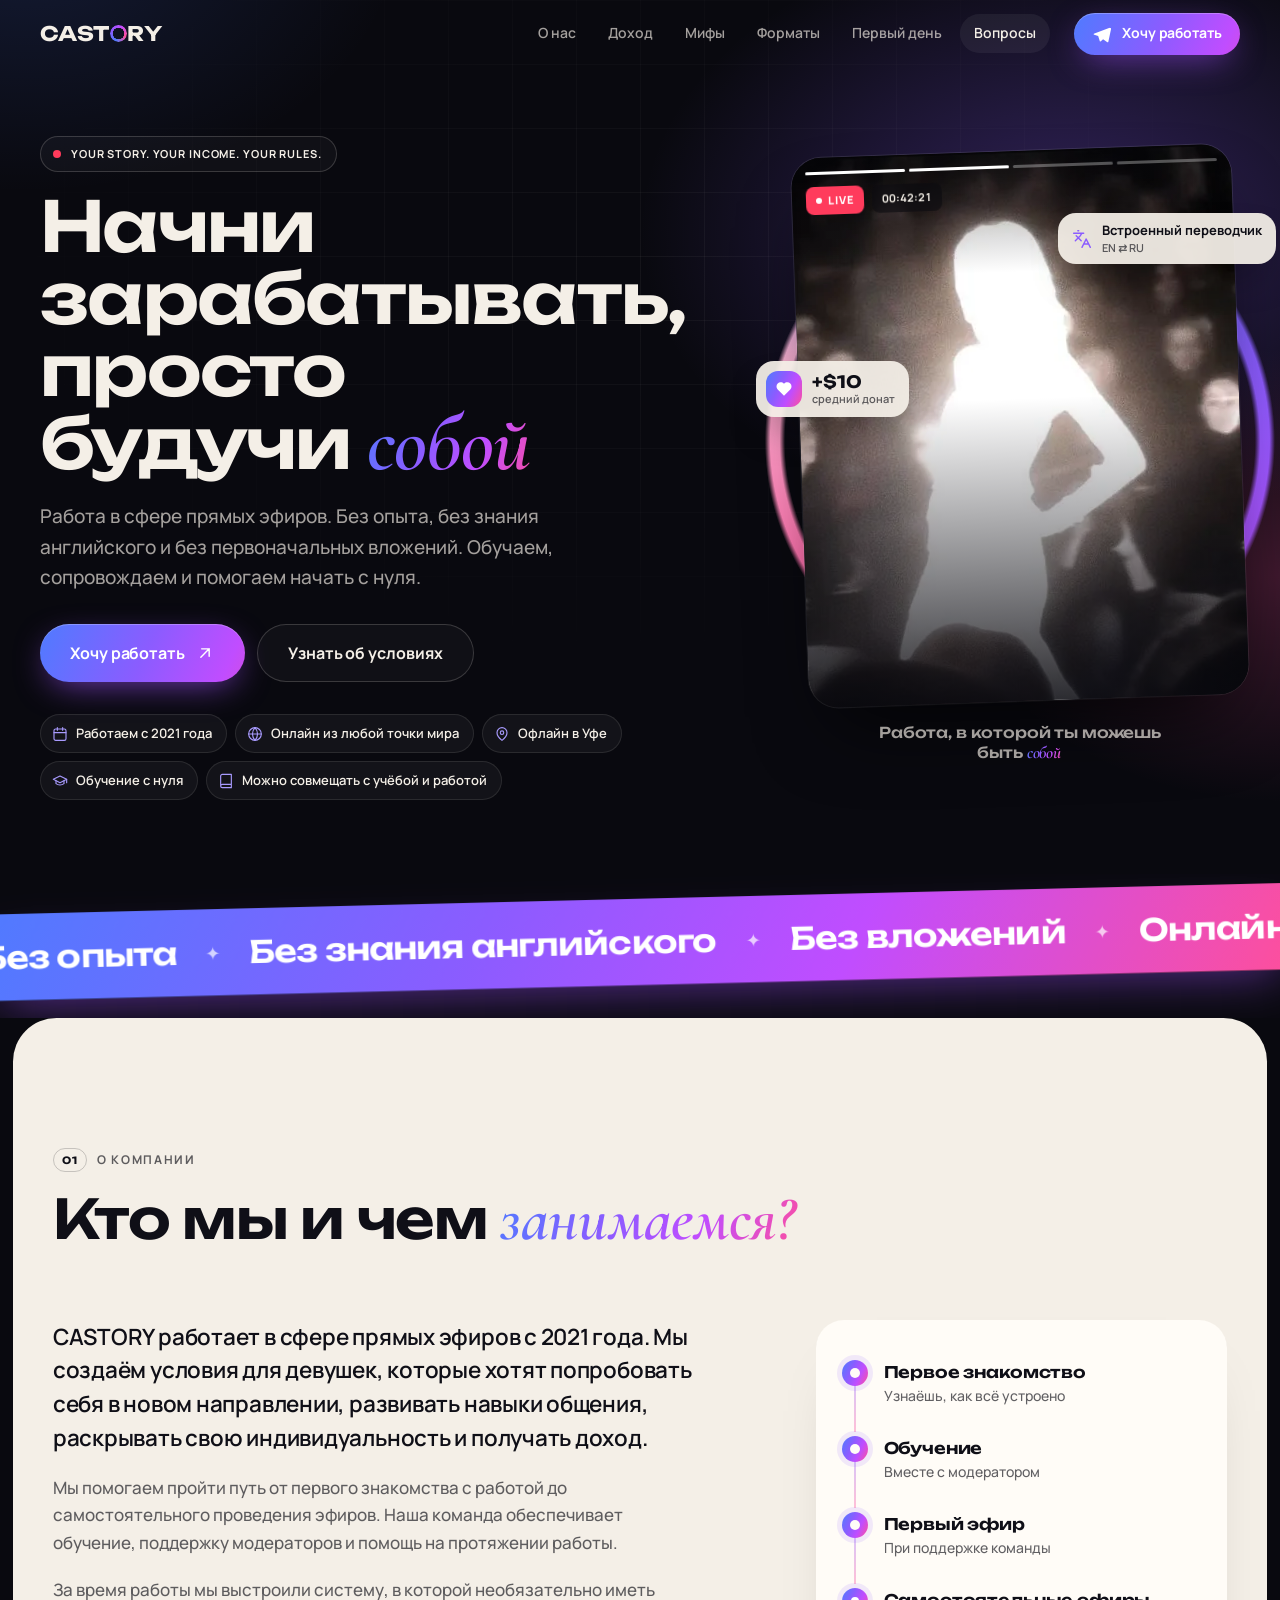
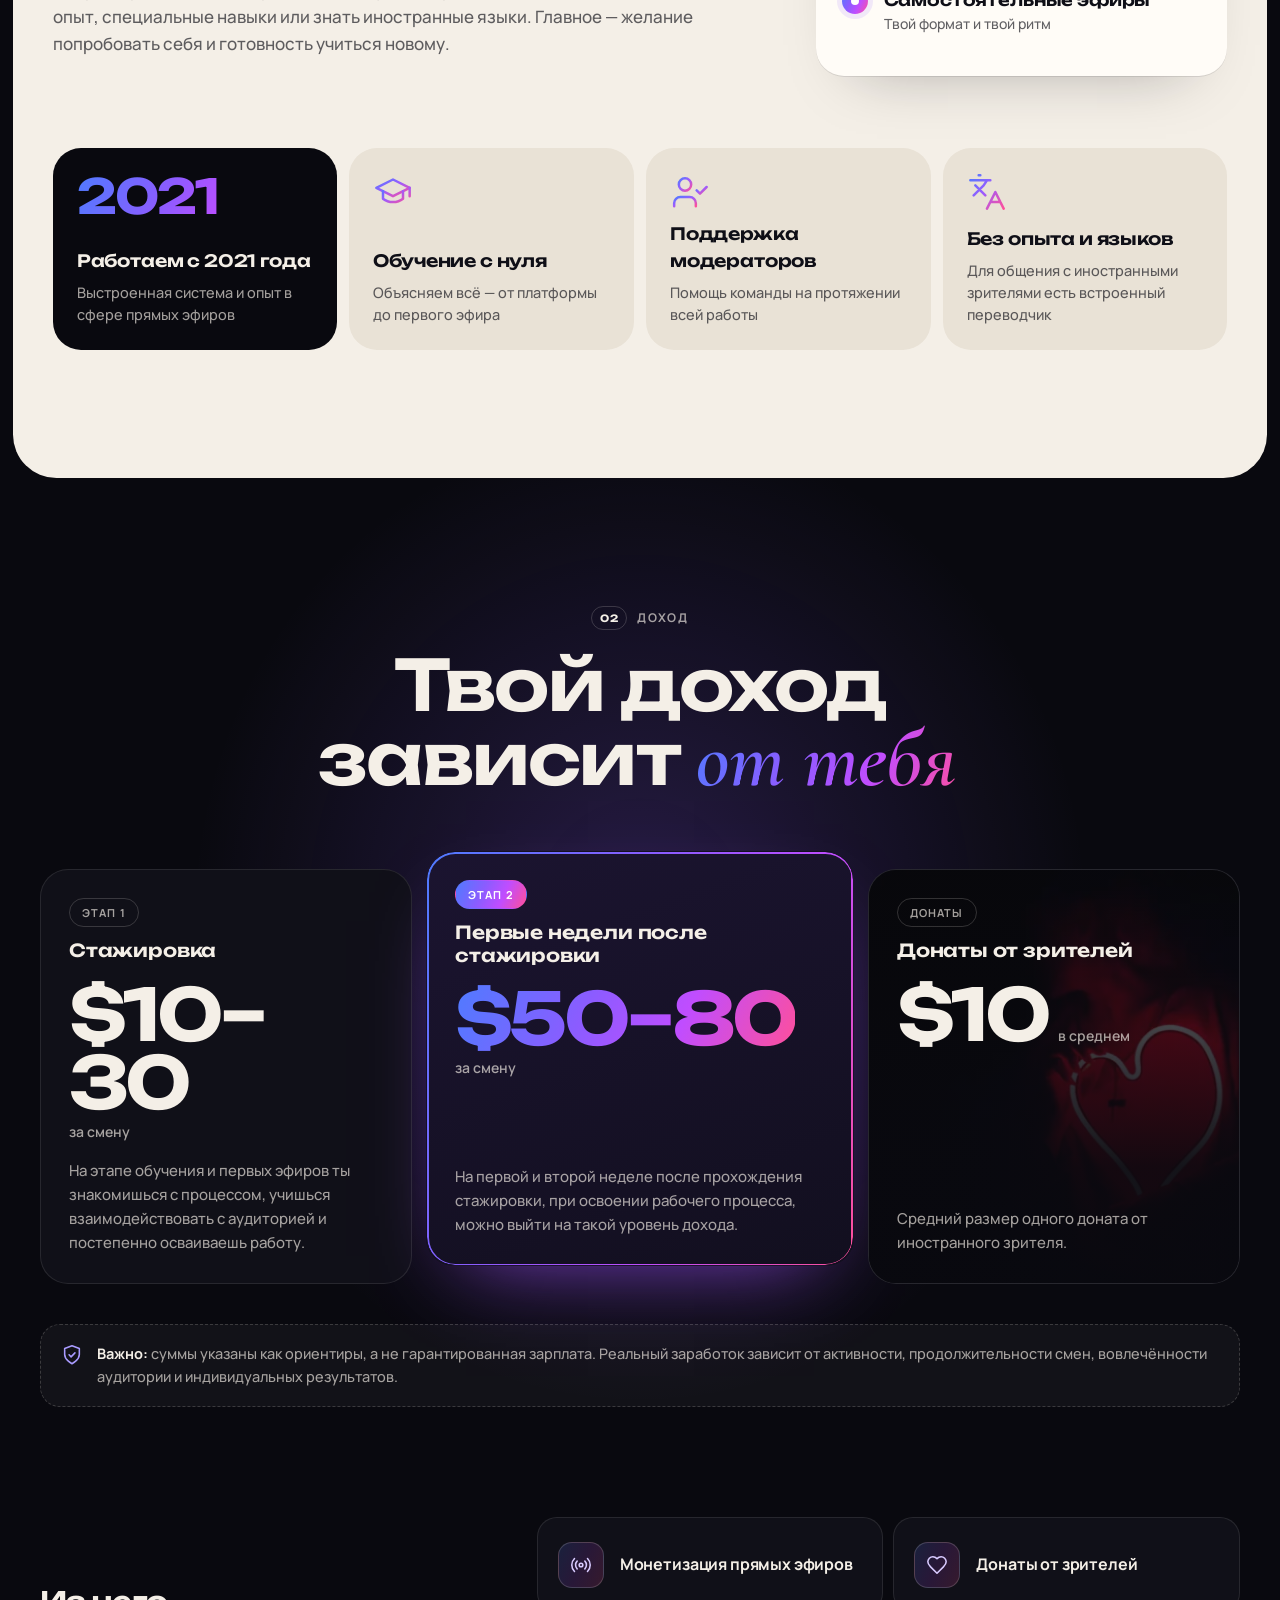
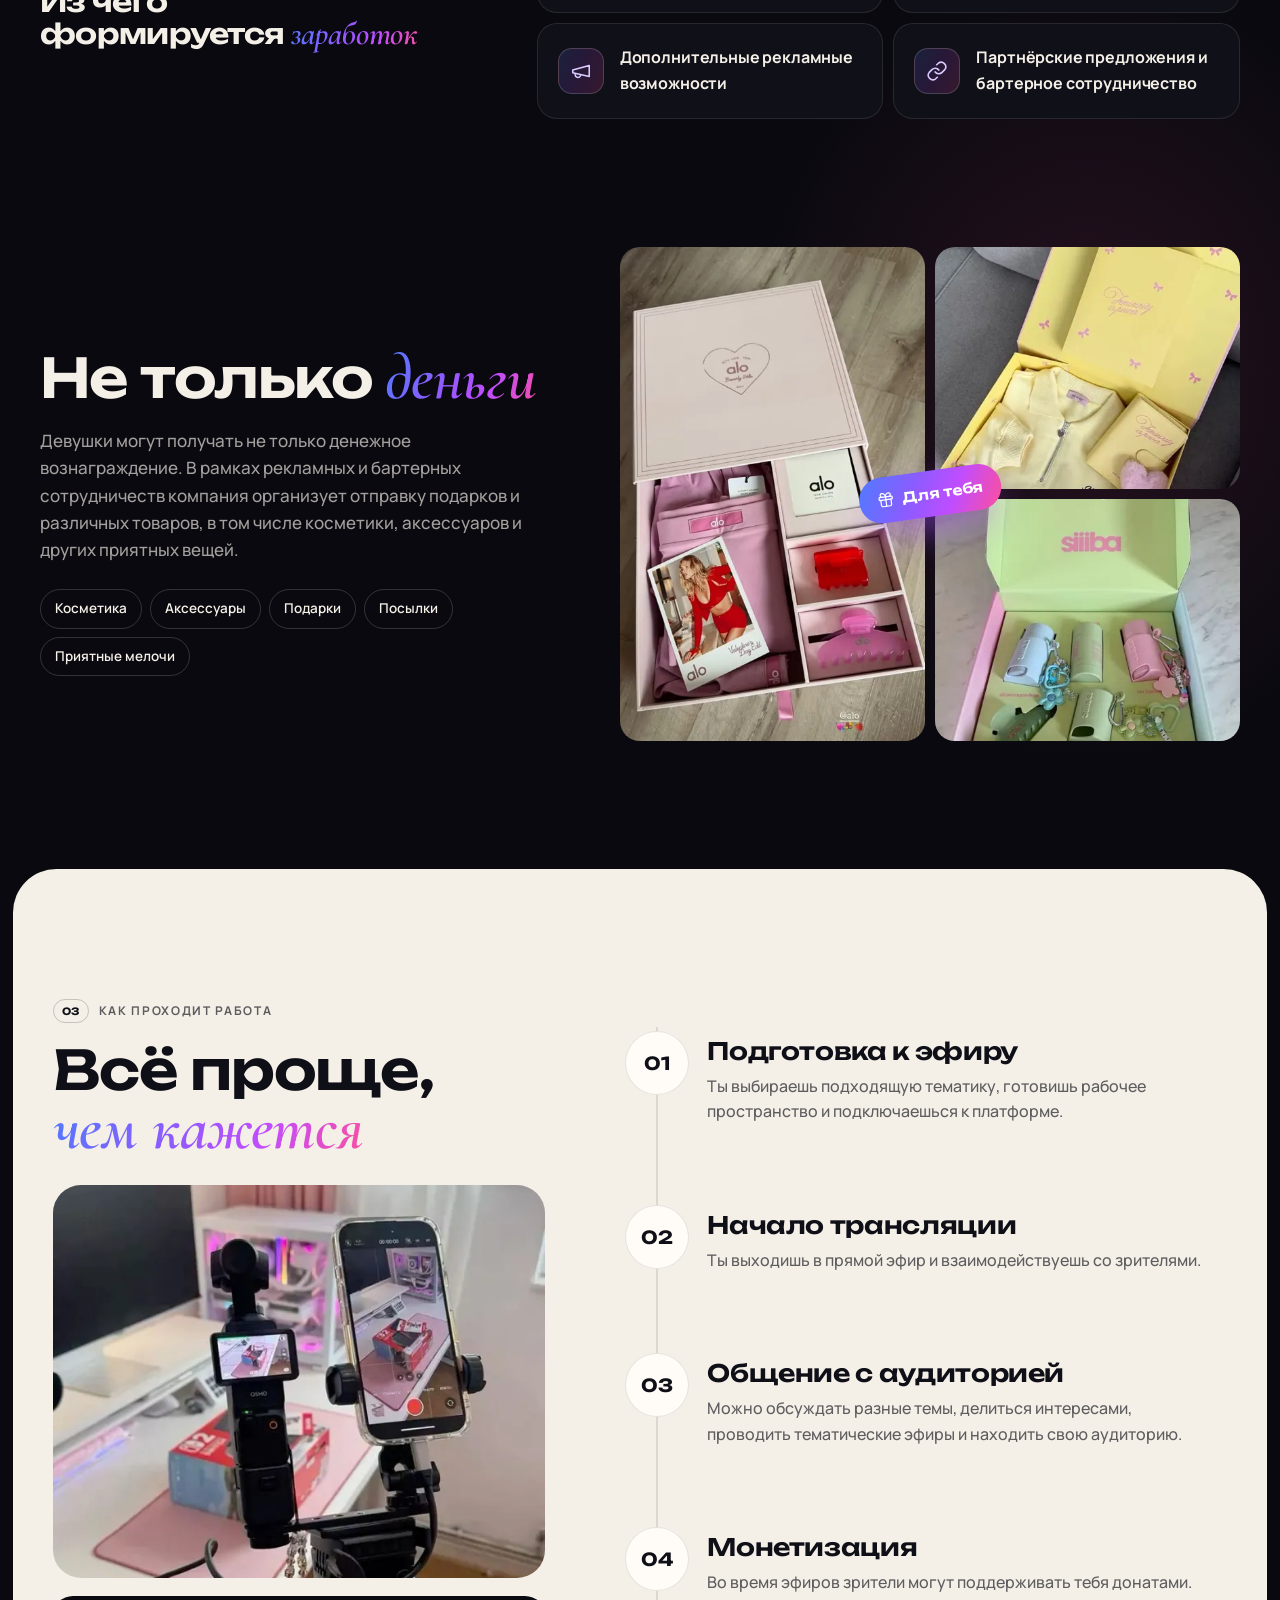
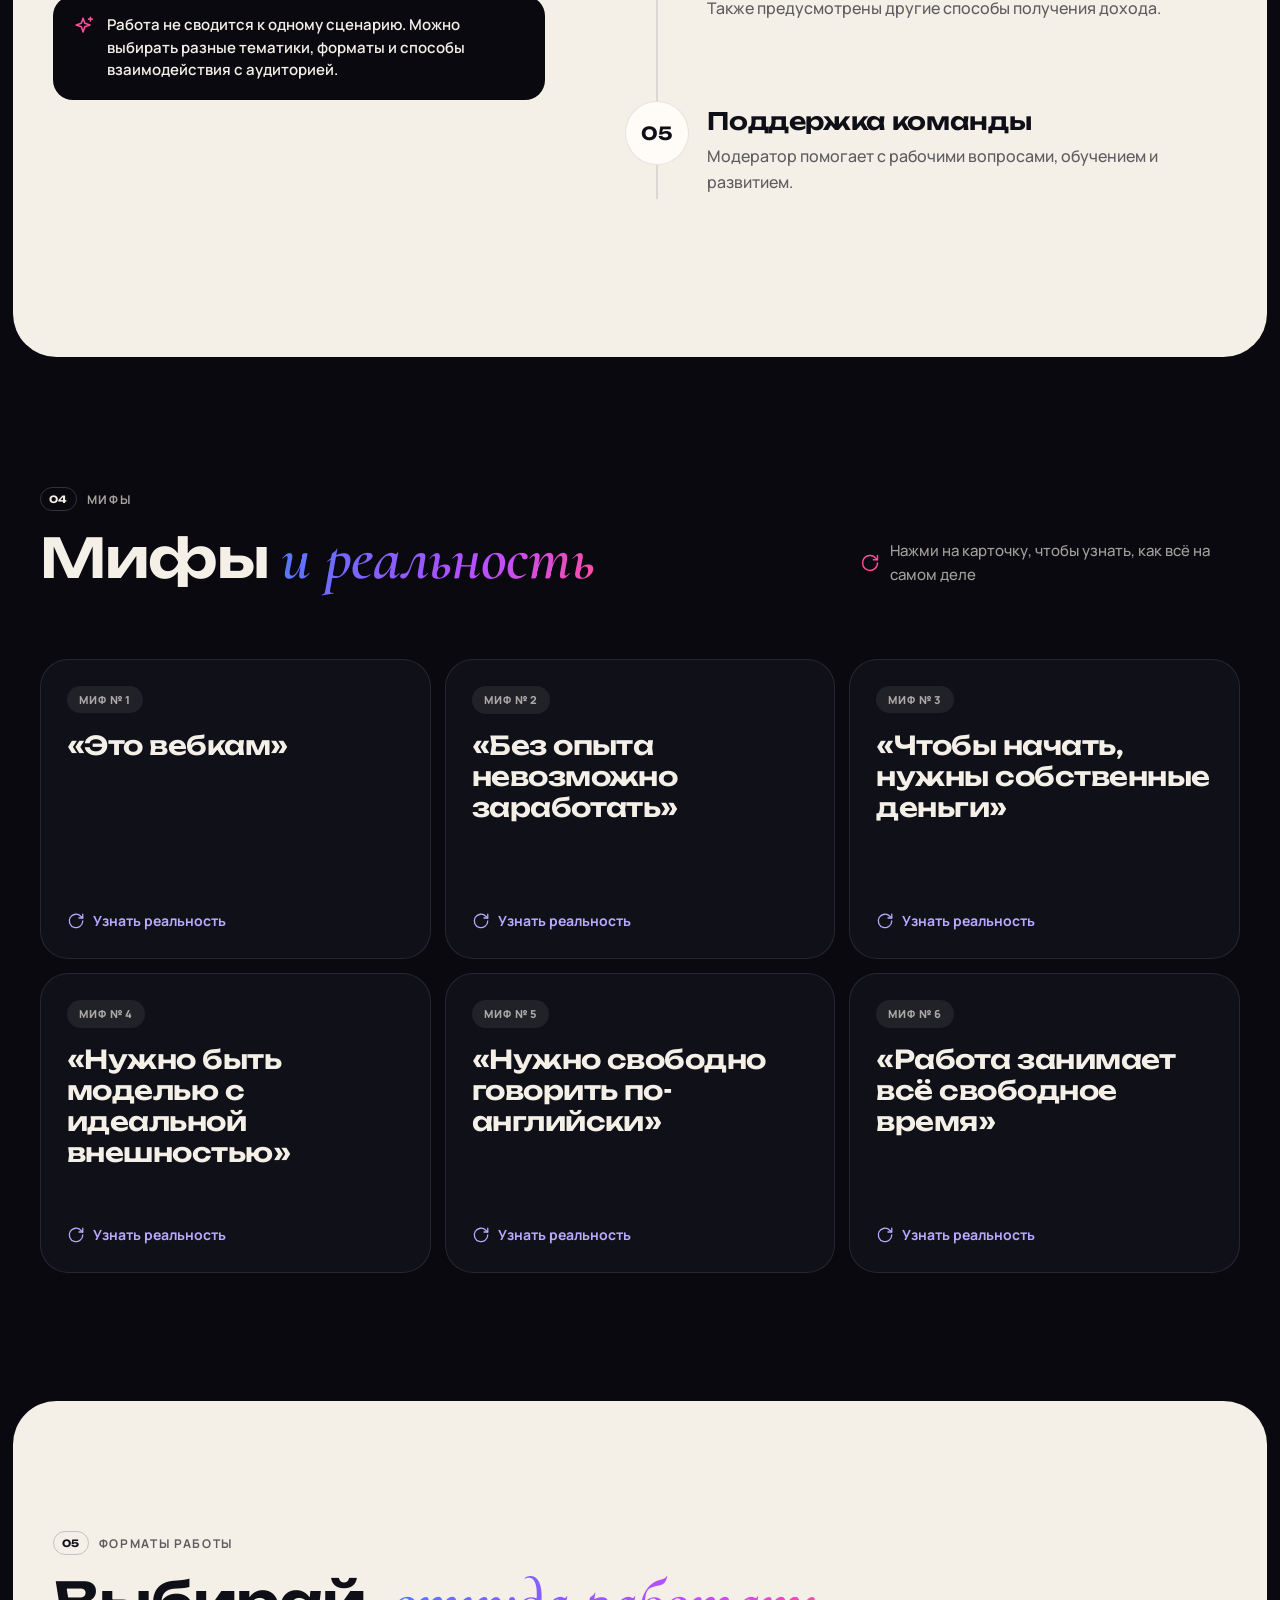
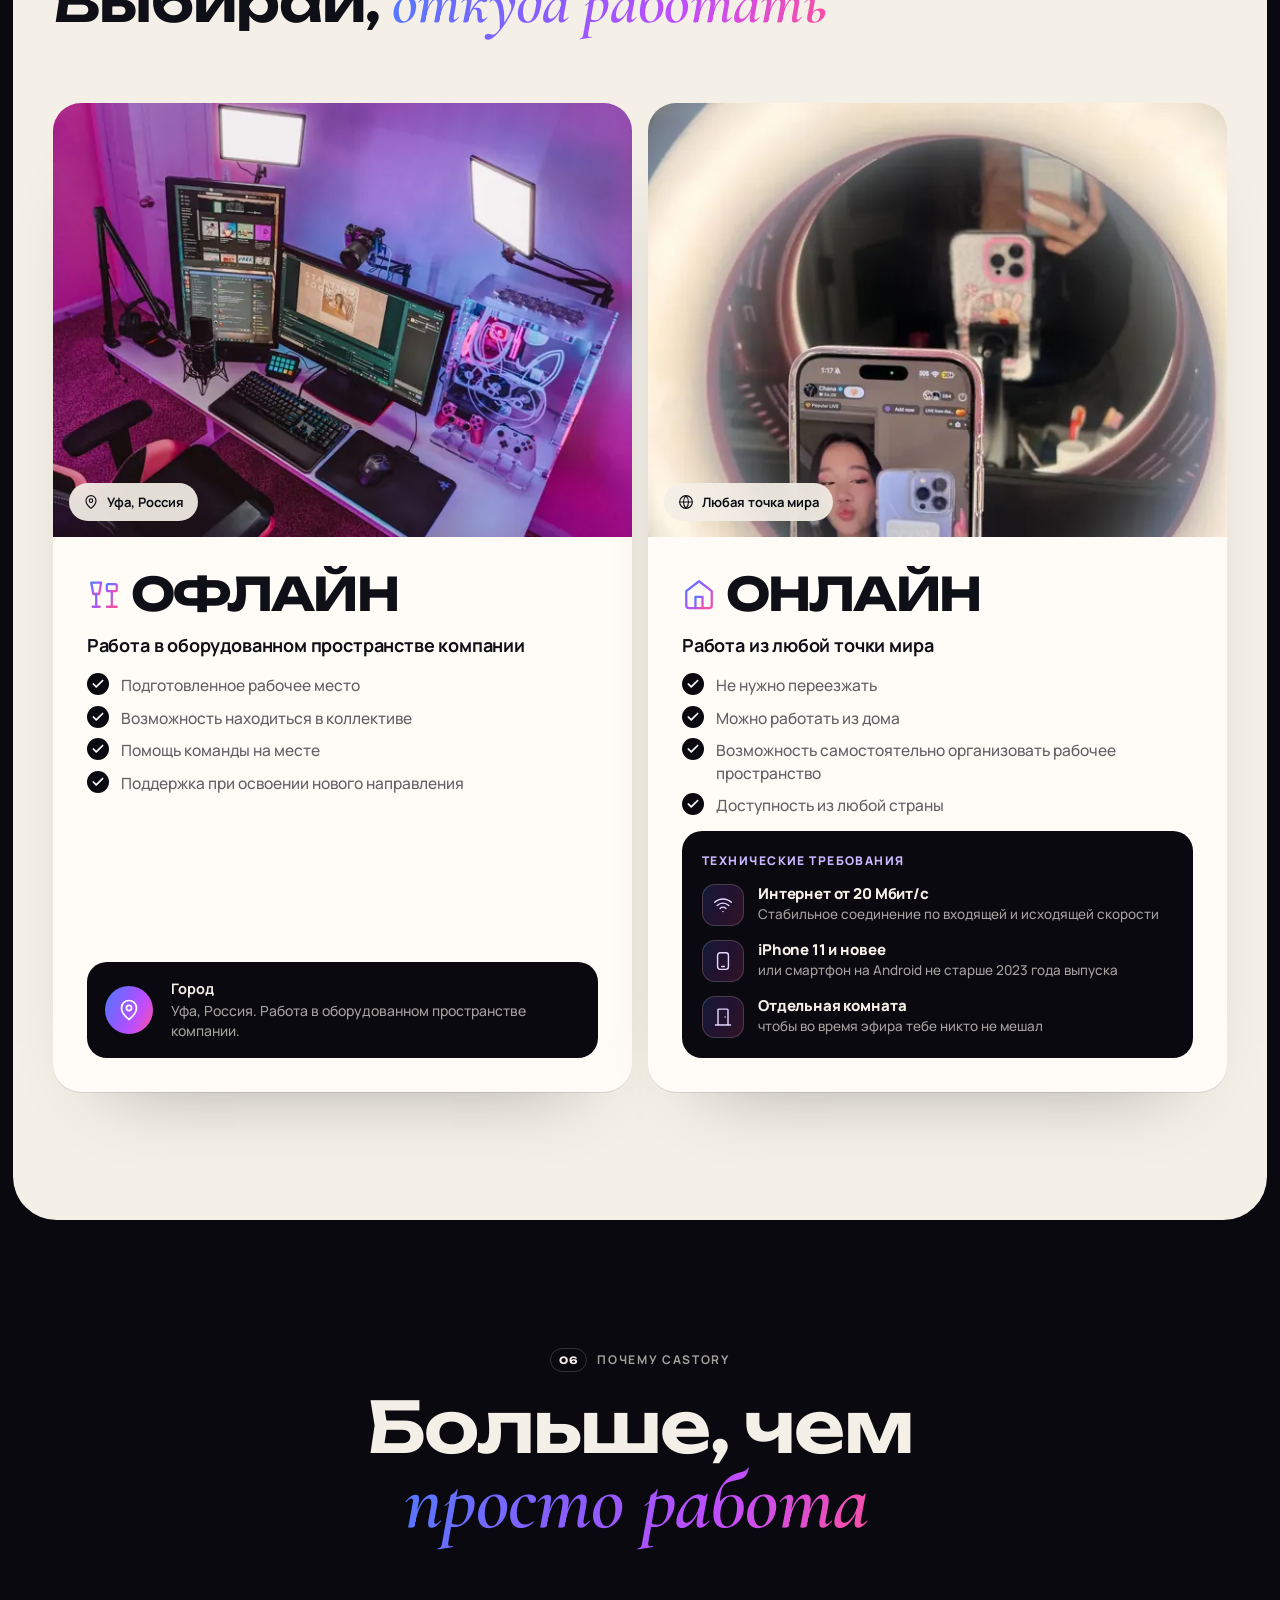
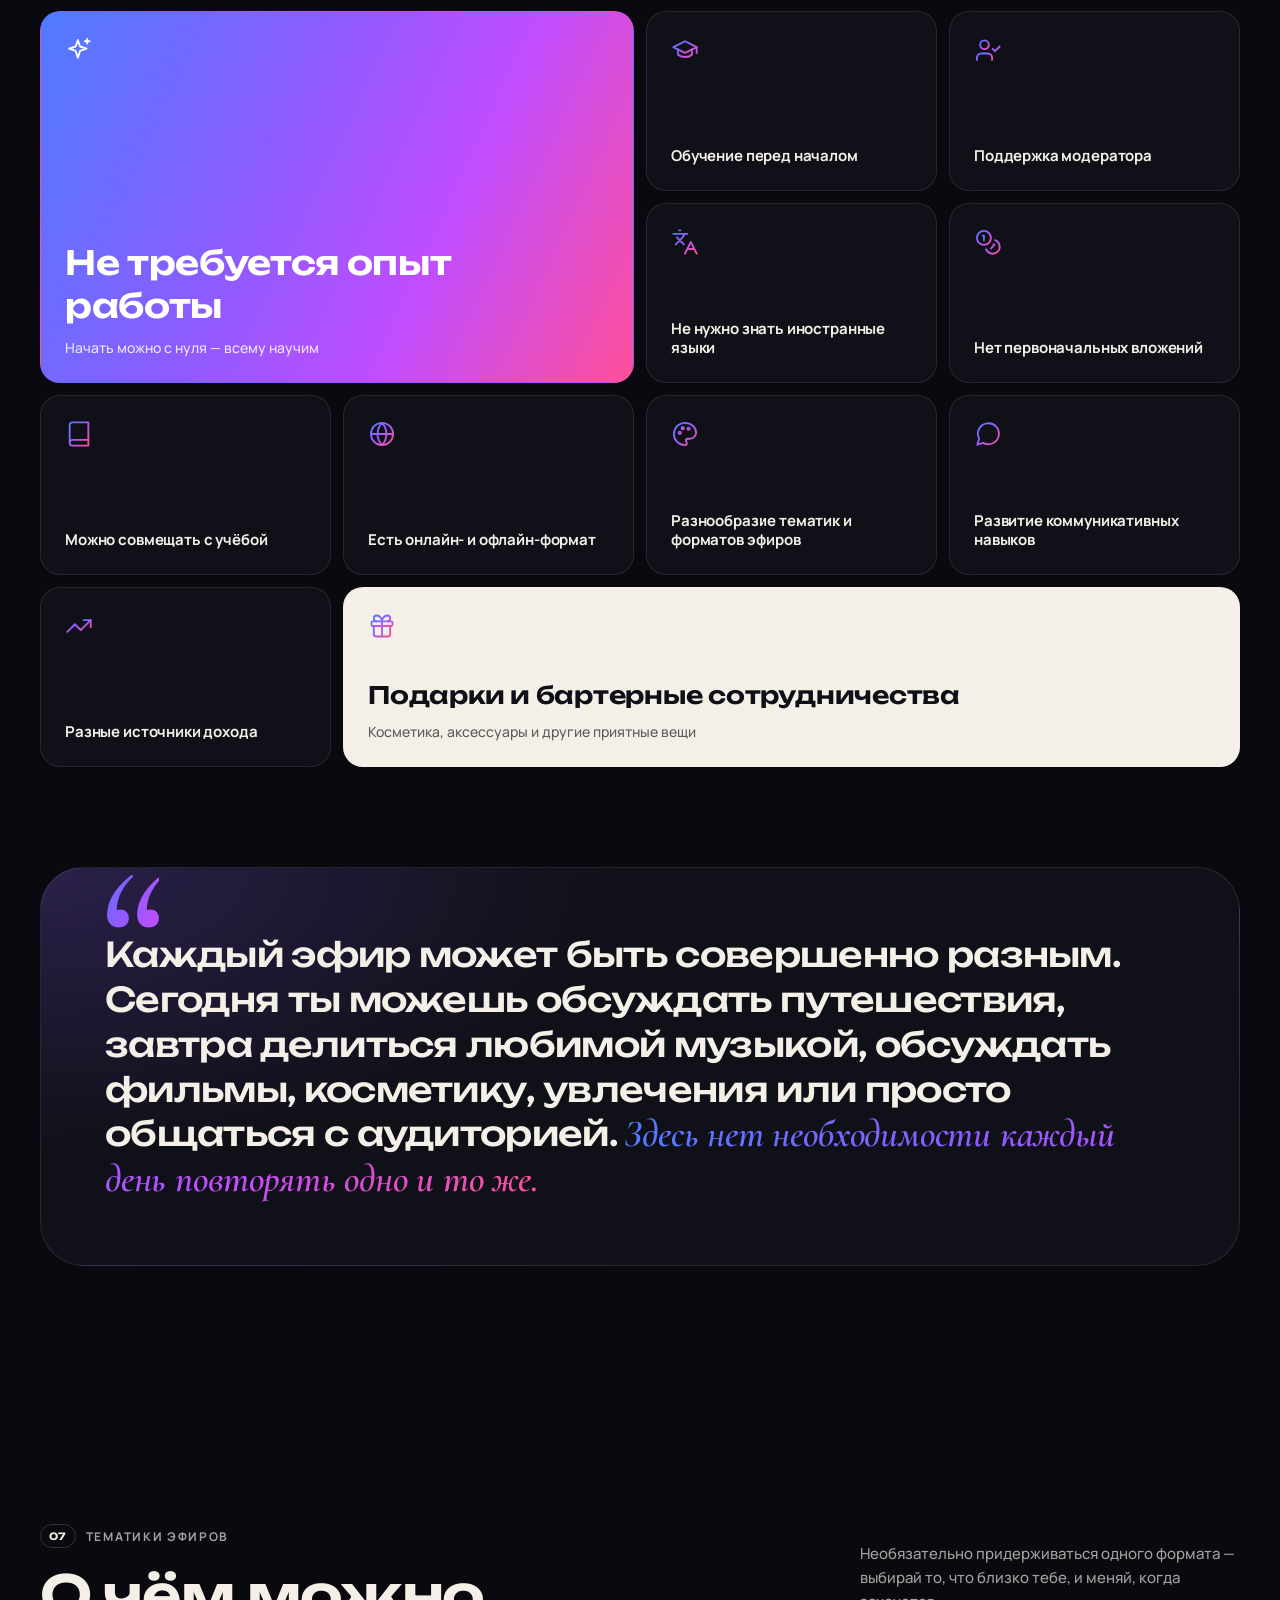
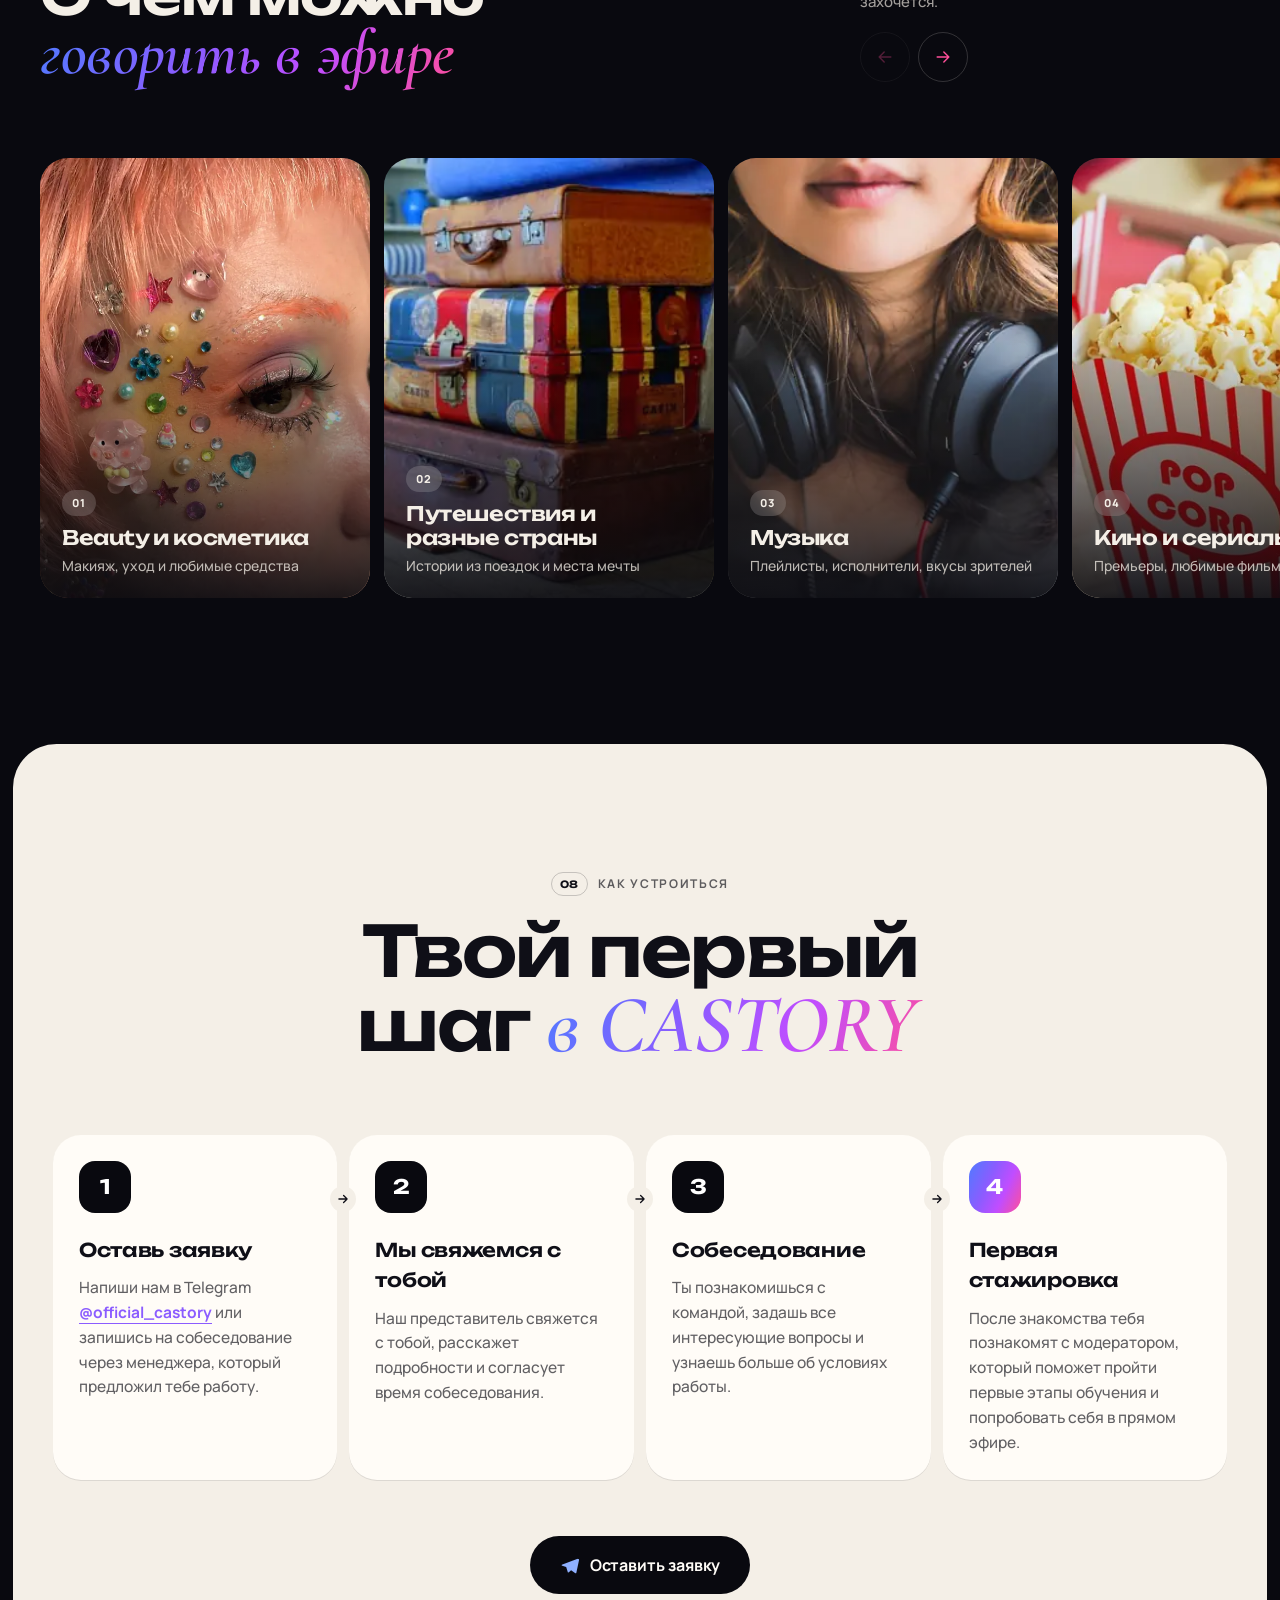
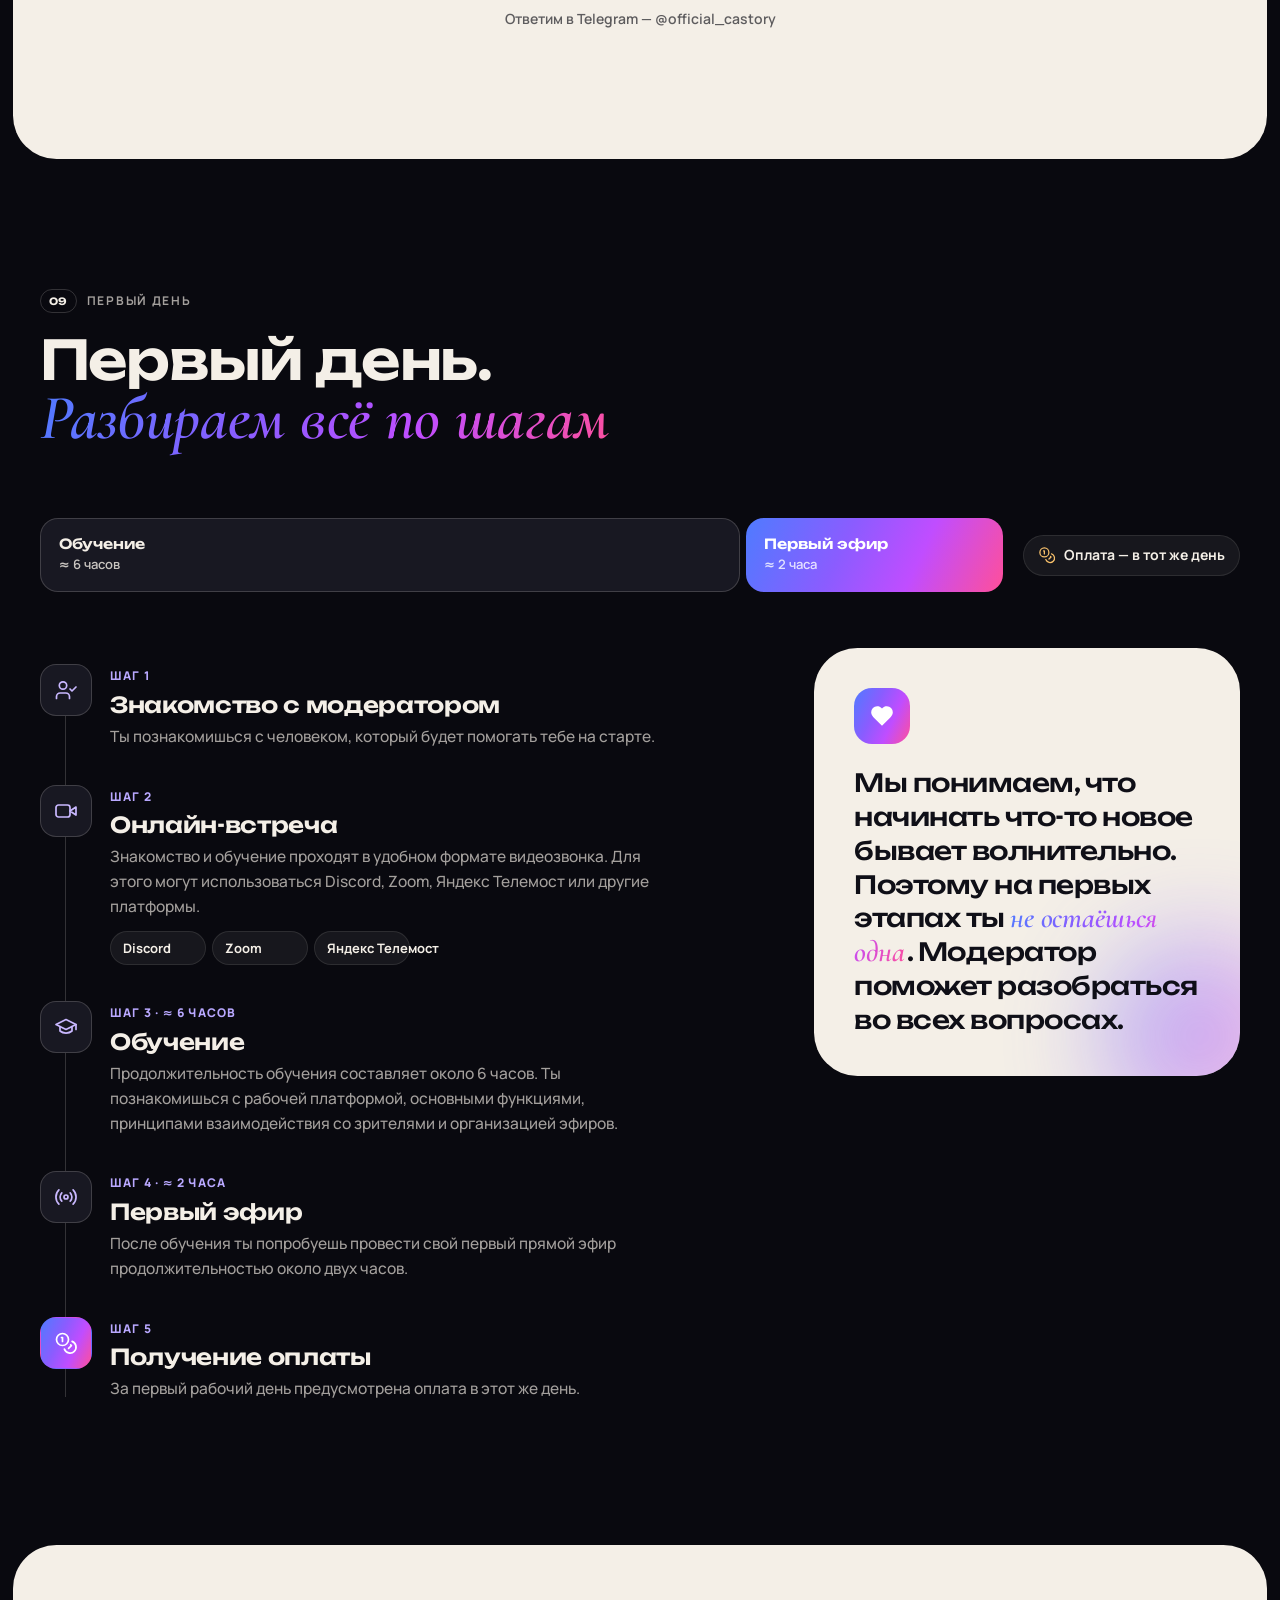
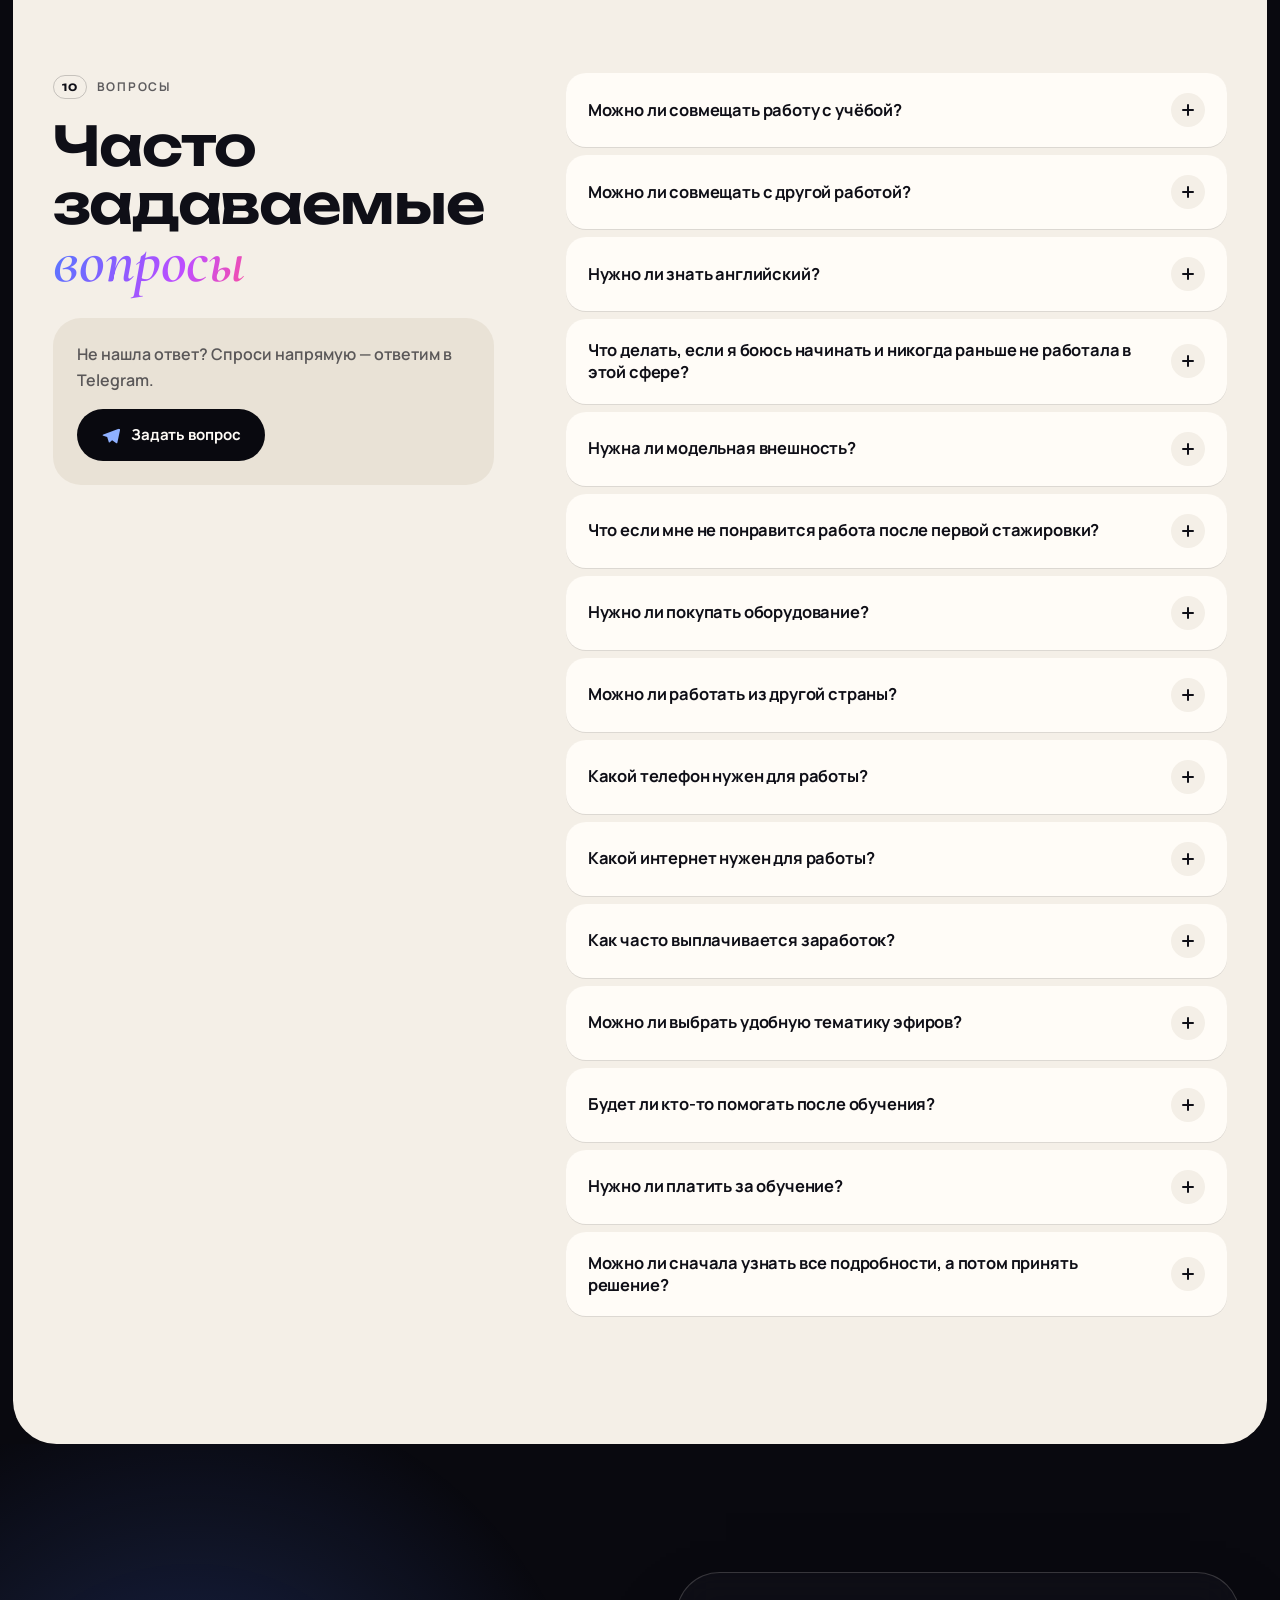
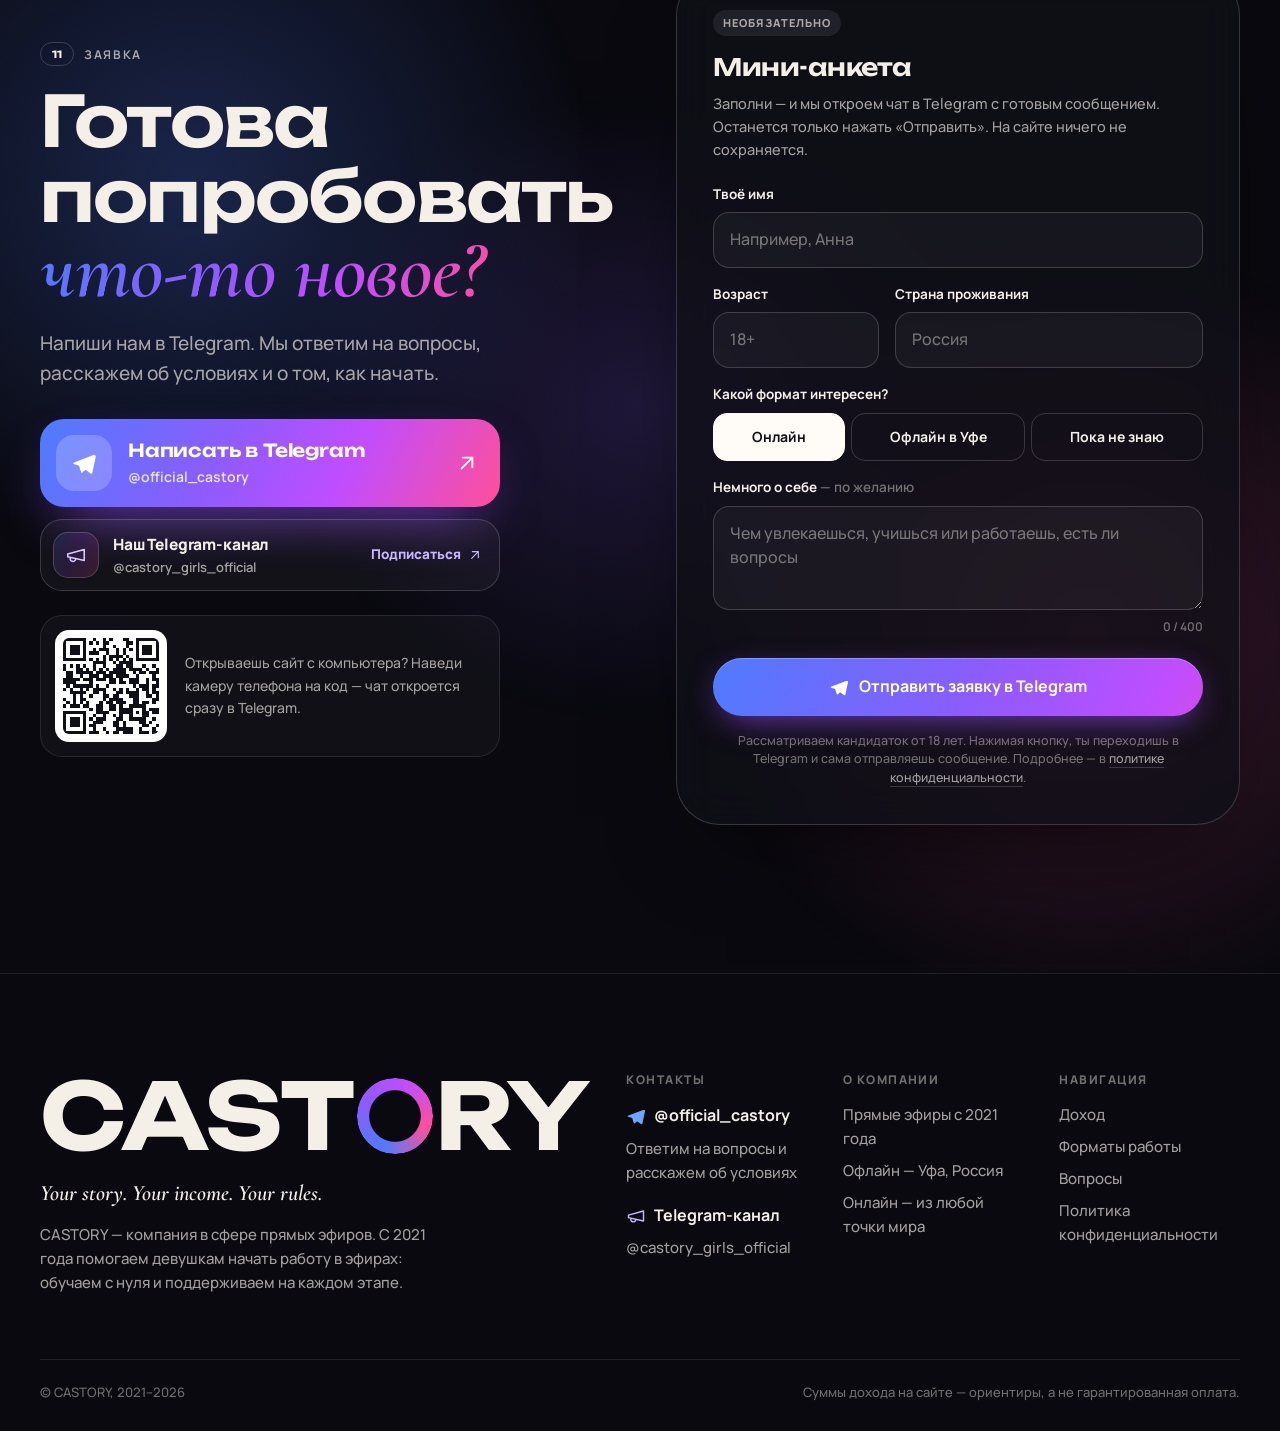
==== index.html @ f445dc5e "CASTORY: сайт для моделей Статический лендинг: главный экран, доход, мифы, форматы работы, тематики " ====
<!doctype html>
<html lang="ru">
<head>
  <meta charset="utf-8">
  <meta name="viewport" content="width=device-width, initial-scale=1, viewport-fit=cover">
  <title>CASTORY — работа в прямых эфирах для девушек | Онлайн и офлайн в Уфе</title>
  <meta name="description" content="CASTORY — работа в сфере прямых эфиров с 2021 года. Без опыта, без знания английского и без вложений. Обучение с модератором, онлайн из любой точки мира или офлайн в Уфе.">
  <meta name="theme-color" content="#09090F">
  <meta name="color-scheme" content="dark">
  <meta name="format-detection" content="telephone=no">

  <meta property="og:type" content="website">
  <meta property="og:locale" content="ru_RU">
  <meta property="og:site_name" content="CASTORY">
  <meta property="og:title" content="CASTORY — работа, в которой ты можешь быть собой">
  <meta property="og:description" content="Прямые эфиры без опыта, без английского и без вложений. Обучение с нуля, онлайн из любой точки мира или офлайн в Уфе.">
  <meta name="twitter:card" content="summary_large_image">

  <link rel="icon" href="assets/img/favicon.svg" type="image/svg+xml">
  <link rel="preload" href="assets/fonts/unbounded-normal-400-800-cyrillic.woff2" as="font" type="font/woff2" crossorigin>
  <link rel="preload" href="assets/fonts/manrope-normal-400-800-cyrillic.woff2" as="font" type="font/woff2" crossorigin>
  <link rel="preload" href="assets/img/hero.webp" as="image" type="image/webp">
  <link rel="stylesheet" href="assets/css/fonts.css">
  <link rel="stylesheet" href="assets/css/style.css">
  <script>document.documentElement.classList.add('js')</script>
  <script src="assets/js/main.js" defer></script>

  <script type="application/ld+json">
  {
    "@context": "https://schema.org",
    "@type": "Organization",
    "name": "CASTORY",
    "slogan": "Your story. Your income. Your rules.",
    "description": "Компания в сфере прямых эфиров. Обучение с нуля, онлайн из любой точки мира и офлайн в Уфе.",
    "foundingDate": "2021",
    "address": {"@type": "PostalAddress", "addressLocality": "Уфа", "addressCountry": "RU"},
    "sameAs": ["https://t.me/official_castory", "https://t.me/castory_girls_official"]
  }
  </script>
</head>
<body>
<svg width="0" height="0" style="position:absolute" aria-hidden="true">
  <defs>
    <linearGradient id="g-brand" x1="0" y1="0" x2="1" y2="1">
      <stop offset="0" stop-color="#4F7BFF"/><stop offset=".45" stop-color="#9B5CFF"/><stop offset="1" stop-color="#FF4F9A"/>
    </linearGradient>
  </defs>
  <symbol id="i-arrow" viewBox="0 0 24 24"><path d="M7 17 17 7M8 7h9v9"/></symbol>
  <symbol id="i-arrow-r" viewBox="0 0 24 24"><path d="M5 12h14M13 6l6 6-6 6"/></symbol>
  <symbol id="i-arrow-l" viewBox="0 0 24 24"><path d="M19 12H5M11 6l-6 6 6 6"/></symbol>
  <symbol id="i-check" viewBox="0 0 24 24"><path d="M20 6 9 17l-5-5"/></symbol>
  <symbol id="i-tg" viewBox="0 0 24 24"><path d="M21.2 4.4 2.9 11.5c-1.2.5-1.2 1.2-.2 1.5l4.7 1.5 1.8 5.5c.2.6.1.9.8.9.5 0 .7-.2 1-.5l2.3-2.2 4.7 3.5c.9.5 1.5.2 1.7-.8l3.1-14.5c.3-1.3-.5-1.9-1.6-1.5Z" fill="currentColor" stroke="none"/></symbol>
  <symbol id="i-globe" viewBox="0 0 24 24"><circle cx="12" cy="12" r="9.5"/><path d="M2.5 12h19M12 2.5c2.6 2.8 3.8 6 3.8 9.5s-1.2 6.7-3.8 9.5c-2.6-2.8-3.8-6-3.8-9.5s1.2-6.7 3.8-9.5Z"/></symbol>
  <symbol id="i-pin" viewBox="0 0 24 24"><path d="M19.5 10c0 5.6-7.5 11.5-7.5 11.5S4.5 15.6 4.5 10a7.5 7.5 0 0 1 15 0Z"/><circle cx="12" cy="10" r="2.6"/></symbol>
  <symbol id="i-cap" viewBox="0 0 24 24"><path d="M22 9.5 12 4.5 2 9.5l10 5 10-5Z"/><path d="M6 11.6V16c3.3 2.7 8.7 2.7 12 0v-4.4M22 9.5v5"/></symbol>
  <symbol id="i-clock" viewBox="0 0 24 24"><circle cx="12" cy="12" r="9.5"/><path d="M12 6.5V12l3.6 2"/></symbol>
  <symbol id="i-users" viewBox="0 0 24 24"><path d="M16 20.5v-1.8a3.7 3.7 0 0 0-3.7-3.7H6.2a3.7 3.7 0 0 0-3.7 3.7v1.8"/><circle cx="9.2" cy="7.5" r="3.7"/><path d="M21.5 20.5v-1.8a3.7 3.7 0 0 0-2.8-3.6M15.7 3.9a3.7 3.7 0 0 1 0 7.2"/></symbol>
  <symbol id="i-user-check" viewBox="0 0 24 24"><path d="M15.5 20.5v-1.8a3.7 3.7 0 0 0-3.7-3.7H6.2a3.7 3.7 0 0 0-3.7 3.7v1.8"/><circle cx="9" cy="7.5" r="3.7"/><path d="m16 11 2 2 4-4"/></symbol>
  <symbol id="i-chat" viewBox="0 0 24 24"><path d="M7.9 19.6A9 9 0 1 0 4.4 16L2.8 21.2Z"/><path d="M8.5 12h.01M12 12h.01M15.5 12h.01"/></symbol>
  <symbol id="i-translate" viewBox="0 0 24 24"><path d="m5 8 6 6M4 14l6-6 2-3M2 5h12M7 2h1M22 22l-5-10-5 10M14 18h6"/></symbol>
  <symbol id="i-coins" viewBox="0 0 24 24"><circle cx="8.5" cy="8.5" r="6"/><path d="M18.1 10.4a6 6 0 1 1-7.7 7.7M7.5 6.5h1v4M16.7 13.9l.7.7-2.8 2.8"/></symbol>
  <symbol id="i-gift" viewBox="0 0 24 24"><rect x="3" y="8" width="18" height="4" rx="1"/><path d="M12 8v13M19 12v7a2 2 0 0 1-2 2H7a2 2 0 0 1-2-2v-7M7.5 8a2.5 2.5 0 0 1 0-5C10 3 12 5.5 12 8c0-2.5 2-5 4.5-5a2.5 2.5 0 0 1 0 5"/></symbol>
  <symbol id="i-heart" viewBox="0 0 24 24"><path d="M19 14c1.5-1.5 3-3.2 3-5.5A5.5 5.5 0 0 0 16.5 3c-1.8 0-3 .5-4.5 2-1.5-1.5-2.7-2-4.5-2A5.5 5.5 0 0 0 2 8.5c0 2.3 1.5 4 3 5.5l7 7Z"/></symbol>
  <symbol id="i-spark" viewBox="0 0 24 24"><path d="M11 3.5 12.9 9l5.6 1.9-5.6 1.9L11 18.5l-1.9-5.7-5.6-1.9L9.1 9Z"/><path d="M19 2.5v4M21 4.5h-4"/></symbol>
  <symbol id="i-shield" viewBox="0 0 24 24"><path d="M12 21.5s8-4 8-10V5l-8-3-8 3v6.5c0 6 8 10 8 10Z"/><path d="m8.8 11.8 2.2 2.2 4.2-4.3"/></symbol>
  <symbol id="i-wifi" viewBox="0 0 24 24"><path d="M5 12.6a10 10 0 0 1 14 0M8.5 16.1a5 5 0 0 1 7 0M2 8.8a14.5 14.5 0 0 1 20 0M12 19.8h.01"/></symbol>
  <symbol id="i-home" viewBox="0 0 24 24"><path d="m3 10 9-7 9 7v10a2 2 0 0 1-2 2H5a2 2 0 0 1-2-2Z"/><path d="M9.5 22v-8h5v8"/></symbol>
  <symbol id="i-studio" viewBox="0 0 24 24"><path d="M3 4h7l-1.5 8h-4Z"/><path d="M6.5 12v9M4 21h5M14 21h7M17.5 21V10"/><rect x="14" y="5" width="7" height="5" rx="1"/></symbol>
  <symbol id="i-video" viewBox="0 0 24 24"><path d="m22 8-6 4 6 4Z"/><rect x="2" y="6" width="14" height="12" rx="2.5"/></symbol>
  <symbol id="i-play" viewBox="0 0 24 24"><path d="M7 4.5v15l12.5-7.5Z"/></symbol>
  <symbol id="i-plus" viewBox="0 0 24 24"><path d="M12 5v14M5 12h14"/></symbol>
  <symbol id="i-rotate" viewBox="0 0 24 24"><path d="M21 12a9 9 0 1 1-2.6-6.4L21 8"/><path d="M21 3v5h-5"/></symbol>
  <symbol id="i-copy" viewBox="0 0 24 24"><rect x="9" y="9" width="12.5" height="12.5" rx="2.5"/><path d="M5 15H4.5A2.5 2.5 0 0 1 2 12.5v-8A2.5 2.5 0 0 1 4.5 2h8A2.5 2.5 0 0 1 15 4.5V5"/></symbol>
  <symbol id="i-menu" viewBox="0 0 24 24"><path d="M3 8h18M3 16h18"/></symbol>
  <symbol id="i-x" viewBox="0 0 24 24"><path d="M18 6 6 18M6 6l12 12"/></symbol>
  <symbol id="i-trend" viewBox="0 0 24 24"><path d="m22 7-8.5 8.5-5-5L2 17"/><path d="M16 7h6v6"/></symbol>
  <symbol id="i-megaphone" viewBox="0 0 24 24"><path d="m3 11 18-5v12L3 14Z"/><path d="M11.6 16.8a3 3 0 1 1-5.8-1.6"/></symbol>
  <symbol id="i-link" viewBox="0 0 24 24"><path d="M10 13a5 5 0 0 0 7.5.5l3-3a5 5 0 0 0-7-7l-1.8 1.7"/><path d="M14 11a5 5 0 0 0-7.5-.5l-3 3a5 5 0 0 0 7 7l1.8-1.7"/></symbol>
  <symbol id="i-radio" viewBox="0 0 24 24"><path d="M4.9 19.1a10 10 0 0 1 0-14.2M7.8 16.2a6 6 0 0 1 0-8.4M16.2 7.8a6 6 0 0 1 0 8.4M19.1 4.9a10 10 0 0 1 0 14.2"/><circle cx="12" cy="12" r="2"/></symbol>
  <symbol id="i-calendar" viewBox="0 0 24 24"><rect x="3" y="4.5" width="18" height="17" rx="2.5"/><path d="M16 2.5v4M8 2.5v4M3 10h18"/></symbol>
  <symbol id="i-book" viewBox="0 0 24 24"><path d="M4 19.5v-15A2.5 2.5 0 0 1 6.5 2H20v20H6.5a2.5 2.5 0 0 1 0-5H20"/></symbol>
  <symbol id="i-smile" viewBox="0 0 24 24"><circle cx="12" cy="12" r="9.5"/><path d="M8 14s1.5 2 4 2 4-2 4-2M9 9.5h.01M15 9.5h.01"/></symbol>
  <symbol id="i-palette" viewBox="0 0 24 24"><path d="M12 2.5a9.5 9.5 0 0 0 0 19c.9 0 1.6-.7 1.6-1.6 0-.4-.2-.8-.4-1.1-.3-.3-.4-.7-.4-1.1 0-.9.7-1.6 1.6-1.6h1.9a5.3 5.3 0 0 0 5.2-5.3c0-4.6-4.3-8.3-9.5-8.3Z"/><circle cx="7.5" cy="11" r="1"/><circle cx="10" cy="7" r="1"/><circle cx="15" cy="7.5" r="1"/></symbol>
  <symbol id="i-dollar" viewBox="0 0 24 24"><path d="M12 2v20M17 5.5H9.5a3.3 3.3 0 0 0 0 6.5h5a3.3 3.3 0 0 1 0 6.5H6"/></symbol>
  <symbol id="i-phone" viewBox="0 0 24 24"><rect x="5.5" y="2" width="13" height="20" rx="3"/><path d="M10.5 18.5h3"/></symbol>
  <symbol id="i-door" viewBox="0 0 24 24"><path d="M3 21.5h18M6 21.5V3.5a1 1 0 0 1 1-1h10a1 1 0 0 1 1 1v18"/><path d="M14.5 12h.01"/></symbol>
  <symbol id="i-eye" viewBox="0 0 24 24"><path d="M2 12s3.6-7 10-7 10 7 10 7-3.6 7-10 7S2 12 2 12Z"/><circle cx="12" cy="12" r="3"/></symbol>
</svg>

<a class="skip" href="#main">Перейти к содержимому</a>

<header class="header" id="header">
  <div class="container header__row">
    <a class="logo" href="#top" aria-label="CASTORY — на главную">CAST<i class="logo__o" aria-hidden="true"></i>RY</a>
    <nav class="nav" aria-label="Основная навигация">
      <a href="#about">О нас</a>
      <a href="#income">Доход</a>
      <a href="#myths">Мифы</a>
      <a href="#formats">Форматы</a>
      <a href="#first-day">Первый день</a>
      <a href="#faq">Вопросы</a>
    </nav>
    <a class="btn btn--primary btn--sm header__cta" href="https://t.me/official_castory" target="_blank" rel="noopener" data-tg>
      <svg class="ic"><use href="#i-tg"/></svg><span>Хочу работать</span>
    </a>
    <button class="burger" type="button" aria-label="Открыть меню" aria-expanded="false" aria-controls="mnav">
      <svg class="ic"><use href="#i-menu"/></svg>
    </button>
  </div>
</header>

<div class="mnav" id="mnav" hidden>
  <nav class="mnav__links" aria-label="Мобильная навигация">
    <a href="#about"><span>01</span>О нас</a>
    <a href="#income"><span>02</span>Доход</a>
    <a href="#process"><span>03</span>Как проходит работа</a>
    <a href="#myths"><span>04</span>Мифы и реальность</a>
    <a href="#formats"><span>05</span>Онлайн и офлайн</a>
    <a href="#first-day"><span>06</span>Первый день</a>
    <a href="#faq"><span>07</span>Вопросы</a>
  </nav>
  <a class="btn btn--primary btn--block" href="https://t.me/official_castory" target="_blank" rel="noopener" data-tg>
    <svg class="ic"><use href="#i-tg"/></svg><span>Написать в Telegram</span>
  </a>
  <a class="btn btn--ghost btn--block" href="https://t.me/castory_girls_official" target="_blank" rel="noopener">
    <svg class="ic"><use href="#i-megaphone"/></svg><span>Наш Telegram-канал</span>
  </a>
  <p class="mnav__note">@official_castory — ответим на все вопросы</p>
</div>

<main id="main">

  <!-- ============ HERO ============ -->
  <section class="hero" id="top">
    <div class="hero__glow" aria-hidden="true"></div>
    <div class="container hero__grid">
      <div class="hero__copy">
        <p class="eyebrow eyebrow--live" data-reveal><span class="dot"></span>Your story. Your income. Your rules.</p>
        <h1 class="h1" data-reveal style="--d:.08s">Начни зарабатывать, просто будучи <em>собой</em></h1>
        <p class="hero__lead" data-reveal style="--d:.16s">Работа в сфере прямых эфиров. Без опыта, без знания английского и без первоначальных вложений. Обучаем, сопровождаем и помогаем начать с нуля.</p>
        <div class="hero__actions" data-reveal style="--d:.24s">
          <a class="btn btn--primary btn--lg" href="https://t.me/official_castory" target="_blank" rel="noopener" data-tg>
            <span>Хочу работать</span><svg class="ic"><use href="#i-arrow"/></svg>
          </a>
          <a class="btn btn--ghost btn--lg" href="#income"><span>Узнать об условиях</span></a>
        </div>
        <ul class="hero__facts" data-reveal style="--d:.32s">
          <li><svg class="ic"><use href="#i-calendar"/></svg>Работаем с 2021 года</li>
          <li><svg class="ic"><use href="#i-globe"/></svg>Онлайн из любой точки мира</li>
          <li><svg class="ic"><use href="#i-pin"/></svg>Офлайн в Уфе</li>
          <li><svg class="ic"><use href="#i-cap"/></svg>Обучение с нуля</li>
          <li><svg class="ic"><use href="#i-book"/></svg>Можно совмещать с учёбой и работой</li>
        </ul>
      </div>

      <div class="hero__visual" data-reveal style="--d:.2s">
        <div class="ringlight" aria-hidden="true"></div>
        <figure class="stream">
          <img src="assets/img/hero.webp" width="432" height="540" alt="Силуэт девушки в свете софитов" fetchpriority="high">
          <div class="stream__top" aria-hidden="true">
            <div class="stories"><i class="is-done"></i><i class="is-active"></i><i></i><i></i></div>
            <div class="stream__meta">
              <span class="live-badge"><span class="dot"></span>LIVE</span>
              <span class="stream__timer" data-timer>00:42:17</span>
            </div>
          </div>
          <div class="chat" aria-hidden="true">
            <div class="chat__msg" style="--i:0">
              <span class="ava" style="--h:210">L</span>
              <div><b>Lucas</b><p>Hi! Where are you from?</p><small><svg class="ic"><use href="#i-translate"/></svg>Привет! Откуда ты?</small></div>
            </div>
            <div class="chat__msg" style="--i:1">
              <span class="ava" style="--h:320">M</span>
              <div><b>Mia</b><p>Love your playlist today</p><small><svg class="ic"><use href="#i-translate"/></svg>Обожаю твой плейлист сегодня</small></div>
            </div>
            <div class="chat__msg chat__msg--me" style="--i:2">
              <div><b>Ты</b><p>Спасибо! А какую музыку слушаешь ты?</p><small><svg class="ic"><use href="#i-translate"/></svg>Thanks! What music do you like?</small></div>
            </div>
          </div>
        </figure>
        <div class="float float--donate" aria-hidden="true">
          <span class="float__ic"><svg class="ic"><use href="#i-heart"/></svg></span>
          <span><b>+$10</b><small>средний донат</small></span>
        </div>
        <div class="float float--tr" aria-hidden="true">
          <svg class="ic"><use href="#i-translate"/></svg><span>Встроенный переводчик<small>EN ⇄ RU</small></span>
        </div>
        <p class="float float--caption">Работа, в которой ты можешь быть <em>собой</em></p>
      </div>
    </div>
  </section>

  <!-- ============ TICKER ============ -->
  <div class="ticker-wrap" aria-hidden="true"><div class="ticker">
    <div class="ticker__track">
      <span>Без опыта</span><i>✦</i><span>Без знания английского</span><i>✦</i><span>Без вложений</span><i>✦</i><span>Онлайн и офлайн</span><i>✦</i><span>Обучение с модератором</span><i>✦</i><span>С 2021 года</span><i>✦</i>
      <span>Без опыта</span><i>✦</i><span>Без знания английского</span><i>✦</i><span>Без вложений</span><i>✦</i><span>Онлайн и офлайн</span><i>✦</i><span>Обучение с модератором</span><i>✦</i><span>С 2021 года</span><i>✦</i>
    </div>
  </div></div>

  <!-- ============ ABOUT ============ -->
  <section class="section sheet" id="about">
    <div class="container">
      <div class="section-head">
        <p class="eyebrow" data-reveal><span class="num">01</span>О компании</p>
        <h2 class="h2" data-reveal style="--d:.06s">Кто мы и чем <em>занимаемся?</em></h2>
      </div>
      <div class="about">
        <div class="about__text">
          <p class="lead" data-reveal>CASTORY работает в сфере прямых эфиров с 2021 года. Мы создаём условия для девушек, которые хотят попробовать себя в новом направлении, развивать навыки общения, раскрывать свою индивидуальность и получать доход.</p>
          <p data-reveal>Мы помогаем пройти путь от первого знакомства с работой до самостоятельного проведения эфиров. Наша команда обеспечивает обучение, поддержку модераторов и помощь на протяжении работы.</p>
          <p data-reveal>За время работы мы выстроили систему, в которой необязательно иметь опыт, специальные навыки или знать иностранные языки. Главное — желание попробовать себя и готовность учиться новому.</p>
        </div>
        <ol class="path" data-reveal style="--d:.1s" aria-label="Путь в CASTORY">
          <li><span class="path__dot"></span><b>Первое знакомство</b><small>Узнаёшь, как всё устроено</small></li>
          <li><span class="path__dot"></span><b>Обучение</b><small>Вместе с модератором</small></li>
          <li><span class="path__dot"></span><b>Первый эфир</b><small>При поддержке команды</small></li>
          <li><span class="path__dot"></span><b>Самостоятельные эфиры</b><small>Твой формат и твой ритм</small></li>
        </ol>
      </div>
      <ul class="tiles">
        <li class="tile" data-reveal>
          <span class="tile__big">2021</span>
          <b>Работаем с 2021 года</b>
          <p>Выстроенная система и опыт в сфере прямых эфиров</p>
        </li>
        <li class="tile" data-reveal style="--d:.06s">
          <svg class="tile__ic"><use href="#i-cap"/></svg>
          <b>Обучение с нуля</b>
          <p>Объясняем всё — от платформы до первого эфира</p>
        </li>
        <li class="tile" data-reveal style="--d:.12s">
          <svg class="tile__ic"><use href="#i-user-check"/></svg>
          <b>Поддержка модераторов</b>
          <p>Помощь команды на протяжении всей работы</p>
        </li>
        <li class="tile" data-reveal style="--d:.18s">
          <svg class="tile__ic"><use href="#i-translate"/></svg>
          <b>Без опыта и языков</b>
          <p>Для общения с иностранными зрителями есть встроенный переводчик</p>
        </li>
      </ul>
    </div>
  </section>

  <!-- ============ INCOME ============ -->
  <section class="section income" id="income">
    <div class="income__glow" aria-hidden="true"></div>
    <div class="container">
      <div class="section-head section-head--center">
        <p class="eyebrow" data-reveal><span class="num">02</span>Доход</p>
        <h2 class="h2 h2--xl" data-reveal style="--d:.06s">Твой доход зависит <em>от тебя</em></h2>
      </div>

      <div class="money">
        <article class="money__card" data-reveal>
          <span class="money__step">Этап 1</span>
          <h3>Стажировка</h3>
          <p class="money__sum"><span>$10–30</span><small>за смену</small></p>
          <p>На этапе обучения и первых эфиров ты знакомишься с процессом, учишься взаимодействовать с аудиторией и постепенно осваиваешь работу.</p>
        </article>
        <article class="money__card money__card--hot" data-reveal style="--d:.08s">
          <span class="money__step">Этап 2</span>
          <h3>Первые недели после стажировки</h3>
          <p class="money__sum"><span>$50–80</span><small>за смену</small></p>
          <p>На первой и второй неделе после прохождения стажировки, при освоении рабочего процесса, можно выйти на такой уровень дохода.</p>
        </article>
        <article class="money__card money__card--photo" data-reveal style="--d:.16s">
          <img src="assets/img/heart-600.webp" srcset="assets/img/heart-600.webp 600w, assets/img/heart.webp 960w" sizes="(min-width: 960px) 380px, 92vw" width="600" height="400" loading="lazy" decoding="async" alt="">
          <span class="money__step">Донаты</span>
          <h3>Донаты от зрителей</h3>
          <p class="money__sum"><span>$10</span><small>в среднем</small></p>
          <p>Средний размер одного доната от иностранного зрителя.</p>
        </article>
      </div>

      <p class="disclaimer" data-reveal>
        <svg class="ic"><use href="#i-shield"/></svg>
        <span><b>Важно:</b> суммы указаны как ориентиры, а не гарантированная зарплата. Реальный заработок зависит от активности, продолжительности смен, вовлечённости аудитории и индивидуальных результатов.</span>
      </p>

      <div class="sources">
        <h3 class="h3" data-reveal>Из чего формируется <em>заработок</em></h3>
        <ul class="sources__list">
          <li data-reveal><span class="sources__ic"><svg class="ic"><use href="#i-radio"/></svg></span>Монетизация прямых эфиров</li>
          <li data-reveal style="--d:.06s"><span class="sources__ic"><svg class="ic"><use href="#i-heart"/></svg></span>Донаты от зрителей</li>
          <li data-reveal style="--d:.12s"><span class="sources__ic"><svg class="ic"><use href="#i-megaphone"/></svg></span>Дополнительные рекламные возможности</li>
          <li data-reveal style="--d:.18s"><span class="sources__ic"><svg class="ic"><use href="#i-link"/></svg></span>Партнёрские предложения и бартерное сотрудничество</li>
        </ul>
      </div>

      <div class="gifts">
        <div class="gifts__copy">
          <p class="eyebrow" data-reveal><svg class="ic"><use href="#i-gift"/></svg>Дополнительные возможности</p>
          <h3 class="h2" data-reveal>Не только <em>деньги</em></h3>
          <p data-reveal>Девушки могут получать не только денежное вознаграждение. В рамках рекламных и бартерных сотрудничеств компания организует отправку подарков и различных товаров, в том числе косметики, аксессуаров и других приятных вещей.</p>
          <ul class="chips" data-reveal>
            <li>Косметика</li><li>Аксессуары</li><li>Подарки</li><li>Посылки</li><li>Приятные мелочи</li>
          </ul>
        </div>
        <div class="gifts__collage" data-reveal style="--d:.1s">
          <figure class="gifts__a"><img src="assets/img/gift-1-600.webp" srcset="assets/img/gift-1-600.webp 450w, assets/img/gift-1.webp 731w" sizes="(min-width: 960px) 340px, 50vw" width="450" height="800" loading="lazy" decoding="async" alt="Подарочный набор в розовой коробке"></figure>
          <figure class="gifts__b"><img src="assets/img/gift-2-600.webp" srcset="assets/img/gift-2-600.webp 450w, assets/img/gift-2.webp 731w" sizes="(min-width: 960px) 340px, 50vw" width="450" height="800" loading="lazy" decoding="async" alt="Подарочная коробка с одеждой"></figure>
          <figure class="gifts__c"><img src="assets/img/gift-3-600.webp" srcset="assets/img/gift-3-600.webp 450w, assets/img/gift-3.webp 731w" sizes="(min-width: 960px) 340px, 50vw" width="450" height="800" loading="lazy" decoding="async" alt="Набор аксессуаров в подарочной коробке"></figure>
          <span class="gifts__sticker" aria-hidden="true"><svg class="ic"><use href="#i-gift"/></svg>Для тебя</span>
        </div>
      </div>
    </div>
  </section>

  <!-- ============ PROCESS ============ -->
  <section class="section sheet" id="process">
    <div class="container process">
      <div class="process__aside">
        <p class="eyebrow" data-reveal><span class="num">03</span>Как проходит работа</p>
        <h2 class="h2" data-reveal style="--d:.06s">Всё проще, <em>чем кажется</em></h2>
        <figure class="process__photo" data-reveal style="--d:.1s">
          <img src="assets/img/process-600.webp" srcset="assets/img/process-600.webp 600w, assets/img/process.webp 675w" sizes="(min-width: 960px) 480px, 92vw" width="600" height="480" loading="lazy" decoding="async" alt="Рабочее место: камера и смартфон на штативе">
        </figure>
        <p class="note" data-reveal><svg class="ic"><use href="#i-spark"/></svg><span>Работа не сводится к одному сценарию. Можно выбирать разные тематики, форматы и способы взаимодействия с аудиторией.</span></p>
      </div>
      <ol class="steps" data-progress>
        <li class="step" data-reveal>
          <span class="step__n">01</span>
          <div><h3>Подготовка к эфиру</h3><p>Ты выбираешь подходящую тематику, готовишь рабочее пространство и подключаешься к платформе.</p></div>
        </li>
        <li class="step" data-reveal>
          <span class="step__n">02</span>
          <div><h3>Начало трансляции</h3><p>Ты выходишь в прямой эфир и взаимодействуешь со зрителями.</p></div>
        </li>
        <li class="step" data-reveal>
          <span class="step__n">03</span>
          <div><h3>Общение с аудиторией</h3><p>Можно обсуждать разные темы, делиться интересами, проводить тематические эфиры и находить свою аудиторию.</p></div>
        </li>
        <li class="step" data-reveal>
          <span class="step__n">04</span>
          <div><h3>Монетизация</h3><p>Во время эфиров зрители могут поддерживать тебя донатами. Также предусмотрены другие способы получения дохода.</p></div>
        </li>
        <li class="step" data-reveal>
          <span class="step__n">05</span>
          <div><h3>Поддержка команды</h3><p>Модератор помогает с рабочими вопросами, обучением и развитием.</p></div>
        </li>
      </ol>
    </div>
  </section>

  <!-- ============ MYTHS ============ -->
  <section class="section myths" id="myths">
    <div class="container">
      <div class="section-head section-head--split">
        <div>
          <p class="eyebrow" data-reveal><span class="num">04</span>Мифы</p>
          <h2 class="h2" data-reveal style="--d:.06s">Мифы <em>и реальность</em></h2>
        </div>
        <p class="section-head__aside" data-reveal style="--d:.1s"><svg class="ic"><use href="#i-rotate"/></svg>Нажми на карточку, чтобы узнать, как всё на самом деле</p>
      </div>
      <div class="myths__grid">
        <button class="myth" type="button" aria-pressed="false" data-reveal>
          <span class="myth__inner">
            <span class="myth__face myth__front"><span class="myth__tag">Миф №1</span><span class="myth__q">«Это вебкам»</span><span class="myth__hint"><svg class="ic"><use href="#i-rotate"/></svg>Узнать реальность</span></span>
            <span class="myth__face myth__back"><span class="myth__tag"><svg class="ic"><use href="#i-check"/></svg>Реальность</span><span class="myth__a">CASTORY занимается прямыми эфирами и работой с аудиторией. Это направление не является вебкам-индустрией. В основе работы лежат общение, развлекательный контент, тематические трансляции и взаимодействие со зрителями.</span></span>
          </span>
        </button>
        <button class="myth" type="button" aria-pressed="false" data-reveal style="--d:.05s">
          <span class="myth__inner">
            <span class="myth__face myth__front"><span class="myth__tag">Миф №2</span><span class="myth__q">«Без опыта невозможно заработать»</span><span class="myth__hint"><svg class="ic"><use href="#i-rotate"/></svg>Узнать реальность</span></span>
            <span class="myth__face myth__back"><span class="myth__tag"><svg class="ic"><use href="#i-check"/></svg>Реальность</span><span class="myth__a">Опыт не требуется. Перед началом самостоятельной работы предусмотрено обучение с модератором. Ты постепенно знакомишься с процессом и осваиваешь необходимые навыки.</span></span>
          </span>
        </button>
        <button class="myth" type="button" aria-pressed="false" data-reveal style="--d:.1s">
          <span class="myth__inner">
            <span class="myth__face myth__front"><span class="myth__tag">Миф №3</span><span class="myth__q">«Чтобы начать, нужны собственные деньги»</span><span class="myth__hint"><svg class="ic"><use href="#i-rotate"/></svg>Узнать реальность</span></span>
            <span class="myth__face myth__back"><span class="myth__tag"><svg class="ic"><use href="#i-check"/></svg>Реальность</span><span class="myth__a">Никаких первоначальных вложений для устройства на работу не требуется. Обучение и знакомство с рабочим процессом организует компания.</span></span>
          </span>
        </button>
        <button class="myth" type="button" aria-pressed="false" data-reveal>
          <span class="myth__inner">
            <span class="myth__face myth__front"><span class="myth__tag">Миф №4</span><span class="myth__q">«Нужно быть моделью с идеальной внешностью»</span><span class="myth__hint"><svg class="ic"><use href="#i-rotate"/></svg>Узнать реальность</span></span>
            <span class="myth__face myth__back"><span class="myth__tag"><svg class="ic"><use href="#i-check"/></svg>Реальность</span><span class="myth__a">У каждого человека своя индивидуальность. Зрительская аудитория разнообразна, и у разных людей разные интересы и предпочтения. Важнее найти подходящий формат общения и свою аудиторию.</span></span>
          </span>
        </button>
        <button class="myth" type="button" aria-pressed="false" data-reveal style="--d:.05s">
          <span class="myth__inner">
            <span class="myth__face myth__front"><span class="myth__tag">Миф №5</span><span class="myth__q">«Нужно свободно говорить по-английски»</span><span class="myth__hint"><svg class="ic"><use href="#i-rotate"/></svg>Узнать реальность</span></span>
            <span class="myth__face myth__back"><span class="myth__tag"><svg class="ic"><use href="#i-check"/></svg>Реальность</span><span class="myth__a">Знание английского не обязательно. Для общения с иностранными зрителями используется встроенный переводчик.</span></span>
          </span>
        </button>
        <button class="myth" type="button" aria-pressed="false" data-reveal style="--d:.1s">
          <span class="myth__inner">
            <span class="myth__face myth__front"><span class="myth__tag">Миф №6</span><span class="myth__q">«Работа занимает всё свободное время»</span><span class="myth__hint"><svg class="ic"><use href="#i-rotate"/></svg>Узнать реальность</span></span>
            <span class="myth__face myth__back"><span class="myth__tag"><svg class="ic"><use href="#i-check"/></svg>Реальность</span><span class="myth__a">Можно совмещать работу с учёбой, основной занятостью и личными делами. График обсуждается с учётом возможностей сотрудницы.</span></span>
          </span>
        </button>
      </div>
    </div>
  </section>

  <!-- ============ FORMATS ============ -->
  <section class="section sheet" id="formats">
    <div class="container">
      <div class="section-head">
        <p class="eyebrow" data-reveal><span class="num">05</span>Форматы работы</p>
        <h2 class="h2" data-reveal style="--d:.06s">Выбирай, <em>откуда работать</em></h2>
      </div>
      <div class="formats">
        <article class="format" data-reveal>
          <figure class="format__media">
            <img src="assets/img/offline-600.webp" srcset="assets/img/offline-600.webp 600w, assets/img/offline.webp 1100w" sizes="(min-width: 960px) 590px, 92vw" width="600" height="450" loading="lazy" decoding="async" alt="Рабочее место с мониторами, светом и подсветкой">
            <span class="format__badge"><svg class="ic"><use href="#i-pin"/></svg>Уфа, Россия</span>
          </figure>
          <div class="format__body">
            <p class="format__kicker"><svg class="ic"><use href="#i-studio"/></svg>Офлайн</p>
            <h3>Работа в оборудованном пространстве компании</h3>
            <ul class="checks">
              <li><svg class="ic"><use href="#i-check"/></svg>Подготовленное рабочее место</li>
              <li><svg class="ic"><use href="#i-check"/></svg>Возможность находиться в коллективе</li>
              <li><svg class="ic"><use href="#i-check"/></svg>Помощь команды на месте</li>
              <li><svg class="ic"><use href="#i-check"/></svg>Поддержка при освоении нового направления</li>
            </ul>
            <div class="speed speed--city">
              <span class="speed__pin" aria-hidden="true"><svg class="ic"><use href="#i-pin"/></svg></span>
              <p><b>Город</b>Уфа, Россия. Работа в оборудованном пространстве компании.</p>
            </div>
          </div>
        </article>
        <article class="format" data-reveal style="--d:.08s">
          <figure class="format__media">
            <img src="assets/img/online-600.webp" srcset="assets/img/online-600.webp 600w, assets/img/online.webp 960w" sizes="(min-width: 960px) 590px, 92vw" width="600" height="450" loading="lazy" decoding="async" alt="Кольцевая лампа и смартфон на штативе">
            <span class="format__badge"><svg class="ic"><use href="#i-globe"/></svg>Любая точка мира</span>
          </figure>
          <div class="format__body">
            <p class="format__kicker"><svg class="ic"><use href="#i-home"/></svg>Онлайн</p>
            <h3>Работа из любой точки мира</h3>
            <ul class="checks">
              <li><svg class="ic"><use href="#i-check"/></svg>Не нужно переезжать</li>
              <li><svg class="ic"><use href="#i-check"/></svg>Можно работать из дома</li>
              <li><svg class="ic"><use href="#i-check"/></svg>Возможность самостоятельно организовать рабочее пространство</li>
              <li><svg class="ic"><use href="#i-check"/></svg>Доступность из любой страны</li>
            </ul>
            <div class="reqs">
              <p class="reqs__title">Технические требования</p>
              <ul>
                <li><span class="reqs__ic"><svg class="ic"><use href="#i-wifi"/></svg></span><div><b>Интернет от 20 Мбит/с</b><small>Стабильное соединение по входящей и исходящей скорости</small></div></li>
                <li><span class="reqs__ic"><svg class="ic"><use href="#i-phone"/></svg></span><div><b>iPhone 11 и новее</b><small>или смартфон на Android не старше 2023 года выпуска</small></div></li>
                <li><span class="reqs__ic"><svg class="ic"><use href="#i-door"/></svg></span><div><b>Отдельная комната</b><small>чтобы во время эфира тебе никто не мешал</small></div></li>
              </ul>
            </div>
          </div>
        </article>
      </div>
    </div>
  </section>

  <!-- ============ WHY ============ -->
  <section class="section why" id="why">
    <div class="container">
      <div class="section-head section-head--center">
        <p class="eyebrow" data-reveal><span class="num">06</span>Почему CASTORY</p>
        <h2 class="h2 h2--xl" data-reveal style="--d:.06s">Больше, чем <em>просто работа</em></h2>
      </div>
      <ul class="bento">
        <li class="bento__item bento__item--wide bento__item--grad" data-reveal><svg class="ic"><use href="#i-spark"/></svg><b>Не требуется опыт работы</b><p>Начать можно с нуля — всему научим</p></li>
        <li class="bento__item" data-reveal style="--d:.04s"><svg class="ic"><use href="#i-cap"/></svg><b>Обучение перед началом</b></li>
        <li class="bento__item" data-reveal style="--d:.08s"><svg class="ic"><use href="#i-user-check"/></svg><b>Поддержка модератора</b></li>
        <li class="bento__item" data-reveal><svg class="ic"><use href="#i-translate"/></svg><b>Не нужно знать иностранные языки</b></li>
        <li class="bento__item" data-reveal style="--d:.04s"><svg class="ic"><use href="#i-coins"/></svg><b>Нет первоначальных вложений</b></li>
        <li class="bento__item" data-reveal style="--d:.08s"><svg class="ic"><use href="#i-book"/></svg><b>Можно совмещать с учёбой</b></li>
        <li class="bento__item" data-reveal style="--d:.12s"><svg class="ic"><use href="#i-globe"/></svg><b>Есть онлайн- и офлайн-формат</b></li>
        <li class="bento__item" data-reveal><svg class="ic"><use href="#i-palette"/></svg><b>Разнообразие тематик и форматов эфиров</b></li>
        <li class="bento__item" data-reveal style="--d:.04s"><svg class="ic"><use href="#i-chat"/></svg><b>Развитие коммуникативных навыков</b></li>
        <li class="bento__item" data-reveal style="--d:.08s"><svg class="ic"><use href="#i-trend"/></svg><b>Разные источники дохода</b></li>
        <li class="bento__item bento__item--wide bento__item--milk" data-reveal style="--d:.12s"><svg class="ic"><use href="#i-gift"/></svg><b>Подарки и бартерные сотрудничества</b><p>Косметика, аксессуары и другие приятные вещи</p></li>
      </ul>
      <blockquote class="quote" data-reveal>
        <p>Каждый эфир может быть совершенно разным. Сегодня ты можешь обсуждать путешествия, завтра делиться любимой музыкой, обсуждать фильмы, косметику, увлечения или просто общаться с аудиторией. <em>Здесь нет необходимости каждый день повторять одно и то же.</em></p>
      </blockquote>
    </div>
  </section>

  <!-- ============ THEMES ============ -->
  <section class="section themes" id="themes">
    <div class="container">
      <div class="section-head section-head--split">
        <div>
          <p class="eyebrow" data-reveal><span class="num">07</span>Тематики эфиров</p>
          <h2 class="h2" data-reveal style="--d:.06s">О чём можно <em>говорить в эфире</em></h2>
        </div>
        <div class="section-head__aside themes__aside" data-reveal style="--d:.1s">
          <p>Необязательно придерживаться одного формата — выбирай то, что близко тебе, и меняй, когда захочется.</p>
          <div class="arrows">
            <button class="arrow" type="button" data-scroll="-1" aria-label="Назад"><svg class="ic"><use href="#i-arrow-l"/></svg></button>
            <button class="arrow" type="button" data-scroll="1" aria-label="Вперёд"><svg class="ic"><use href="#i-arrow-r"/></svg></button>
          </div>
        </div>
      </div>
    </div>
    <ul class="rail" data-rail tabindex="0" aria-label="Тематики прямых эфиров">
      <li class="theme"><img src="assets/img/t-beauty-600.webp" width="600" height="800" loading="lazy" decoding="async" alt=""><div class="theme__body"><span class="theme__n">01</span><h3>Beauty и косметика</h3><p>Макияж, уход и любимые средства</p></div></li>
      <li class="theme"><img src="assets/img/t-travel-600.webp" width="600" height="338" loading="lazy" decoding="async" alt=""><div class="theme__body"><span class="theme__n">02</span><h3>Путешествия и разные страны</h3><p>Истории из поездок и места мечты</p></div></li>
      <li class="theme"><img src="assets/img/t-music-600.webp" width="600" height="400" loading="lazy" decoding="async" alt=""><div class="theme__body"><span class="theme__n">03</span><h3>Музыка</h3><p>Плейлисты, исполнители, вкусы зрителей</p></div></li>
      <li class="theme"><img src="assets/img/t-cinema-600.webp" width="600" height="450" loading="lazy" decoding="async" alt=""><div class="theme__body"><span class="theme__n">04</span><h3>Кино и сериалы</h3><p>Премьеры, любимые фильмы и сериалы</p></div></li>
      <li class="theme"><img src="assets/img/t-games-600.webp" width="600" height="800" loading="lazy" decoding="async" alt=""><div class="theme__body"><span class="theme__n">05</span><h3>Игры</h3><p>Любимые игры и разговоры о них</p></div></li>
      <li class="theme"><img src="assets/img/t-hobby-600.webp" width="600" height="600" loading="lazy" decoding="async" alt=""><div class="theme__body"><span class="theme__n">06</span><h3>Хобби и увлечения</h3><p>Всё, что тебя вдохновляет</p></div></li>
      <li class="theme"><img src="assets/img/t-lifestyle-600.webp" width="450" height="800" loading="lazy" decoding="async" alt=""><div class="theme__body"><span class="theme__n">07</span><h3>Lifestyle</h3><p>Повседневная жизнь и уютные разговоры</p></div></li>
      <li class="theme"><img src="assets/img/t-chat-600.webp" width="600" height="800" loading="lazy" decoding="async" alt=""><div class="theme__body"><span class="theme__n">08</span><h3>Общение и знакомства</h3><p>Живой разговор со зрителями из разных стран</p></div></li>
      <li class="theme"><img src="assets/img/t-fashion-600.webp" width="533" height="800" loading="lazy" decoding="async" alt=""><div class="theme__body"><span class="theme__n">09</span><h3>Мода и стиль</h3><p>Образы, тренды и личный стиль</p></div></li>
      <li class="theme"><img src="assets/img/t-cooking-600.webp" width="600" height="800" loading="lazy" decoding="async" alt=""><div class="theme__body"><span class="theme__n">10</span><h3>Кулинария</h3><p>Рецепты и кухни мира</p></div></li>
      <li class="theme"><img src="assets/img/t-culture-600.webp" width="600" height="400" loading="lazy" decoding="async" alt=""><div class="theme__body"><span class="theme__n">11</span><h3>Культура и иностранные языки</h3><p>Традиции разных стран и языки</p></div></li>
    </ul>
  </section>

  <!-- ============ JOIN ============ -->
  <section class="section sheet" id="join">
    <div class="container">
      <div class="section-head section-head--center">
        <p class="eyebrow" data-reveal><span class="num">08</span>Как устроиться</p>
        <h2 class="h2 h2--xl" data-reveal style="--d:.06s">Твой первый шаг <em>в CASTORY</em></h2>
      </div>
      <ol class="join">
        <li class="join__step" data-reveal>
          <span class="join__n">1</span>
          <h3>Оставь заявку</h3>
          <p>Напиши нам в Telegram <a href="https://t.me/official_castory" target="_blank" rel="noopener" data-tg>@official_castory</a> или запишись на собеседование через менеджера, который предложил тебе работу.</p>
        </li>
        <li class="join__step" data-reveal style="--d:.06s">
          <span class="join__n">2</span>
          <h3>Мы свяжемся с тобой</h3>
          <p>Наш представитель свяжется с тобой, расскажет подробности и согласует время собеседования.</p>
        </li>
        <li class="join__step" data-reveal style="--d:.12s">
          <span class="join__n">3</span>
          <h3>Собеседование</h3>
          <p>Ты познакомишься с командой, задашь все интересующие вопросы и узнаешь больше об условиях работы.</p>
        </li>
        <li class="join__step" data-reveal style="--d:.18s">
          <span class="join__n">4</span>
          <h3>Первая стажировка</h3>
          <p>После знакомства тебя познакомят с модератором, который поможет пройти первые этапы обучения и попробовать себя в прямом эфире.</p>
        </li>
      </ol>
      <div class="join__cta" data-reveal>
        <a class="btn btn--dark btn--lg" href="https://t.me/official_castory" target="_blank" rel="noopener" data-tg>
          <svg class="ic"><use href="#i-tg"/></svg><span>Оставить заявку</span>
        </a>
        <span>Ответим в Telegram — @official_castory</span>
      </div>
    </div>
  </section>

  <!-- ============ FIRST DAY ============ -->
  <section class="section day" id="first-day">
    <div class="container">
      <div class="section-head">
        <p class="eyebrow" data-reveal><span class="num">09</span>Первый день</p>
        <h2 class="h2" data-reveal style="--d:.06s">Первый день. <em>Разбираем всё по шагам</em></h2>
      </div>

      <div class="dayline" data-reveal aria-label="Примерная длительность первого дня">
        <div class="dayline__bar">
          <span class="dayline__seg dayline__seg--learn" style="--w:6"><b>Обучение</b><small>≈ 6 часов</small></span>
          <span class="dayline__seg dayline__seg--live" style="--w:2"><b>Первый эфир</b><small>≈ 2 часа</small></span>
        </div>
        <span class="dayline__pay"><svg class="ic"><use href="#i-coins"/></svg>Оплата — в тот же день</span>
      </div>

      <div class="day__grid">
        <ol class="timeline">
          <li data-reveal>
            <span class="timeline__ic"><svg class="ic"><use href="#i-user-check"/></svg></span>
            <div><span class="timeline__k">Шаг 1</span><h3>Знакомство с модератором</h3><p>Ты познакомишься с человеком, который будет помогать тебе на старте.</p></div>
          </li>
          <li data-reveal>
            <span class="timeline__ic"><svg class="ic"><use href="#i-video"/></svg></span>
            <div><span class="timeline__k">Шаг 2</span><h3>Онлайн-встреча</h3><p>Знакомство и обучение проходят в удобном формате видеозвонка. Для этого могут использоваться Discord, Zoom, Яндекс Телемост или другие платформы.</p>
              <ul class="tags"><li>Discord</li><li>Zoom</li><li>Яндекс Телемост</li></ul></div>
          </li>
          <li data-reveal>
            <span class="timeline__ic"><svg class="ic"><use href="#i-cap"/></svg></span>
            <div><span class="timeline__k">Шаг 3 · ≈ 6 часов</span><h3>Обучение</h3><p>Продолжительность обучения составляет около 6 часов. Ты познакомишься с рабочей платформой, основными функциями, принципами взаимодействия со зрителями и организацией эфиров.</p></div>
          </li>
          <li data-reveal>
            <span class="timeline__ic"><svg class="ic"><use href="#i-radio"/></svg></span>
            <div><span class="timeline__k">Шаг 4 · ≈ 2 часа</span><h3>Первый эфир</h3><p>После обучения ты попробуешь провести свой первый прямой эфир продолжительностью около двух часов.</p></div>
          </li>
          <li data-reveal>
            <span class="timeline__ic timeline__ic--grad"><svg class="ic"><use href="#i-coins"/></svg></span>
            <div><span class="timeline__k">Шаг 5</span><h3>Получение оплаты</h3><p>За первый рабочий день предусмотрена оплата в этот же день.</p></div>
          </li>
        </ol>
        <aside class="calm" data-reveal style="--d:.1s">
          <span class="calm__ic"><svg class="ic"><use href="#i-heart"/></svg></span>
          <p>Мы понимаем, что начинать что-то новое бывает волнительно. Поэтому на первых этапах ты <em>не остаёшься одна</em>. Модератор поможет разобраться во всех вопросах.</p>
        </aside>
      </div>
    </div>
  </section>

  <!-- ============ FAQ ============ -->
  <section class="section sheet" id="faq">
    <div class="container faq">
      <div class="faq__aside">
        <p class="eyebrow" data-reveal><span class="num">10</span>Вопросы</p>
        <h2 class="h2" data-reveal style="--d:.06s">Часто задаваемые <em>вопросы</em></h2>
        <div class="faq__ask" data-reveal style="--d:.1s">
          <p>Не нашла ответ? Спроси напрямую — ответим в Telegram.</p>
          <a class="btn btn--dark" href="https://t.me/official_castory" target="_blank" rel="noopener" data-tg><svg class="ic"><use href="#i-tg"/></svg><span>Задать вопрос</span></a>
        </div>
      </div>
      <div class="faq__list" data-faq>
        <details data-reveal><summary>Можно ли совмещать работу с учёбой?<i aria-hidden="true"></i></summary><div class="faq__a"><p>Да! Работа позволяет совмещать эфиры с учёбой, университетом и другими занятиями. Ты можешь заранее планировать своё время и согласовывать график с командой. Это особенно удобно для студенток, которым важно иметь дополнительный источник дохода, не отказываясь от образования.</p></div></details>
        <details data-reveal><summary>Можно ли совмещать с другой работой?<i aria-hidden="true"></i></summary><div class="faq__a"><p>Да, можно. Многие рассматривают прямые эфиры как дополнительную занятость. Главное, чтобы ты могла выделять достаточно времени для проведения смен и соблюдать согласованный график.</p></div></details>
        <details data-reveal><summary>Нужно ли знать английский?<i aria-hidden="true"></i></summary><div class="faq__a"><p>Нет, знание английского языка не является обязательным условием. Для общения с иностранными зрителями предусмотрен встроенный переводчик, который помогает понимать сообщения и отвечать на них.</p></div></details>
        <details data-reveal><summary>Что делать, если я боюсь начинать и никогда раньше не работала в этой сфере?<i aria-hidden="true"></i></summary><div class="faq__a"><p>Это абсолютно нормально. Практически любой новый опыт сначала вызывает волнение. Именно поэтому предусмотрено обучение с модератором. Ты познакомишься с рабочей платформой, узнаешь основные принципы работы и попробуешь провести первый эфир. Никто не ожидает, что ты сразу будешь всё уметь.</p></div></details>
        <details data-reveal><summary>Нужна ли модельная внешность?<i aria-hidden="true"></i></summary><div class="faq__a"><p>Нет. Для этой работы не существует единого стандарта внешности. У каждого человека своя индивидуальность, характер и особенности общения. Аудитория тоже очень разнообразна. Важно найти свой формат и научиться взаимодействовать со зрителями.</p></div></details>
        <details data-reveal><summary>Что если мне не понравится работа после первой стажировки?<i aria-hidden="true"></i></summary><div class="faq__a"><p>Ты сможешь оценить направление на практике, познакомиться с процессом и понять, подходит ли оно тебе. Мы не хотим, чтобы человек принимал решение вслепую. Сначала ты узнаёшь условия, пробуешь себя и только потом решаешь, хочешь ли продолжать.</p></div></details>
        <details data-reveal><summary>Нужно ли покупать оборудование?<i aria-hidden="true"></i></summary><div class="faq__a"><p>Перед началом работы мы расскажем о технических требованиях и необходимых устройствах. Необходимость дополнительных покупок зависит от выбранного формата работы. Первоначальные вложения компании не требуются.</p></div></details>
        <details data-reveal><summary>Можно ли работать из другой страны?<i aria-hidden="true"></i></summary><div class="faq__a"><p>Да! Онлайн-формат доступен из любой точки мира при условии стабильного интернет-соединения и возможности пользоваться необходимыми рабочими сервисами.</p></div></details>
        <details data-reveal><summary>Какой телефон нужен для работы?<i aria-hidden="true"></i></summary><div class="faq__a"><p>Для онлайн-формата подойдёт iPhone 11 и новее или смартфон на Android не старше 2023 года выпуска. Также нужна отдельная комната, чтобы во время эфира тебе никто не мешал. В офлайн-формате в Уфе работа проходит в оборудованном пространстве компании.</p></div></details>
        <details data-reveal><summary>Какой интернет нужен для работы?<i aria-hidden="true"></i></summary><div class="faq__a"><p>Для стабильной работы рекомендуется скорость от 20 Мбит/с на загрузку и отдачу. Важно, чтобы соединение было стабильным, без постоянных перебоев.</p></div></details>
        <details data-reveal><summary>Как часто выплачивается заработок?<i aria-hidden="true"></i></summary><div class="faq__a"><p>Условия и порядок выплат подробно объясняются до начала работы. Оплата за первый рабочий день производится в этот же день. Дальнейший график выплат согласовывается с компанией.</p></div></details>
        <details data-reveal><summary>Можно ли выбрать удобную тематику эфиров?<i aria-hidden="true"></i></summary><div class="faq__a"><p>Да. В работе предусмотрены разные тематики и форматы. Можно ориентироваться на собственные интересы, увлечения и то, в каком направлении тебе комфортнее общаться.</p></div></details>
        <details data-reveal><summary>Будет ли кто-то помогать после обучения?<i aria-hidden="true"></i></summary><div class="faq__a"><p>Да. Модератор остаётся твоим помощником по рабочим вопросам. Ты можешь обращаться за консультацией, если возникают сложности или вопросы по проведению эфиров.</p></div></details>
        <details data-reveal><summary>Нужно ли платить за обучение?<i aria-hidden="true"></i></summary><div class="faq__a"><p>Нет, первоначальных вложений для начала работы не требуется. Условия обучения объясняются до начала стажировки.</p></div></details>
        <details data-reveal><summary>Можно ли сначала узнать все подробности, а потом принять решение?<i aria-hidden="true"></i></summary><div class="faq__a"><p>Конечно! Для этого и проводится собеседование. Ты сможешь задать любые вопросы, узнать об условиях и спокойно принять решение.</p></div></details>
      </div>
    </div>
  </section>

  <!-- ============ APPLY ============ -->
  <section class="section apply" id="apply">
    <div class="apply__glow" aria-hidden="true"></div>
    <div class="container apply__grid">
      <div class="apply__copy">
        <p class="eyebrow" data-reveal><span class="num">11</span>Заявка</p>
        <h2 class="h2 h2--xl" data-reveal style="--d:.06s">Готова попробовать <em>что-то новое?</em></h2>
        <p class="apply__lead" data-reveal style="--d:.1s">Напиши нам в Telegram. Мы ответим на вопросы, расскажем об условиях и о том, как начать.</p>
        <a class="tgcard" href="https://t.me/official_castory" target="_blank" rel="noopener" data-tg data-reveal style="--d:.14s">
          <span class="tgcard__ic"><svg class="ic"><use href="#i-tg"/></svg></span>
          <span class="tgcard__txt"><b>Написать в Telegram</b><small>@official_castory</small></span>
          <svg class="ic tgcard__arrow"><use href="#i-arrow"/></svg>
        </a>
        <a class="chan" href="https://t.me/castory_girls_official" target="_blank" rel="noopener" data-reveal style="--d:.16s">
          <span class="chan__ic"><svg class="ic"><use href="#i-megaphone"/></svg></span>
          <span class="chan__txt"><b>Наш Telegram-канал</b><small>@castory_girls_official</small></span>
          <span class="chan__go">Подписаться<svg class="ic"><use href="#i-arrow"/></svg></span>
        </a>
        <div class="qr" data-reveal style="--d:.18s">
          <img src="assets/img/qr-telegram.svg" width="112" height="112" alt="QR-код для перехода в Telegram @official_castory" loading="lazy">
          <p>Открываешь сайт с компьютера? Наведи камеру телефона на код — чат откроется сразу в Telegram.</p>
        </div>
      </div>

      <div class="apply__form" data-reveal style="--d:.1s">
        <form class="form" id="leadForm" novalidate>
          <div class="form__head">
            <span class="form__badge">Необязательно</span>
            <h3>Мини-анкета</h3>
            <p>Заполни — и мы откроем чат в Telegram с готовым сообщением. Останется только нажать «Отправить». На сайте ничего не сохраняется.</p>
          </div>
          <div class="field">
            <label for="f-name">Твоё имя</label>
            <input id="f-name" name="name" type="text" autocomplete="given-name" maxlength="40" required placeholder="Например, Анна">
            <span class="field__err" aria-live="polite"></span>
          </div>
          <div class="form__row">
            <div class="field">
              <label for="f-age">Возраст</label>
              <input id="f-age" name="age" type="number" inputmode="numeric" min="18" max="65" required placeholder="18+">
              <span class="field__err" aria-live="polite"></span>
            </div>
            <div class="field">
              <label for="f-country">Страна проживания</label>
              <input id="f-country" name="country" type="text" list="countries" autocomplete="country-name" maxlength="40" required placeholder="Россия">
              <datalist id="countries">
                <option value="Россия"><option value="Беларусь"><option value="Казахстан"><option value="Узбекистан"><option value="Кыргызстан"><option value="Армения"><option value="Грузия"><option value="Азербайджан"><option value="Таджикистан"><option value="Молдова"><option value="Украина"><option value="Турция"><option value="ОАЭ"><option value="Сербия"><option value="Германия">
              </datalist>
              <span class="field__err" aria-live="polite"></span>
            </div>
          </div>
          <fieldset class="field">
            <legend>Какой формат интересен?</legend>
            <div class="seg">
              <label><input type="radio" name="format" value="Онлайн" checked><span>Онлайн</span></label>
              <label><input type="radio" name="format" value="Офлайн в Уфе"><span>Офлайн в Уфе</span></label>
              <label><input type="radio" name="format" value="Пока не знаю"><span>Пока не знаю</span></label>
            </div>
          </fieldset>
          <div class="field">
            <label for="f-about">Немного о себе <span class="opt">— по желанию</span></label>
            <textarea id="f-about" name="about" rows="3" maxlength="400" placeholder="Чем увлекаешься, учишься или работаешь, есть ли вопросы"></textarea>
            <span class="field__count" data-count>0 / 400</span>
          </div>
          <button class="btn btn--primary btn--block btn--lg" type="submit"><svg class="ic"><use href="#i-tg"/></svg><span>Отправить заявку в Telegram</span></button>
          <p class="form__fine">Рассматриваем кандидаток от 18 лет. Нажимая кнопку, ты переходишь в Telegram и сама отправляешь сообщение. Подробнее — в <a href="privacy.html">политике конфиденциальности</a>.</p>
        </form>

        <div class="sent" id="leadSent" hidden tabindex="-1">
          <span class="sent__ic"><svg class="ic"><use href="#i-check"/></svg></span>
          <h3>Почти готово!</h3>
          <p>Мы открыли чат с <b>@official_castory</b> и подставили текст заявки. Нажми «Отправить» в Telegram — и мы скоро ответим.</p>
          <p class="sent__small">Текст не появился? Он уже скопирован — просто вставь его в сообщение.</p>
          <div class="sent__actions">
            <a class="btn btn--primary" href="https://t.me/official_castory" target="_blank" rel="noopener" data-sent-open><svg class="ic"><use href="#i-tg"/></svg><span>Открыть Telegram</span></a>
            <button class="btn btn--ghost" type="button" data-sent-copy><svg class="ic"><use href="#i-copy"/></svg><span>Скопировать текст</span></button>
          </div>
          <button class="sent__back" type="button" data-sent-back>Изменить анкету</button>
        </div>
      </div>
    </div>
  </section>
</main>

<footer class="footer">
  <div class="container">
    <div class="footer__top">
      <div class="footer__brand">
        <a class="logo logo--xl" href="#top" aria-label="CASTORY — наверх">CAST<i class="logo__o" aria-hidden="true"></i>RY</a>
        <p class="footer__slogan">Your story. Your income. Your rules.</p>
        <p>CASTORY — компания в сфере прямых эфиров. С 2021 года помогаем девушкам начать работу в эфирах: обучаем с нуля и поддерживаем на каждом этапе.</p>
      </div>
      <div class="footer__col">
        <h4>Контакты</h4>
        <a class="footer__tg" href="https://t.me/official_castory" target="_blank" rel="noopener" data-tg><svg class="ic"><use href="#i-tg"/></svg>@official_castory</a>
        <p>Ответим на вопросы и расскажем об условиях</p>
        <a class="footer__tg footer__tg--chan" href="https://t.me/castory_girls_official" target="_blank" rel="noopener"><svg class="ic"><use href="#i-megaphone"/></svg>Telegram-канал</a>
        <p>@castory_girls_official</p>
      </div>
      <div class="footer__col">
        <h4>О компании</h4>
        <p>Прямые эфиры с 2021 года</p>
        <p>Офлайн — Уфа, Россия</p>
        <p>Онлайн — из любой точки мира</p>
      </div>
      <div class="footer__col">
        <h4>Навигация</h4>
        <a href="#income">Доход</a>
        <a href="#formats">Форматы работы</a>
        <a href="#faq">Вопросы</a>
        <a href="privacy.html">Политика конфиденциальности</a>
      </div>
    </div>
    <div class="footer__bottom">
      <p>© CASTORY, 2021–2026</p>
      <p>Суммы дохода на сайте — ориентиры, а не гарантированная оплата.</p>
    </div>
  </div>
</footer>

<a class="mcta" href="https://t.me/official_castory" target="_blank" rel="noopener" data-tg aria-hidden="true" tabindex="-1">
  <svg class="ic"><use href="#i-tg"/></svg><span>Хочу работать</span>
</a>

</body>
</html>
---- assets/css/fonts.css ----
/* Cormorant Garamond cyrillic */
@font-face {
  font-family: 'Cormorant Garamond';
  font-style: italic;
  font-weight: 500;
  font-display: swap;
  src: url(../fonts/cormorant-garamond-italic-500-cyrillic.woff2) format('woff2');
  unicode-range: U+0301, U+0400-045F, U+0490-0491, U+04B0-04B1, U+2116;
}
/* Cormorant Garamond latin */
@font-face {
  font-family: 'Cormorant Garamond';
  font-style: italic;
  font-weight: 500;
  font-display: swap;
  src: url(../fonts/cormorant-garamond-italic-500-latin.woff2) format('woff2');
  unicode-range: U+0000-00FF, U+0131, U+0152-0153, U+02BB-02BC, U+02C6, U+02DA, U+02DC, U+0304, U+0308, U+0329, U+2000-206F, U+20AC, U+2122, U+2191, U+2193, U+2212, U+2215, U+FEFF, U+FFFD;
}
/* Cormorant Garamond cyrillic */
@font-face {
  font-family: 'Cormorant Garamond';
  font-style: italic;
  font-weight: 600;
  font-display: swap;
  src: url(../fonts/cormorant-garamond-italic-600-cyrillic.woff2) format('woff2');
  unicode-range: U+0301, U+0400-045F, U+0490-0491, U+04B0-04B1, U+2116;
}
/* Cormorant Garamond latin */
@font-face {
  font-family: 'Cormorant Garamond';
  font-style: italic;
  font-weight: 600;
  font-display: swap;
  src: url(../fonts/cormorant-garamond-italic-600-latin.woff2) format('woff2');
  unicode-range: U+0000-00FF, U+0131, U+0152-0153, U+02BB-02BC, U+02C6, U+02DA, U+02DC, U+0304, U+0308, U+0329, U+2000-206F, U+20AC, U+2122, U+2191, U+2193, U+2212, U+2215, U+FEFF, U+FFFD;
}
/* Manrope cyrillic */
@font-face {
  font-family: 'Manrope';
  font-style: normal;
  font-weight: 400 800;
  font-display: swap;
  src: url(../fonts/manrope-normal-400-800-cyrillic.woff2) format('woff2');
  unicode-range: U+0301, U+0400-045F, U+0490-0491, U+04B0-04B1, U+2116;
}
/* Manrope latin */
@font-face {
  font-family: 'Manrope';
  font-style: normal;
  font-weight: 400 800;
  font-display: swap;
  src: url(../fonts/manrope-normal-400-800-latin.woff2) format('woff2');
  unicode-range: U+0000-00FF, U+0131, U+0152-0153, U+02BB-02BC, U+02C6, U+02DA, U+02DC, U+0304, U+0308, U+0329, U+2000-206F, U+20AC, U+2122, U+2191, U+2193, U+2212, U+2215, U+FEFF, U+FFFD;
}
/* Unbounded cyrillic */
@font-face {
  font-family: 'Unbounded';
  font-style: normal;
  font-weight: 400 800;
  font-display: swap;
  src: url(../fonts/unbounded-normal-400-800-cyrillic.woff2) format('woff2');
  unicode-range: U+0301, U+0400-045F, U+0490-0491, U+04B0-04B1, U+2116;
}
/* Unbounded latin */
@font-face {
  font-family: 'Unbounded';
  font-style: normal;
  font-weight: 400 800;
  font-display: swap;
  src: url(../fonts/unbounded-normal-400-800-latin.woff2) format('woff2');
  unicode-range: U+0000-00FF, U+0131, U+0152-0153, U+02BB-02BC, U+02C6, U+02DA, U+02DC, U+0304, U+0308, U+0329, U+2000-206F, U+20AC, U+2122, U+2191, U+2193, U+2212, U+2215, U+FEFF, U+FFFD;
}
---- assets/css/style.css ----
/* =========================================================
   CASTORY — styles
   Mobile-first. Breakpoints: 640 / 960 / 1200
   ========================================================= */

:root {
  --ink: #09090f;
  --ink-2: #101018;
  --ink-3: #181822;
  --ink-4: #23232f;
  --milk: #f4efe7;
  --milk-2: #e9e2d6;
  --paper: #fffcf7;

  --text: #f4efe7;
  --muted: rgba(244, 239, 231, .66);
  --dim: rgba(244, 239, 231, .44);
  --line: rgba(244, 239, 231, .1);
  --line-2: rgba(244, 239, 231, .18);

  --text-d: #0f0f17;
  --muted-d: rgba(15, 15, 23, .66);
  --line-d: rgba(15, 15, 23, .1);

  --blue: #4f7bff;
  --violet: #8b5cff;
  --purple: #c04dff;
  --pink: #ff4f9a;
  --live: #ff3b5c;
  --grad: linear-gradient(115deg, #4f7bff 0%, #8b5cff 38%, #c04dff 66%, #ff4f9a 100%);
  --grad-soft: linear-gradient(115deg, rgba(79, 123, 255, .16), rgba(192, 77, 255, .14), rgba(255, 79, 154, .16));

  --font-display: "Unbounded", "Arial Black", system-ui, sans-serif;
  --font-body: "Manrope", system-ui, -apple-system, "Segoe UI", Roboto, sans-serif;
  --font-serif: "Cormorant Garamond", Georgia, "Times New Roman", serif;

  --r-xl: clamp(26px, 3.4vw, 44px);
  --r-l: 28px;
  --r: 20px;
  --r-s: 14px;

  --container: 1240px;
  --gutter: clamp(16px, 4.5vw, 40px);
  --section-y: clamp(76px, 10vw, 140px);
  --header-h: 68px;
  --ease: cubic-bezier(.2, .75, .2, 1);
}

/* ---------- reset ---------- */
*, *::before, *::after { box-sizing: border-box; }
html { -webkit-text-size-adjust: 100%; text-size-adjust: 100%; scroll-behavior: smooth; scroll-padding-top: calc(var(--header-h) + 12px); }
body {
  margin: 0;
  background: var(--ink);
  color: var(--text);
  font-family: var(--font-body);
  font-size: 16px;
  line-height: 1.6;
  font-weight: 500;
  -webkit-font-smoothing: antialiased;
  -moz-osx-font-smoothing: grayscale;
  overflow-x: hidden;
  text-rendering: optimizeLegibility;
}
img { display: block; max-width: 100%; height: auto; }
a { color: inherit; text-decoration: none; }
button, input, textarea, select { font: inherit; color: inherit; }
button { cursor: pointer; background: none; border: 0; padding: 0; }
h1, h2, h3, h4, p, ul, ol, figure, blockquote { margin: 0; }
ul, ol { padding: 0; list-style: none; }
[hidden] { display: none !important; }
::selection { background: var(--violet); color: #fff; }
:focus-visible { outline: 2px solid var(--violet); outline-offset: 3px; border-radius: 8px; }

.ic { width: 1.25em; height: 1.25em; flex: none; fill: none; stroke: currentColor; stroke-width: 1.7; stroke-linecap: round; stroke-linejoin: round; }

.skip { position: absolute; left: 12px; top: -60px; z-index: 100; padding: 10px 16px; border-radius: 12px; background: var(--paper); color: var(--text-d); font-weight: 700; transition: top .2s; }
.skip:focus { top: 12px; }

.container { width: 100%; max-width: calc(var(--container) + var(--gutter) * 2); margin-inline: auto; padding-inline: var(--gutter); }

/* ---------- typography ---------- */
.eyebrow {
  display: inline-flex; align-items: center; gap: 10px;
  font-size: 12px; font-weight: 700; letter-spacing: .14em; text-transform: uppercase;
  color: var(--muted);
  margin-bottom: 18px;
}
.eyebrow .num {
  display: inline-grid; place-items: center;
  min-width: 34px; height: 24px; padding: 0 8px;
  border: 1px solid var(--line-2); border-radius: 99px;
  font-family: var(--font-display); font-size: 10px; letter-spacing: .04em; color: var(--text);
}
.eyebrow .ic { width: 16px; height: 16px; }
.sheet .eyebrow { color: var(--muted-d); }
.sheet .eyebrow .num { border-color: rgba(15, 15, 23, .2); color: var(--text-d); }

.h1, .h2, .h3 { font-family: var(--font-display); font-weight: 600; letter-spacing: -.025em; text-wrap: balance; }
.h1 { font-size: clamp(2.05rem, 6.6vw, 4.35rem); line-height: 1.04; }
.h2 { font-size: clamp(1.8rem, 4.8vw, 3.4rem); line-height: 1.06; }
.h2--xl { font-size: clamp(2rem, 6vw, 4.4rem); }
.h3 { font-size: clamp(1.25rem, 2.6vw, 1.75rem); line-height: 1.15; }
.h1 em, .h2 em, .h3 em, .float--caption em, .calm em, .quote em {
  font-family: var(--font-serif); font-style: italic; font-weight: 600;
  font-size: 1.16em; line-height: .9; letter-spacing: -.005em;
  background: var(--grad); -webkit-background-clip: text; background-clip: text; color: transparent;
  padding-right: .08em;
}
.lead { font-size: clamp(1.12rem, 2vw, 1.4rem); line-height: 1.5; font-weight: 600; letter-spacing: -.01em; }

/* ---------- buttons ---------- */
.btn {
  --h: 52px;
  position: relative; isolation: isolate;
  display: inline-flex; align-items: center; justify-content: center; gap: 10px;
  min-height: var(--h); padding: 0 24px; border-radius: 99px;
  font-weight: 700; font-size: 15px; letter-spacing: -.005em; white-space: nowrap;
  transition: transform .35s var(--ease), box-shadow .35s var(--ease), background-color .25s, border-color .25s, color .25s;
  -webkit-tap-highlight-color: transparent;
}
.btn .ic { width: 20px; height: 20px; }
.btn:active { transform: scale(.97); }
.btn--sm { --h: 42px; padding: 0 18px; font-size: 14px; }
.btn--lg { --h: 58px; padding: 0 30px; font-size: 16px; }
.btn--block { width: 100%; }
.btn--primary { color: #fff; background: var(--grad); background-size: 140% 100%; box-shadow: 0 10px 34px -10px rgba(160, 80, 255, .75), inset 0 1px 0 rgba(255, 255, 255, .25); }
.btn--primary::after { content: ""; position: absolute; inset: 0; z-index: -1; border-radius: inherit; background: linear-gradient(105deg, transparent 30%, rgba(255, 255, 255, .35) 50%, transparent 70%); background-size: 250% 100%; background-position: 120% 0; transition: background-position .8s var(--ease); }
.btn--ghost { color: var(--text); border: 1px solid var(--line-2); background: rgba(255, 255, 255, .03); }
.btn--dark { color: var(--paper); background: var(--ink); }
.btn--dark .ic { color: #8fb0ff; }
@media (hover: hover) {
  .btn--primary:hover { transform: translateY(-2px); box-shadow: 0 16px 44px -12px rgba(160, 80, 255, .9), inset 0 1px 0 rgba(255, 255, 255, .25); }
  .btn--primary:hover::after { background-position: -40% 0; }
  .btn--ghost:hover { border-color: var(--text); background: rgba(255, 255, 255, .07); }
  .btn--dark:hover { transform: translateY(-2px); box-shadow: 0 14px 30px -14px rgba(15, 15, 23, .7); }
  .btn--lg:hover .ic { transform: translate(2px, -2px); }
}
.btn .ic { transition: transform .35s var(--ease); }

/* ---------- logo ---------- */
.logo { display: inline-flex; align-items: center; font-family: var(--font-display); font-weight: 700; font-size: 20px; letter-spacing: .02em; line-height: 1; }
.logo__o {
  position: relative; display: inline-block; width: .82em; height: .82em; margin: 0 .03em; border-radius: 50%;
  background: conic-gradient(from 200deg, #4f7bff, #8b5cff, #c04dff, #ff4f9a, #4f7bff);
  -webkit-mask: radial-gradient(circle, transparent 47%, #000 49%); mask: radial-gradient(circle, transparent 47%, #000 49%);
}
.logo__o::after { content: ""; }
.logo { position: relative; }
.logo--xl { font-size: clamp(40px, 9vw, 92px); letter-spacing: -.01em; }

/* ---------- header ---------- */
.header { position: fixed; inset: 0 0 auto; z-index: 50; height: var(--header-h); transition: background-color .35s, border-color .35s, backdrop-filter .35s; border-bottom: 1px solid transparent; }
.header.is-scrolled { background: rgba(9, 9, 15, .72); border-bottom-color: var(--line); -webkit-backdrop-filter: blur(18px) saturate(1.4); backdrop-filter: blur(18px) saturate(1.4); }
.header__row { height: 100%; display: flex; align-items: center; gap: 16px; }
.header .logo { margin-right: auto; }
.nav { display: none; }
.header__cta { display: none; }
.burger { display: grid; place-items: center; width: 44px; height: 44px; border-radius: 50%; border: 1px solid var(--line-2); }
.burger .ic { width: 22px; height: 22px; }
.burger[aria-expanded="true"] { background: var(--paper); color: var(--text-d); }

@media (min-width: 640px) { .header__cta { display: inline-flex; } }
@media (min-width: 1040px) {
  .nav { display: flex; gap: 4px; margin-right: 8px; }
  .nav a { padding: 8px 14px; border-radius: 99px; font-size: 14px; font-weight: 600; color: var(--muted); transition: color .2s, background-color .2s; }
  .nav a:hover, .nav a.is-active { color: var(--text); background: rgba(255, 255, 255, .06); }
  .burger { display: none; }
}

.mnav {
  position: fixed; inset: 0; z-index: 45; padding: calc(var(--header-h) + 20px) var(--gutter) 28px;
  display: flex; flex-direction: column; gap: 20px;
  background: rgba(9, 9, 15, .96); -webkit-backdrop-filter: blur(20px); backdrop-filter: blur(20px);
  overflow-y: auto;
}
.mnav[hidden] { display: none; }
.mnav.is-open .mnav__links a { animation: mnavIn .5s var(--ease) both; }
.mnav__links { display: flex; flex-direction: column; margin-bottom: auto; }
.mnav__links a { display: flex; align-items: baseline; gap: 14px; padding: 14px 0; border-bottom: 1px solid var(--line); font-family: var(--font-display); font-size: clamp(20px, 6vw, 28px); font-weight: 600; letter-spacing: -.02em; }
.mnav__links a span { font-size: 11px; color: var(--dim); letter-spacing: .06em; }
.mnav__links a:nth-child(2) { animation-delay: .04s; } .mnav__links a:nth-child(3) { animation-delay: .08s; } .mnav__links a:nth-child(4) { animation-delay: .12s; }
.mnav__links a:nth-child(5) { animation-delay: .16s; } .mnav__links a:nth-child(6) { animation-delay: .2s; } .mnav__links a:nth-child(7) { animation-delay: .24s; }
.mnav__note { text-align: center; font-size: 13px; color: var(--dim); }
@keyframes mnavIn { from { opacity: 0; transform: translateY(14px); } }
body.menu-open { overflow: hidden; }

/* ---------- sections ---------- */
.section { position: relative; padding-block: var(--section-y); }
.sheet { background: var(--milk); color: var(--text-d); border-radius: var(--r-xl); margin-inline: clamp(6px, 1vw, 14px); }
.section-head { margin-bottom: clamp(36px, 6vw, 72px); max-width: 860px; }
.section-head--center { text-align: center; margin-inline: auto; display: flex; flex-direction: column; align-items: center; }
.section-head--split { max-width: none; display: flex; flex-direction: column; gap: 20px; }
.section-head__aside { display: flex; align-items: center; gap: 10px; color: var(--muted); font-size: 15px; max-width: 380px; }
.section-head__aside .ic { width: 20px; height: 20px; color: var(--pink); }
@media (min-width: 960px) {
  .section-head--split { flex-direction: row; justify-content: space-between; align-items: flex-end; }
}

/* ---------- reveal ---------- */
.js [data-reveal] { opacity: 0; transform: translate3d(0, 26px, 0); transition: opacity .9s var(--ease), transform .9s var(--ease); transition-delay: var(--d, 0s); }
.js [data-reveal].is-in { opacity: 1; transform: none; }

/* =========================================================
   HERO
   ========================================================= */
.hero { position: relative; padding: calc(var(--header-h) + clamp(28px, 6vw, 64px)) 0 clamp(56px, 8vw, 96px); overflow: hidden; }
.hero__glow { position: absolute; inset: -20% -10% auto; height: 120%; pointer-events: none;
  background:
    radial-gradient(40% 40% at 78% 38%, rgba(139, 92, 255, .32), transparent 70%),
    radial-gradient(30% 30% at 92% 70%, rgba(255, 79, 154, .22), transparent 70%),
    radial-gradient(35% 35% at 10% 10%, rgba(79, 123, 255, .16), transparent 70%);
}
.hero::after { content: ""; position: absolute; inset: 0; pointer-events: none; opacity: .5;
  background-image: linear-gradient(var(--line) 1px, transparent 1px), linear-gradient(90deg, var(--line) 1px, transparent 1px);
  background-size: 64px 64px; -webkit-mask: radial-gradient(70% 60% at 50% 30%, #000 0%, transparent 75%); mask: radial-gradient(70% 60% at 50% 30%, #000 0%, transparent 75%); }
.hero__grid { position: relative; z-index: 1; display: grid; gap: clamp(44px, 7vw, 64px); align-items: center; }
.eyebrow--live { padding: 8px 14px 8px 12px; border: 1px solid var(--line-2); border-radius: 99px; background: rgba(255, 255, 255, .03); color: var(--text); letter-spacing: .08em; font-size: 11px; }
.dot { width: 8px; height: 8px; border-radius: 50%; background: var(--live); box-shadow: 0 0 0 0 rgba(255, 59, 92, .6); animation: pulse 1.8s infinite; flex: none; }
@keyframes pulse { 0% { box-shadow: 0 0 0 0 rgba(255, 59, 92, .6); } 70% { box-shadow: 0 0 0 9px rgba(255, 59, 92, 0); } 100% { box-shadow: 0 0 0 0 rgba(255, 59, 92, 0); } }
.hero__lead { margin-top: 22px; max-width: 560px; font-size: clamp(16px, 1.9vw, 19px); line-height: 1.6; color: var(--muted); }
.hero__actions { display: flex; flex-wrap: wrap; gap: 12px; margin-top: 32px; }
.hero__actions .btn { flex: 1 1 220px; }
.hero__facts { display: flex; flex-wrap: wrap; gap: 8px; margin-top: 32px; }
.hero__facts li { display: inline-flex; align-items: center; gap: 8px; padding: 8px 14px 8px 11px; border-radius: 99px; background: rgba(255, 255, 255, .045); border: 1px solid var(--line); font-size: 13px; font-weight: 600; color: var(--text); }
.hero__facts .ic { width: 16px; height: 16px; color: #a99bff; }

.hero__visual { position: relative; width: min(100%, 420px); margin-inline: auto; padding: 18px 0 40px; }
.ringlight { position: absolute; left: 50%; top: 46%; width: 118%; aspect-ratio: 1; transform: translate(-50%, -50%); border-radius: 50%; pointer-events: none; }
.ringlight::before { content: ""; position: absolute; inset: 0; border-radius: 50%;
  background: conic-gradient(from 0deg, #4f7bff, #8b5cff, #c04dff, #ff4f9a, #ffb4d4, #4f7bff);
  -webkit-mask: radial-gradient(circle, transparent 64%, #000 65.5%, #000 68%, transparent 69.5%); mask: radial-gradient(circle, transparent 64%, #000 65.5%, #000 68%, transparent 69.5%);
  animation: spin 18s linear infinite; }
.ringlight::after { content: ""; position: absolute; inset: 8%; border-radius: 50%; background: radial-gradient(circle, rgba(139, 92, 255, .35), transparent 65%); filter: blur(30px); }
@keyframes spin { to { transform: rotate(1turn); } }

.stream { position: relative; z-index: 1; aspect-ratio: 4 / 5; border-radius: 30px; overflow: hidden; background: var(--ink-3);
  box-shadow: 0 40px 80px -30px rgba(0, 0, 0, .8), 0 0 0 1px rgba(255, 255, 255, .1); transform: rotate(-2deg); }
.stream img { width: 100%; height: 100%; object-fit: cover; object-position: 50% 30%; }
.stream::after { content: ""; position: absolute; inset: 0; background: linear-gradient(180deg, rgba(9, 9, 15, .45) 0%, transparent 22%, transparent 45%, rgba(9, 9, 15, .85) 100%); pointer-events: none; }
.stream__top { position: absolute; z-index: 2; inset: 14px 14px auto; }
.stories { display: flex; gap: 4px; }
.stories i { flex: 1; height: 3px; border-radius: 3px; background: rgba(255, 255, 255, .3); overflow: hidden; position: relative; }
.stories i.is-done { background: #fff; }
.stories i.is-active::after { content: ""; position: absolute; inset: 0; background: #fff; transform-origin: left; animation: story 6s linear infinite; }
@keyframes story { from { transform: scaleX(0); } to { transform: scaleX(1); } }
.stream__meta { display: flex; align-items: center; gap: 8px; margin-top: 12px; }
.live-badge { display: inline-flex; align-items: center; gap: 6px; padding: 5px 10px; border-radius: 8px; background: var(--live); color: #fff; font-size: 11px; font-weight: 800; letter-spacing: .08em; }
.live-badge .dot { width: 6px; height: 6px; background: #fff; animation: none; }
.stream__timer { padding: 5px 10px; border-radius: 8px; background: rgba(9, 9, 15, .5); -webkit-backdrop-filter: blur(8px); backdrop-filter: blur(8px); font-size: 11px; font-weight: 700; font-variant-numeric: tabular-nums; }

.chat { position: absolute; z-index: 2; inset: auto 12px 14px; display: flex; flex-direction: column; gap: 8px; }
.chat__msg { display: flex; gap: 8px; align-items: flex-start; max-width: 92%; padding: 9px 12px 9px 9px; border-radius: 16px 16px 16px 6px;
  background: rgba(20, 20, 30, .58); -webkit-backdrop-filter: blur(14px); backdrop-filter: blur(14px); border: 1px solid rgba(255, 255, 255, .12);
  font-size: 12.5px; line-height: 1.35; animation: chatIn 10s var(--ease) infinite; animation-delay: calc(var(--i) * 1.3s); opacity: 0; }
.chat__msg b { display: block; font-size: 11px; color: rgba(255, 255, 255, .7); font-weight: 700; }
.chat__msg p { font-weight: 600; }
.chat__msg small { display: flex; align-items: center; gap: 5px; margin-top: 4px; font-size: 11px; color: #c9b8ff; font-weight: 600; }
.chat__msg small .ic { width: 12px; height: 12px; }
.chat__msg--me { align-self: flex-end; border-radius: 16px 16px 6px 16px; background: linear-gradient(115deg, rgba(110, 90, 255, .85), rgba(220, 70, 160, .85)); border-color: rgba(255, 255, 255, .2); padding-left: 12px; }
.chat__msg--me small { color: rgba(255, 255, 255, .85); }
.ava { flex: none; display: grid; place-items: center; width: 26px; height: 26px; border-radius: 50%; font-size: 11px; font-weight: 800; color: #fff; background: hsl(var(--h) 80% 58%); }
@keyframes chatIn { 0% { opacity: 0; transform: translateY(12px) scale(.96); } 7%, 82% { opacity: 1; transform: none; } 92%, 100% { opacity: 0; transform: translateY(-6px); } }

.float { position: absolute; z-index: 3; display: flex; align-items: center; gap: 10px; padding: 10px 14px 10px 10px; border-radius: 18px;
  background: rgba(244, 239, 231, .94); color: var(--text-d); box-shadow: 0 20px 40px -18px rgba(0, 0, 0, .7); font-size: 13px; line-height: 1.2; animation: bob 6s ease-in-out infinite; }
.float b { display: block; font-family: var(--font-display); font-size: 17px; font-weight: 700; }
.float small { display: block; font-size: 11px; color: var(--muted-d); font-weight: 600; }
.float--donate { left: -6px; top: 34%; animation-delay: -2s; }
.float__ic { display: grid; place-items: center; width: 36px; height: 36px; border-radius: 12px; background: var(--grad); color: #fff; }
.float__ic .ic { width: 18px; height: 18px; fill: currentColor; stroke: none; }
.float--tr { right: -8px; top: 12%; padding: 10px 14px; font-weight: 700; animation-delay: -4s; }
.float--tr .ic { width: 20px; height: 20px; color: var(--violet); }
.float--tr small { margin-top: 2px; }
.float--caption { position: relative; z-index: 3; display: block; margin: 22px auto 0; padding: 0; max-width: 300px; background: none; box-shadow: none; animation: none; text-align: center;
  font-family: var(--font-display); font-size: 15px; font-weight: 500; line-height: 1.35; color: var(--muted); letter-spacing: -.01em; }
@keyframes bob { 0%, 100% { transform: translateY(0); } 50% { transform: translateY(-8px); } }

@media (min-width: 960px) {
  .hero { min-height: 100svh; display: flex; align-items: center; }
  .hero > .container { width: 100%; }
  .hero__grid { grid-template-columns: minmax(0, 1.15fr) minmax(0, .85fr); }
  .hero__actions .btn { flex: 0 0 auto; }
  .hero__visual { width: 100%; max-width: 440px; margin-right: 0; }
  .float--donate { left: -44px; }
  .float--tr { right: -36px; }
}

/* =========================================================
   TICKER
   ========================================================= */
.ticker-wrap { overflow: hidden; padding: 26px 0 clamp(24px, 3vw, 34px); margin: -26px 0 0; }
.ticker { position: relative; z-index: 2; overflow: hidden; padding: 18px 0; background: var(--grad); transform: rotate(-1.4deg) scale(1.03); box-shadow: 0 20px 50px -20px rgba(160, 80, 255, .6); }
.ticker__track { display: flex; align-items: center; gap: 28px; width: max-content; animation: ticker 38s linear infinite; }
.ticker span { font-family: var(--font-display); font-size: clamp(18px, 3vw, 30px); font-weight: 600; letter-spacing: -.02em; white-space: nowrap; color: #fff; }
.ticker i { font-style: normal; font-size: 18px; color: rgba(255, 255, 255, .7); }
@keyframes ticker { to { transform: translateX(-50%); } }

/* =========================================================
   ABOUT
   ========================================================= */
.about { display: grid; gap: clamp(36px, 6vw, 80px); }
.about__text { display: grid; gap: 20px; color: var(--muted-d); font-size: 17px; max-width: 640px; }
.about__text .lead { color: var(--text-d); }
.path { position: relative; display: grid; gap: 0; padding: 26px; border-radius: var(--r-l); background: var(--paper); box-shadow: 0 1px 0 var(--line-d), 0 30px 60px -40px rgba(15, 15, 23, .35); align-self: start; }
.path li { position: relative; display: grid; grid-template-columns: 26px 1fr; column-gap: 16px; padding: 14px 0; }
.path li:not(:last-child)::before { content: ""; position: absolute; left: 12px; top: 36px; bottom: -10px; width: 2px; background: linear-gradient(var(--violet), var(--pink)); opacity: .35; }
.path__dot { grid-row: span 2; width: 26px; height: 26px; border-radius: 50%; background: var(--grad); box-shadow: 0 0 0 5px rgba(139, 92, 255, .12); position: relative; }
.path__dot::after { content: ""; position: absolute; inset: 8px; border-radius: 50%; background: var(--paper); }
.path li:last-child .path__dot::after { background: #fff; inset: 9px; }
.path b { font-family: var(--font-display); font-weight: 600; font-size: 16px; letter-spacing: -.01em; }
.path small { color: var(--muted-d); font-size: 14px; }

.tiles { display: grid; grid-template-columns: repeat(auto-fit, minmax(min(100%, 240px), 1fr)); gap: 12px; margin-top: clamp(44px, 6vw, 72px); }
.tile { padding: 24px; border-radius: var(--r-l); background: var(--milk-2); display: flex; flex-direction: column; gap: 8px; min-height: 150px; transition: transform .45s var(--ease), background-color .3s; }
.tile b { font-family: var(--font-display); font-weight: 600; font-size: 17px; letter-spacing: -.01em; margin-top: auto; }
.tile p { color: var(--muted-d); font-size: 14.5px; line-height: 1.5; }
.tile__ic { width: 40px; height: 40px; fill: none; stroke: url(#g-brand); stroke-width: 1.5; stroke-linecap: round; stroke-linejoin: round; }
.tile__big { font-family: var(--font-display); font-size: 48px; font-weight: 700; line-height: 1; letter-spacing: -.04em; background: var(--grad); -webkit-background-clip: text; background-clip: text; color: transparent; }
.tile:first-child { background: var(--ink); color: var(--text); }
.tile:first-child p { color: var(--muted); }
@media (hover: hover) { .tile:hover { transform: translateY(-4px); } }
@media (min-width: 960px) {
  .about { grid-template-columns: minmax(0, 1.25fr) minmax(0, .75fr); align-items: start; }
}

/* =========================================================
   INCOME
   ========================================================= */
.income { overflow: hidden; }
.income__glow { position: absolute; inset: 0; pointer-events: none; background: radial-gradient(50% 35% at 50% 22%, rgba(139, 92, 255, .22), transparent 70%), radial-gradient(40% 30% at 85% 75%, rgba(255, 79, 154, .12), transparent 70%); }
.income .container { position: relative; }
.money { display: grid; gap: 14px; }
.money__card { position: relative; isolation: isolate; overflow: hidden; display: flex; flex-direction: column; gap: 12px; padding: 28px; border-radius: var(--r-l); background: var(--ink-2); border: 1px solid var(--line); min-height: 340px; }
.money__card h3 { font-family: var(--font-display); font-size: 18px; font-weight: 600; letter-spacing: -.01em; line-height: 1.25; }
.money__card > p:last-child { color: var(--muted); font-size: 15px; margin-top: auto; }
.money__step { align-self: flex-start; padding: 5px 12px; border-radius: 99px; border: 1px solid var(--line-2); font-size: 11px; font-weight: 700; letter-spacing: .1em; text-transform: uppercase; color: var(--muted); }
.money__sum { display: flex; align-items: baseline; flex-wrap: wrap; gap: 4px 10px; margin: 6px 0 4px; }
.money__sum span { font-family: var(--font-display); font-size: clamp(48px, 8vw, 72px); font-weight: 700; letter-spacing: -.05em; line-height: .95; }
.money__sum small { font-size: 14px; color: var(--muted); font-weight: 600; }
.money__card--hot { background: linear-gradient(160deg, #1b1430, #120f1f); border-color: transparent; box-shadow: 0 30px 80px -40px rgba(160, 80, 255, .8); }
.money__card--hot::before { content: ""; position: absolute; inset: 0; z-index: -1; border-radius: inherit; padding: 1.5px; background: var(--grad); -webkit-mask: linear-gradient(#000 0 0) content-box, linear-gradient(#000 0 0); -webkit-mask-composite: xor; mask: linear-gradient(#000 0 0) content-box exclude, linear-gradient(#000 0 0); }
.money__card--hot .money__sum span { background: var(--grad); -webkit-background-clip: text; background-clip: text; color: transparent; }
.money__card--hot .money__step { border-color: transparent; background: var(--grad); color: #fff; }
.money__card--photo img { position: absolute; inset: 0; z-index: -2; width: 100%; height: 100%; object-fit: cover; opacity: .55; transition: transform 1.2s var(--ease); }
.money__card--photo::after { content: ""; position: absolute; inset: 0; z-index: -1; background: linear-gradient(180deg, rgba(9, 9, 15, .2), rgba(9, 9, 15, .92) 72%); }
@media (hover: hover) { .money__card--photo:hover img { transform: scale(1.06); } }
@media (min-width: 960px) {
  .money { grid-template-columns: 1fr 1.15fr 1fr; align-items: stretch; }
  .money__card--hot { transform: translateY(-18px); }
  .js .money__card--hot[data-reveal].is-in { transform: translateY(-18px); }
}

.disclaimer { display: flex; gap: 14px; align-items: flex-start; margin-top: clamp(28px, 4vw, 40px); padding: 18px 20px; border-radius: var(--r); background: rgba(255, 255, 255, .04); border: 1px dashed var(--line-2); color: var(--muted); font-size: 14.5px; line-height: 1.55; }
.disclaimer b { color: var(--text); }
.disclaimer .ic { width: 22px; height: 22px; color: #a99bff; margin-top: 1px; }

.sources { margin-top: clamp(64px, 9vw, 110px); display: grid; gap: 28px; }
.sources__list { display: grid; gap: 10px; }
.sources__list li { display: flex; align-items: center; gap: 16px; padding: 18px 20px; border-radius: var(--r); background: var(--ink-2); border: 1px solid var(--line); font-weight: 700; font-size: 16px; letter-spacing: -.01em; }
.sources__ic { display: grid; place-items: center; width: 46px; height: 46px; flex: none; border-radius: 14px; background: var(--grad-soft); border: 1px solid var(--line-2); }
.sources__ic .ic { width: 22px; height: 22px; color: #d9cbff; }
@media (min-width: 960px) {
  .sources { grid-template-columns: .8fr 1.2fr; align-items: center; }
  .sources__list { grid-template-columns: 1fr 1fr; }
  .sources__list li { min-height: 96px; }
}

.gifts { margin-top: clamp(72px, 10vw, 130px); display: grid; gap: 40px; align-items: center; }
.gifts__copy > p:not(.eyebrow) { color: var(--muted); font-size: 17px; margin-top: 20px; max-width: 520px; }
.chips { display: flex; flex-wrap: wrap; gap: 8px; margin-top: 26px; }
.chips li { padding: 8px 14px; border-radius: 99px; border: 1px solid var(--line-2); font-size: 13.5px; font-weight: 600; }
.gifts__collage { position: relative; display: grid; grid-template-columns: repeat(6, 1fr); grid-template-rows: repeat(6, clamp(44px, 9vw, 74px)); gap: 10px; }
.gifts__collage figure { overflow: hidden; border-radius: var(--r); background: var(--ink-3); }
.gifts__collage img { width: 100%; height: 100%; object-fit: cover; transition: transform 1.2s var(--ease); }
@media (hover: hover) { .gifts__collage figure:hover img { transform: scale(1.07); } }
.gifts__a { grid-column: 1 / 4; grid-row: 1 / 7; }
.gifts__b { grid-column: 4 / 7; grid-row: 1 / 4; }
.gifts__c { grid-column: 4 / 7; grid-row: 4 / 7; }
.gifts__sticker { position: absolute; left: 50%; top: 50%; transform: translate(-50%, -50%) rotate(-8deg); display: inline-flex; align-items: center; gap: 8px; padding: 12px 18px; border-radius: 99px; background: var(--grad); color: #fff; font-family: var(--font-display); font-size: 14px; font-weight: 600; box-shadow: 0 16px 40px -12px rgba(160, 80, 255, .9); animation: bob 5s ease-in-out infinite; }
@media (min-width: 960px) { .gifts { grid-template-columns: .9fr 1.1fr; gap: 72px; } }

/* =========================================================
   PROCESS
   ========================================================= */
.process { display: grid; gap: 40px; }
.process__photo { margin-top: 28px; border-radius: var(--r-l); overflow: hidden; aspect-ratio: 5 / 4; }
.process__photo img { width: 100%; height: 100%; object-fit: cover; }
.note { display: flex; gap: 12px; align-items: flex-start; margin-top: 18px; padding: 18px 20px; border-radius: var(--r); background: var(--ink); color: var(--text); font-weight: 600; font-size: 15px; line-height: 1.5; }
.note .ic { width: 22px; height: 22px; color: var(--pink); margin-top: 1px; }
.steps { position: relative; display: grid; gap: 12px; --p: 0; }
.steps::before { content: ""; position: absolute; left: 31px; top: 30px; bottom: 30px; width: 2px; background: var(--line-d); }
.steps::after { content: ""; position: absolute; left: 31px; top: 30px; width: 2px; height: calc((100% - 60px) * var(--p)); background: linear-gradient(var(--blue), var(--violet), var(--pink)); transition: height .2s linear; }
.step { position: relative; z-index: 1; display: grid; grid-template-columns: 64px 1fr; gap: 18px; padding: 22px 22px 22px 0; }
.step__n { display: grid; place-items: center; width: 64px; height: 64px; border-radius: 50%; background: var(--paper); border: 1px solid var(--line-d); font-family: var(--font-display); font-size: 18px; font-weight: 700; transition: background .4s, color .4s, border-color .4s; }
.step.is-lit .step__n { background: var(--ink); color: #fff; border-color: var(--ink); }
.step h3 { font-family: var(--font-display); font-size: clamp(18px, 2.3vw, 24px); font-weight: 600; letter-spacing: -.015em; line-height: 1.2; margin: 6px 0 8px; }
.step p { color: var(--muted-d); font-size: 16px; max-width: 520px; }
@media (min-width: 960px) {
  .process { grid-template-columns: minmax(0, .9fr) minmax(0, 1.1fr); gap: 80px; align-items: start; }
  .process__aside { position: sticky; top: calc(var(--header-h) + 32px); }
  .step { padding-block: 34px; }
}

/* =========================================================
   MYTHS
   ========================================================= */
.myths__grid { display: grid; gap: 14px; }
.myth { display: block; width: 100%; text-align: left; perspective: 1400px; border-radius: var(--r-l); -webkit-tap-highlight-color: transparent; }
.myth__inner { display: grid; min-height: 196px; transition: transform .8s var(--ease); transform-style: preserve-3d; }
.myth__face { grid-area: 1 / 1; display: flex; flex-direction: column; gap: 16px; padding: 26px; border-radius: var(--r-l); -webkit-backface-visibility: hidden; backface-visibility: hidden; }
.myth__front { background: var(--ink-2); border: 1px solid var(--line); transition: border-color .3s, background-color .3s; }
.myth__back { transform: rotateY(180deg); background: var(--grad); color: #fff; box-shadow: 0 30px 60px -30px rgba(160, 80, 255, .7); }
.myth[aria-pressed="true"] .myth__inner { transform: rotateY(180deg); }
.myth__tag { display: inline-flex; align-items: center; gap: 6px; align-self: flex-start; padding: 5px 12px; border-radius: 99px; background: rgba(255, 255, 255, .07); font-size: 11px; font-weight: 800; letter-spacing: .1em; text-transform: uppercase; color: var(--muted); }
.myth__back .myth__tag { background: rgba(255, 255, 255, .2); color: #fff; }
.myth__tag .ic { width: 14px; height: 14px; stroke-width: 2.4; }
.myth__q { font-family: var(--font-display); font-size: clamp(21px, 2.6vw, 26px); font-weight: 600; letter-spacing: -.02em; line-height: 1.2; text-decoration: line-through; text-decoration-color: rgba(255, 79, 154, .0); text-decoration-thickness: 3px; transition: text-decoration-color .4s; }
.myth__hint { margin-top: auto; display: inline-flex; align-items: center; gap: 8px; font-size: 14px; font-weight: 700; color: #b9a8ff; }
.myth__hint .ic { width: 18px; height: 18px; transition: transform .5s var(--ease); }
.myth__a { font-size: 16px; line-height: 1.55; font-weight: 600; }
@media (hover: hover) {
  .myth:hover .myth__front { border-color: rgba(139, 92, 255, .6); background: #14131f; }
  .myth:hover .myth__q { text-decoration-color: rgba(255, 79, 154, .9); }
  .myth:hover .myth__hint .ic { transform: rotate(180deg); }
}
@media (min-width: 640px) { .myths__grid { grid-template-columns: 1fr 1fr; } .myth__inner { min-height: 280px; } }
@media (min-width: 1040px) { .myths__grid { grid-template-columns: repeat(3, 1fr); } .myth__inner { min-height: 300px; } }

/* =========================================================
   FORMATS
   ========================================================= */
.formats { display: grid; gap: 16px; }
.format { display: flex; flex-direction: column; border-radius: var(--r-l); background: var(--paper); overflow: hidden; box-shadow: 0 1px 0 var(--line-d), 0 40px 80px -60px rgba(15, 15, 23, .45); }
.format__media { position: relative; aspect-ratio: 4 / 3; overflow: hidden; }
.format__media img { width: 100%; height: 100%; object-fit: cover; transition: transform 1.4s var(--ease); }
@media (hover: hover) { .format:hover .format__media img { transform: scale(1.05); } }
.format__badge { position: absolute; left: 16px; bottom: 16px; display: inline-flex; align-items: center; gap: 8px; padding: 9px 14px; border-radius: 99px; background: rgba(244, 239, 231, .92); color: var(--text-d); font-size: 13px; font-weight: 700; -webkit-backdrop-filter: blur(8px); backdrop-filter: blur(8px); }
.format__badge .ic { width: 16px; height: 16px; }
.format__body { display: flex; flex-direction: column; gap: 14px; padding: clamp(22px, 3vw, 34px); flex: 1; }
.format__kicker { display: inline-flex; align-items: center; gap: 10px; font-family: var(--font-display); font-size: clamp(30px, 4.4vw, 46px); font-weight: 700; letter-spacing: -.04em; line-height: 1; text-transform: uppercase; }
.format__kicker .ic { width: 34px; height: 34px; stroke: url(#g-brand); stroke-width: 1.6; }
.format h3 { font-size: 18px; font-weight: 700; letter-spacing: -.01em; }
.checks { display: grid; gap: 10px; }
.checks li { display: flex; gap: 12px; align-items: flex-start; color: var(--muted-d); font-size: 15.5px; line-height: 1.45; }
.checks .ic { flex: none; width: 22px; height: 22px; padding: 4px; border-radius: 50%; background: var(--ink); color: #fff; stroke-width: 3; margin-top: -1px; }
.speed { display: flex; align-items: center; gap: 18px; margin-top: auto; padding: 16px 18px; border-radius: var(--r); background: var(--ink); color: var(--text); }
.speed p { font-size: 14px; color: var(--muted); line-height: 1.45; }
.speed b { display: block; color: var(--text); font-size: 14.5px; margin-bottom: 2px; }
.reqs { margin-top: auto; padding: 20px; border-radius: var(--r); background: var(--ink); color: var(--text); }
.reqs__title { margin-bottom: 14px; font-size: 12px; font-weight: 800; letter-spacing: .12em; text-transform: uppercase; color: #c9b8ff; }
.reqs ul { display: grid; gap: 14px; }
.reqs li { display: flex; align-items: flex-start; gap: 14px; }
.reqs__ic { display: grid; place-items: center; flex: none; width: 42px; height: 42px; border-radius: 13px; background: var(--grad-soft); border: 1px solid var(--line-2); }
.reqs__ic .ic { width: 20px; height: 20px; color: #e3d8ff; }
.reqs b { display: block; font-size: 15px; font-weight: 800; letter-spacing: -.01em; line-height: 1.3; }
.reqs small { display: block; margin-top: 2px; font-size: 13.5px; color: var(--muted); line-height: 1.4; }
.speed__pin { display: grid; place-items: center; flex: none; width: 48px; height: 48px; border-radius: 50%; background: var(--grad); }
.speed__pin .ic { width: 24px; height: 24px; color: #fff; }
@media (min-width: 960px) { .formats { grid-template-columns: 1fr 1fr; } }

/* =========================================================
   WHY
   ========================================================= */
.bento { display: grid; grid-template-columns: 1fr 1fr; gap: 10px; }
.bento__item { position: relative; display: flex; flex-direction: column; gap: 10px; padding: 20px; min-height: 150px; border-radius: var(--r); background: var(--ink-2); border: 1px solid var(--line); transition: transform .45s var(--ease), border-color .3s; }
.bento__item .ic { width: 28px; height: 28px; stroke: url(#g-brand); stroke-width: 1.6; }
.bento__item b { margin-top: auto; font-size: 15px; line-height: 1.3; letter-spacing: -.01em; font-weight: 700; }
.bento__item p { font-size: 14px; color: var(--muted); line-height: 1.45; }
.bento__item--wide { grid-column: span 2; }
.bento__item--grad { background: var(--grad); border-color: transparent; color: #fff; }
.bento__item--grad .ic { stroke: #fff; }
.bento__item--grad p { color: rgba(255, 255, 255, .85); }
.bento__item--grad b, .bento__item--milk b { font-family: var(--font-display); font-weight: 600; font-size: clamp(18px, 2.4vw, 24px); }
.bento__item--milk { background: var(--milk); color: var(--text-d); border-color: transparent; }
.bento__item--milk p { color: var(--muted-d); }
.bento__item:nth-child(10) { grid-column: span 2; min-height: 120px; }
@media (hover: hover) { .bento__item:hover { transform: translateY(-4px); border-color: var(--line-2); } }
@media (min-width: 960px) {
  .bento { grid-template-columns: repeat(4, 1fr); gap: 12px; }
  .bento__item { min-height: 180px; padding: 24px; }
  .bento__item--grad { grid-row: span 2; }
  .bento__item--grad b { font-size: clamp(24px, 2.6vw, 34px); }
  .bento__item:nth-child(10) { grid-column: span 1; min-height: 180px; }
  .bento__item--milk { grid-column: span 3; }
}
.quote { position: relative; margin-top: clamp(56px, 8vw, 100px); padding: clamp(28px, 5vw, 64px); border-radius: var(--r-xl); background: radial-gradient(80% 120% at 0% 0%, rgba(139, 92, 255, .22), transparent 60%), var(--ink-2); border: 1px solid var(--line); }
.quote::before { content: "“"; position: absolute; top: clamp(-30px, -3vw, -20px); left: clamp(20px, 4vw, 52px); font-family: var(--font-serif); font-size: clamp(120px, 16vw, 200px); line-height: 1; background: var(--grad); -webkit-background-clip: text; background-clip: text; color: transparent; }
.quote p { font-family: var(--font-display); font-weight: 500; font-size: clamp(19px, 2.8vw, 34px); line-height: 1.32; letter-spacing: -.02em; }
.quote em { font-size: 1.12em; line-height: 1.1; }

/* =========================================================
   THEMES
   ========================================================= */
.themes { overflow: hidden; }
.themes__aside { flex-direction: column; align-items: flex-start; gap: 18px; }
.arrows { display: flex; gap: 8px; }
.arrow { display: grid; place-items: center; width: 50px; height: 50px; border-radius: 50%; border: 1px solid var(--line-2); transition: background-color .25s, color .25s, border-color .25s, opacity .25s; }
.arrow .ic { width: 20px; height: 20px; }
.arrow:hover { background: var(--paper); color: var(--text-d); border-color: var(--paper); }
.arrow:disabled { opacity: .3; pointer-events: none; }
.rail { --pad: max(var(--gutter), calc((100vw - var(--container)) / 2)); display: flex; gap: 14px; overflow-x: auto; overscroll-behavior-x: contain; scroll-snap-type: x mandatory; scroll-padding-inline: var(--pad); padding: 4px var(--pad) 18px; scrollbar-width: none; cursor: grab; }
.rail::-webkit-scrollbar { display: none; }
.rail.is-dragging { cursor: grabbing; scroll-snap-type: none; }
.rail.is-dragging .theme { pointer-events: none; }
.theme { position: relative; flex: none; width: clamp(250px, 72vw, 330px); aspect-ratio: 3 / 4; border-radius: var(--r-l); overflow: hidden; scroll-snap-align: start; background: var(--ink-3); isolation: isolate; }
.theme img { position: absolute; inset: 0; z-index: -2; width: 100%; height: 100%; object-fit: cover; transition: transform 1.2s var(--ease), filter .6s; -webkit-user-drag: none; user-select: none; }
.theme::after { content: ""; position: absolute; inset: 0; z-index: -1; background: linear-gradient(180deg, rgba(9, 9, 15, 0) 35%, rgba(9, 9, 15, .9) 100%); }
.theme__body { position: absolute; inset: auto 0 0; padding: 22px; }
.theme__n { display: inline-block; margin-bottom: 10px; padding: 4px 10px; border-radius: 99px; background: rgba(255, 255, 255, .16); -webkit-backdrop-filter: blur(8px); backdrop-filter: blur(8px); font-size: 11px; font-weight: 800; letter-spacing: .08em; }
.theme h3 { font-family: var(--font-display); font-weight: 600; font-size: 20px; line-height: 1.2; letter-spacing: -.02em; }
.theme p { margin-top: 6px; font-size: 14px; color: rgba(244, 239, 231, .75); line-height: 1.4; }
@media (hover: hover) { .theme:hover img { transform: scale(1.07); } }

/* =========================================================
   JOIN
   ========================================================= */
.join { display: grid; gap: 12px; counter-reset: j; }
.join__step { position: relative; padding: 26px; border-radius: var(--r-l); background: var(--paper); box-shadow: 0 1px 0 var(--line-d); display: flex; flex-direction: column; gap: 10px; }
.join__n { display: grid; place-items: center; width: 52px; height: 52px; margin-bottom: 12px; border-radius: 16px; background: var(--ink); color: #fff; font-family: var(--font-display); font-weight: 700; font-size: 20px; }
.join__step:last-child .join__n { background: var(--grad); }
.join__step h3 { font-family: var(--font-display); font-size: 19px; font-weight: 600; letter-spacing: -.015em; }
.join__step p { color: var(--muted-d); font-size: 15.5px; }
.join__step a { color: var(--violet); font-weight: 700; border-bottom: 1px solid currentColor; }
.join__cta { display: flex; flex-direction: column; align-items: center; gap: 14px; margin-top: clamp(32px, 5vw, 56px); text-align: center; }
.join__cta > span { color: var(--muted-d); font-size: 14px; font-weight: 600; }
@media (min-width: 640px) { .join { grid-template-columns: 1fr 1fr; } }
@media (min-width: 1040px) {
  .join { grid-template-columns: repeat(4, 1fr); }
  .join__step:not(:last-child)::after { content: ""; position: absolute; z-index: 2; top: 51px; right: -19px; width: 26px; height: 26px; border-radius: 50%; background: var(--milk) url("data:image/svg+xml,%3Csvg xmlns='http://www.w3.org/2000/svg' viewBox='0 0 24 24' fill='none' stroke='%230f0f17' stroke-width='2.2' stroke-linecap='round' stroke-linejoin='round'%3E%3Cpath d='M5 12h14M13 6l6 6-6 6'/%3E%3C/svg%3E") center / 14px no-repeat; }
}

/* =========================================================
   FIRST DAY
   ========================================================= */
.dayline { margin-bottom: clamp(36px, 5vw, 56px); display: grid; gap: 14px; }
.dayline__bar { display: flex; gap: 6px; min-height: 74px; }
.dayline__seg { flex: var(--w); display: flex; flex-direction: column; justify-content: center; padding: 12px 18px; border-radius: 18px; min-width: 0; overflow: hidden; }
.dayline__seg b { font-family: var(--font-display); font-weight: 600; font-size: 14px; line-height: 1.2; margin-bottom: 2px; }
.dayline__seg small { font-size: 13px; font-weight: 600; opacity: .8; white-space: nowrap; }
.dayline__seg--learn { background: var(--ink-3); border: 1px solid var(--line-2); }
.dayline__seg--live { background: var(--grad); color: #fff; padding-inline: 14px; min-width: 112px; }
.dayline__pay { justify-self: start; display: inline-flex; align-items: center; gap: 8px; padding: 8px 14px; border-radius: 99px; background: rgba(255, 255, 255, .06); border: 1px solid var(--line); font-size: 14px; font-weight: 700; }
.dayline__pay .ic { width: 18px; height: 18px; color: #f7c06b; }
.day__grid { display: grid; gap: 28px; }
.timeline { position: relative; display: grid; gap: 4px; }
.timeline::before { content: ""; position: absolute; left: 25px; top: 20px; bottom: 20px; width: 1px; background: var(--line-2); }
.timeline li { position: relative; display: grid; grid-template-columns: 52px 1fr; gap: 18px; padding: 16px 0; }
.timeline__ic { position: relative; z-index: 1; display: grid; place-items: center; width: 52px; height: 52px; border-radius: 16px; background: var(--ink-3); border: 1px solid var(--line-2); }
.timeline__ic .ic { width: 24px; height: 24px; color: #c9b8ff; }
.timeline__ic--grad { background: var(--grad); border-color: transparent; }
.timeline__ic--grad .ic { color: #fff; }
.timeline__k { display: block; font-size: 12px; font-weight: 800; letter-spacing: .1em; text-transform: uppercase; color: #b9a8ff; margin: 2px 0 6px; }
.timeline h3 { font-family: var(--font-display); font-weight: 600; font-size: clamp(18px, 2.2vw, 22px); letter-spacing: -.015em; line-height: 1.2; margin-bottom: 6px; }
.timeline p { color: var(--muted); font-size: 15.5px; max-width: 560px; }
.tags { display: flex; flex-wrap: wrap; gap: 6px; margin-top: 12px; }
.tags li { white-space: nowrap; padding: 6px 12px; border-radius: 99px; background: rgba(255, 255, 255, .06); border: 1px solid var(--line); font-size: 13px; font-weight: 700; }
.calm { align-self: start; position: relative; overflow: hidden; padding: clamp(26px, 4vw, 40px); border-radius: var(--r-xl); background: var(--milk); color: var(--text-d); }
.calm::after { content: ""; position: absolute; right: -60px; bottom: -60px; width: 200px; height: 200px; border-radius: 50%; background: var(--grad); filter: blur(50px); opacity: .45; }
.calm__ic { display: grid; place-items: center; width: 56px; height: 56px; margin-bottom: 22px; border-radius: 18px; background: var(--grad); color: #fff; }
.calm__ic .ic { width: 26px; height: 26px; fill: currentColor; stroke: none; }
.calm p { position: relative; z-index: 1; font-family: var(--font-display); font-weight: 500; font-size: clamp(19px, 2.3vw, 25px); line-height: 1.35; letter-spacing: -.02em; }
@media (min-width: 960px) {
  .day__grid { grid-template-columns: minmax(0, 1.25fr) minmax(0, .75fr); gap: 64px; }
  .calm { position: sticky; top: calc(var(--header-h) + 32px); }
  .dayline { grid-template-columns: 1fr auto; align-items: center; gap: 20px; }
  .dayline__seg--live { padding-inline: 18px; }
}

/* =========================================================
   FAQ
   ========================================================= */
.faq { display: grid; gap: 36px; }
.faq__ask { margin-top: 28px; display: grid; gap: 16px; justify-items: start; padding: 24px; border-radius: var(--r-l); background: var(--milk-2); }
.faq__ask p { color: var(--muted-d); font-weight: 600; }
.faq__list { display: grid; gap: 8px; }
.faq__list details { border-radius: var(--r); background: var(--paper); box-shadow: 0 1px 0 var(--line-d); transition: background-color .3s, box-shadow .3s; }
.faq__list details[open] { box-shadow: 0 1px 0 var(--line-d), 0 20px 40px -30px rgba(15, 15, 23, .35); }
.faq__list summary { position: relative; display: flex; align-items: center; justify-content: space-between; gap: 18px; padding: 20px 22px; cursor: pointer; list-style: none; font-weight: 700; font-size: 16.5px; letter-spacing: -.01em; line-height: 1.35; -webkit-tap-highlight-color: transparent; }
.faq__list summary::-webkit-details-marker { display: none; }
.faq__list summary i { position: relative; flex: none; width: 34px; height: 34px; border-radius: 50%; background: var(--milk); transition: background-color .3s, transform .45s var(--ease); }
.faq__list summary i::before, .faq__list summary i::after { content: ""; position: absolute; left: 50%; top: 50%; width: 12px; height: 2px; margin: -1px 0 0 -6px; border-radius: 2px; background: var(--text-d); transition: transform .45s var(--ease), background-color .3s; }
.faq__list summary i::after { transform: rotate(90deg); }
.faq__list details[open] summary i { background: var(--ink); transform: rotate(180deg); }
.faq__list details[open] summary i::before, .faq__list details[open] summary i::after { background: #fff; }
.faq__list details[open] summary i::after { transform: rotate(0deg); }
.faq__a { overflow: hidden; }
.faq__a p { padding: 0 22px 22px; color: var(--muted-d); font-size: 15.5px; line-height: 1.6; max-width: 680px; }
@media (hover: hover) { .faq__list summary:hover i { background: var(--milk-2); } }
@media (min-width: 960px) {
  .faq { grid-template-columns: minmax(0, .8fr) minmax(0, 1.2fr); gap: 72px; align-items: start; }
  .faq__aside { position: sticky; top: calc(var(--header-h) + 32px); }
}

/* =========================================================
   APPLY
   ========================================================= */
.apply { overflow: hidden; padding-bottom: calc(var(--section-y) + 20px); }
.apply__glow { position: absolute; inset: 0; pointer-events: none; background: radial-gradient(45% 50% at 15% 30%, rgba(79, 123, 255, .25), transparent 70%), radial-gradient(45% 50% at 85% 70%, rgba(255, 79, 154, .22), transparent 70%), radial-gradient(40% 40% at 50% 50%, rgba(139, 92, 255, .18), transparent 70%); }
.apply__grid { position: relative; display: grid; gap: 40px; }
.apply__lead { margin-top: 20px; color: var(--muted); font-size: clamp(16px, 1.9vw, 19px); max-width: 520px; }
.tgcard { display: flex; align-items: center; gap: 16px; margin-top: 30px; padding: 16px 20px 16px 16px; max-width: 460px; border-radius: 24px; background: var(--grad); color: #fff; box-shadow: 0 24px 60px -24px rgba(160, 80, 255, .9); transition: transform .4s var(--ease), box-shadow .4s var(--ease); }
.tgcard__ic { display: grid; place-items: center; width: 56px; height: 56px; flex: none; border-radius: 18px; background: rgba(255, 255, 255, .2); }
.tgcard__ic .ic { width: 26px; height: 26px; }
.tgcard__txt { flex: 1; min-width: 0; }
.tgcard b { display: block; font-family: var(--font-display); font-size: 18px; font-weight: 600; letter-spacing: -.01em; }
.tgcard small { font-size: 14px; font-weight: 600; opacity: .85; }
.tgcard__arrow { width: 26px; height: 26px; transition: transform .4s var(--ease); }
@media (hover: hover) { .tgcard:hover { transform: translateY(-3px); box-shadow: 0 30px 70px -24px rgba(160, 80, 255, 1); } .tgcard:hover .tgcard__arrow { transform: translate(3px, -3px); } }
.chan { display: flex; align-items: center; gap: 14px; margin-top: 12px; padding: 12px 16px 12px 12px; max-width: 460px; border-radius: 22px; border: 1px solid var(--line-2); background: rgba(255, 255, 255, .04); transition: border-color .3s, background-color .3s, transform .4s var(--ease); }
.chan__ic { display: grid; place-items: center; width: 46px; height: 46px; flex: none; border-radius: 15px; background: var(--grad-soft); border: 1px solid var(--line-2); }
.chan__ic .ic { width: 22px; height: 22px; color: #d9cbff; }
.chan__txt { flex: 1; min-width: 0; }
.chan__txt b { display: block; font-weight: 800; font-size: 15.5px; letter-spacing: -.01em; }
.chan__txt small { display: block; font-size: 13px; color: var(--muted); font-weight: 600; overflow: hidden; text-overflow: ellipsis; white-space: nowrap; }
.chan__go { display: inline-flex; align-items: center; gap: 6px; flex: none; font-size: 13.5px; font-weight: 800; color: #c9b8ff; }
.chan__go .ic { width: 16px; height: 16px; transition: transform .4s var(--ease); }
@media (max-width: 420px) { .chan__go { font-size: 0; gap: 0; } .chan__go .ic { width: 20px; height: 20px; } }
@media (hover: hover) { .chan:hover { border-color: rgba(139, 92, 255, .7); background: rgba(139, 92, 255, .08); transform: translateY(-2px); } .chan:hover .chan__go .ic { transform: translate(2px, -2px); } }
.qr { display: none; align-items: center; gap: 18px; margin-top: 24px; max-width: 460px; padding: 14px; border-radius: 22px; border: 1px solid var(--line); background: rgba(255, 255, 255, .03); }
.qr img { width: 112px; height: 112px; border-radius: 14px; background: #fff; padding: 8px; flex: none; }
.qr p { font-size: 14px; color: var(--muted); }
@media (min-width: 960px) { .qr { display: flex; } }

.apply__form { position: relative; }
.form, .sent { padding: clamp(22px, 3.4vw, 36px); border-radius: var(--r-xl); background: rgba(16, 16, 24, .78); border: 1px solid var(--line-2); -webkit-backdrop-filter: blur(20px); backdrop-filter: blur(20px); box-shadow: 0 40px 100px -50px rgba(0, 0, 0, .9); }
.form { display: grid; gap: 16px; }
.form__head { margin-bottom: 6px; }
.form__badge { display: inline-block; padding: 4px 10px; border-radius: 99px; background: rgba(255, 255, 255, .08); font-size: 11px; font-weight: 800; letter-spacing: .1em; text-transform: uppercase; color: var(--muted); }
.form__head h3 { margin: 12px 0 6px; font-family: var(--font-display); font-size: 24px; font-weight: 600; letter-spacing: -.02em; }
.form__head p { color: var(--muted); font-size: 14.5px; }
.form__row { display: grid; gap: 16px; }
@media (min-width: 640px) { .form__row { grid-template-columns: .7fr 1.3fr; } }
.field { position: relative; display: grid; gap: 7px; border: 0; padding: 0; margin: 0; min-width: 0; }
.field label, .field legend { font-size: 13.5px; font-weight: 700; color: var(--text); padding: 0; }
.field legend { margin-bottom: 7px; }
.opt { color: var(--dim); font-weight: 600; }
.field input, .field textarea { width: 100%; min-height: 54px; padding: 14px 16px; border-radius: 16px; border: 1px solid var(--line-2); background: rgba(255, 255, 255, .04); font-size: 16px; font-weight: 600; transition: border-color .2s, background-color .2s, box-shadow .2s; -webkit-appearance: none; appearance: none; }
.field textarea { resize: vertical; min-height: 104px; line-height: 1.5; }
.field input::placeholder, .field textarea::placeholder { color: var(--dim); font-weight: 500; }
.field input:focus, .field textarea:focus { outline: none; border-color: var(--violet); background: rgba(139, 92, 255, .08); box-shadow: 0 0 0 4px rgba(139, 92, 255, .2); }
.field input[type="number"] { -moz-appearance: textfield; }
.field input::-webkit-outer-spin-button, .field input::-webkit-inner-spin-button { -webkit-appearance: none; margin: 0; }
.field.is-error input, .field.is-error textarea { border-color: var(--live); background: rgba(255, 59, 92, .06); }
.field__err { min-height: 0; font-size: 12.5px; font-weight: 700; color: #ff7a93; }
.field__err:empty { display: none; }
.field__count { justify-self: end; font-size: 12px; color: var(--dim); font-weight: 600; }
.seg { display: flex; flex-wrap: wrap; gap: 6px; }
.seg label { position: relative; flex: 1 1 auto; }
.seg input { position: absolute; opacity: 0; pointer-events: none; }
.seg span { display: block; padding: 12px 14px; border-radius: 14px; border: 1px solid var(--line-2); text-align: center; font-size: 14px; font-weight: 700; cursor: pointer; transition: background-color .2s, border-color .2s, color .2s; white-space: nowrap; }
.seg input:checked + span { background: var(--paper); color: var(--text-d); border-color: var(--paper); }
.seg input:focus-visible + span { outline: 2px solid var(--violet); outline-offset: 2px; }
.form .btn { margin-top: 6px; }
.form__fine { font-size: 12.5px; color: var(--dim); line-height: 1.5; text-align: center; }
.form__fine a { color: var(--muted); border-bottom: 1px solid var(--line-2); }

.sent { text-align: center; display: grid; justify-items: center; gap: 14px; animation: sentIn .7s var(--ease) both; }
.sent[hidden] { display: none; }
.sent__ic { display: grid; place-items: center; width: 76px; height: 76px; border-radius: 50%; background: var(--grad); box-shadow: 0 0 0 10px rgba(139, 92, 255, .14), 0 20px 50px -14px rgba(160, 80, 255, .9); }
.sent__ic .ic { width: 34px; height: 34px; color: #fff; stroke-width: 2.6; }
.sent h3 { font-family: var(--font-display); font-size: 28px; font-weight: 600; letter-spacing: -.02em; margin-top: 6px; }
.sent p { color: var(--muted); max-width: 400px; }
.sent p b { color: var(--text); }
.sent__small { font-size: 13.5px; }
.sent__actions { display: flex; flex-wrap: wrap; justify-content: center; gap: 10px; margin-top: 6px; }
.sent__back { font-size: 13.5px; font-weight: 700; color: var(--muted); border-bottom: 1px solid var(--line-2); padding-bottom: 1px; }
@keyframes sentIn { from { opacity: 0; transform: translateY(16px) scale(.98); } }
@media (min-width: 960px) { .apply__grid { grid-template-columns: minmax(0, 1fr) minmax(0, 1fr); gap: 72px; align-items: center; } }

/* =========================================================
   FOOTER
   ========================================================= */
.footer { padding: clamp(56px, 8vw, 96px) 0 calc(28px + env(safe-area-inset-bottom)); border-top: 1px solid var(--line); background: var(--ink); }
.footer__top { display: grid; gap: 36px; }
.footer__brand p { color: var(--muted); font-size: 15px; max-width: 420px; }
.footer__slogan { margin: 14px 0 12px; font-family: var(--font-serif); font-style: italic; font-weight: 600; font-size: 22px !important; color: var(--text) !important; }
.footer__col { display: grid; gap: 8px; align-content: start; }
.footer__col h4 { font-size: 12px; font-weight: 800; letter-spacing: .12em; text-transform: uppercase; color: var(--dim); margin-bottom: 6px; }
.footer__col a, .footer__col p { font-size: 15px; color: var(--muted); transition: color .2s; }
.footer__col a:hover { color: var(--text); }
.footer__tg { display: inline-flex; align-items: center; gap: 8px; color: var(--text) !important; font-weight: 700; font-size: 16px !important; }
.footer__tg .ic { color: #6fa5ff; }
.footer__tg--chan { margin-top: 10px; }
.footer__tg--chan .ic { color: #c9b8ff; }
.footer__bottom { display: flex; flex-wrap: wrap; justify-content: space-between; gap: 10px 24px; margin-top: clamp(40px, 6vw, 64px); padding-top: 22px; border-top: 1px solid var(--line); font-size: 13px; color: var(--dim); }
@media (min-width: 760px) { .footer__top { grid-template-columns: 1.5fr 1fr 1fr 1fr; } }

/* ---------- mobile sticky CTA ---------- */
.mcta { position: fixed; z-index: 40; left: 12px; right: 12px; bottom: calc(12px + env(safe-area-inset-bottom)); display: flex; align-items: center; justify-content: center; gap: 10px; height: 56px; border-radius: 99px; background: var(--grad); color: #fff; font-weight: 800; font-size: 16px; box-shadow: 0 16px 40px -10px rgba(120, 60, 220, .9); transform: translateY(140%); transition: transform .5s var(--ease); }
.mcta .ic { width: 20px; height: 20px; }
.mcta.is-shown { transform: none; }
@media (min-width: 640px) { .mcta { display: none; } }

/* ---------- motion preferences ---------- */
@media (prefers-reduced-motion: reduce) {
  html { scroll-behavior: auto; }
  *, *::before, *::after { animation-duration: .001ms !important; animation-iteration-count: 1 !important; transition-duration: .001ms !important; }
  .js [data-reveal] { opacity: 1; transform: none; }
  .chat__msg { opacity: 1; animation: none; }
  .ticker__track { animation: none; }
  .myth__back { transform: none; opacity: 0; }
  .myth[aria-pressed="true"] .myth__inner { transform: none; }
  .myth[aria-pressed="true"] .myth__back { opacity: 1; }
  .myth[aria-pressed="true"] .myth__front { opacity: 0; }
}
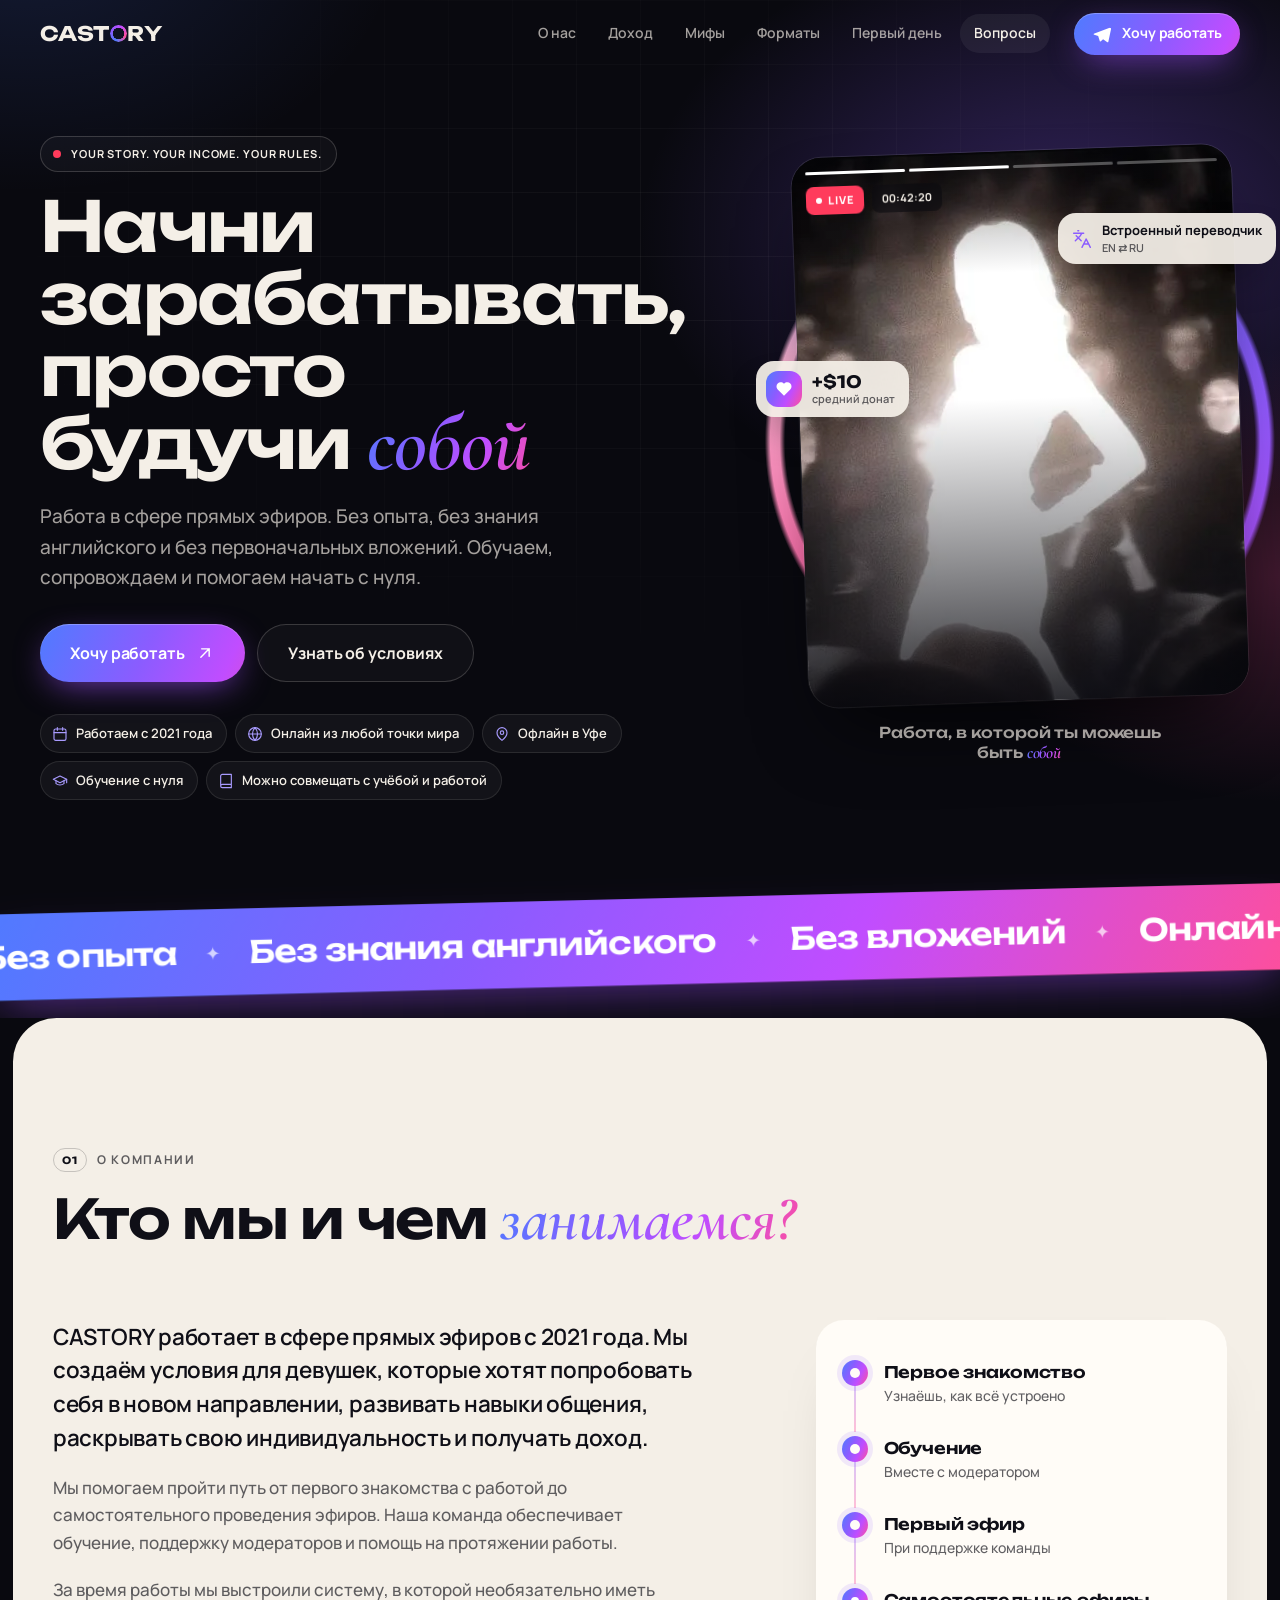
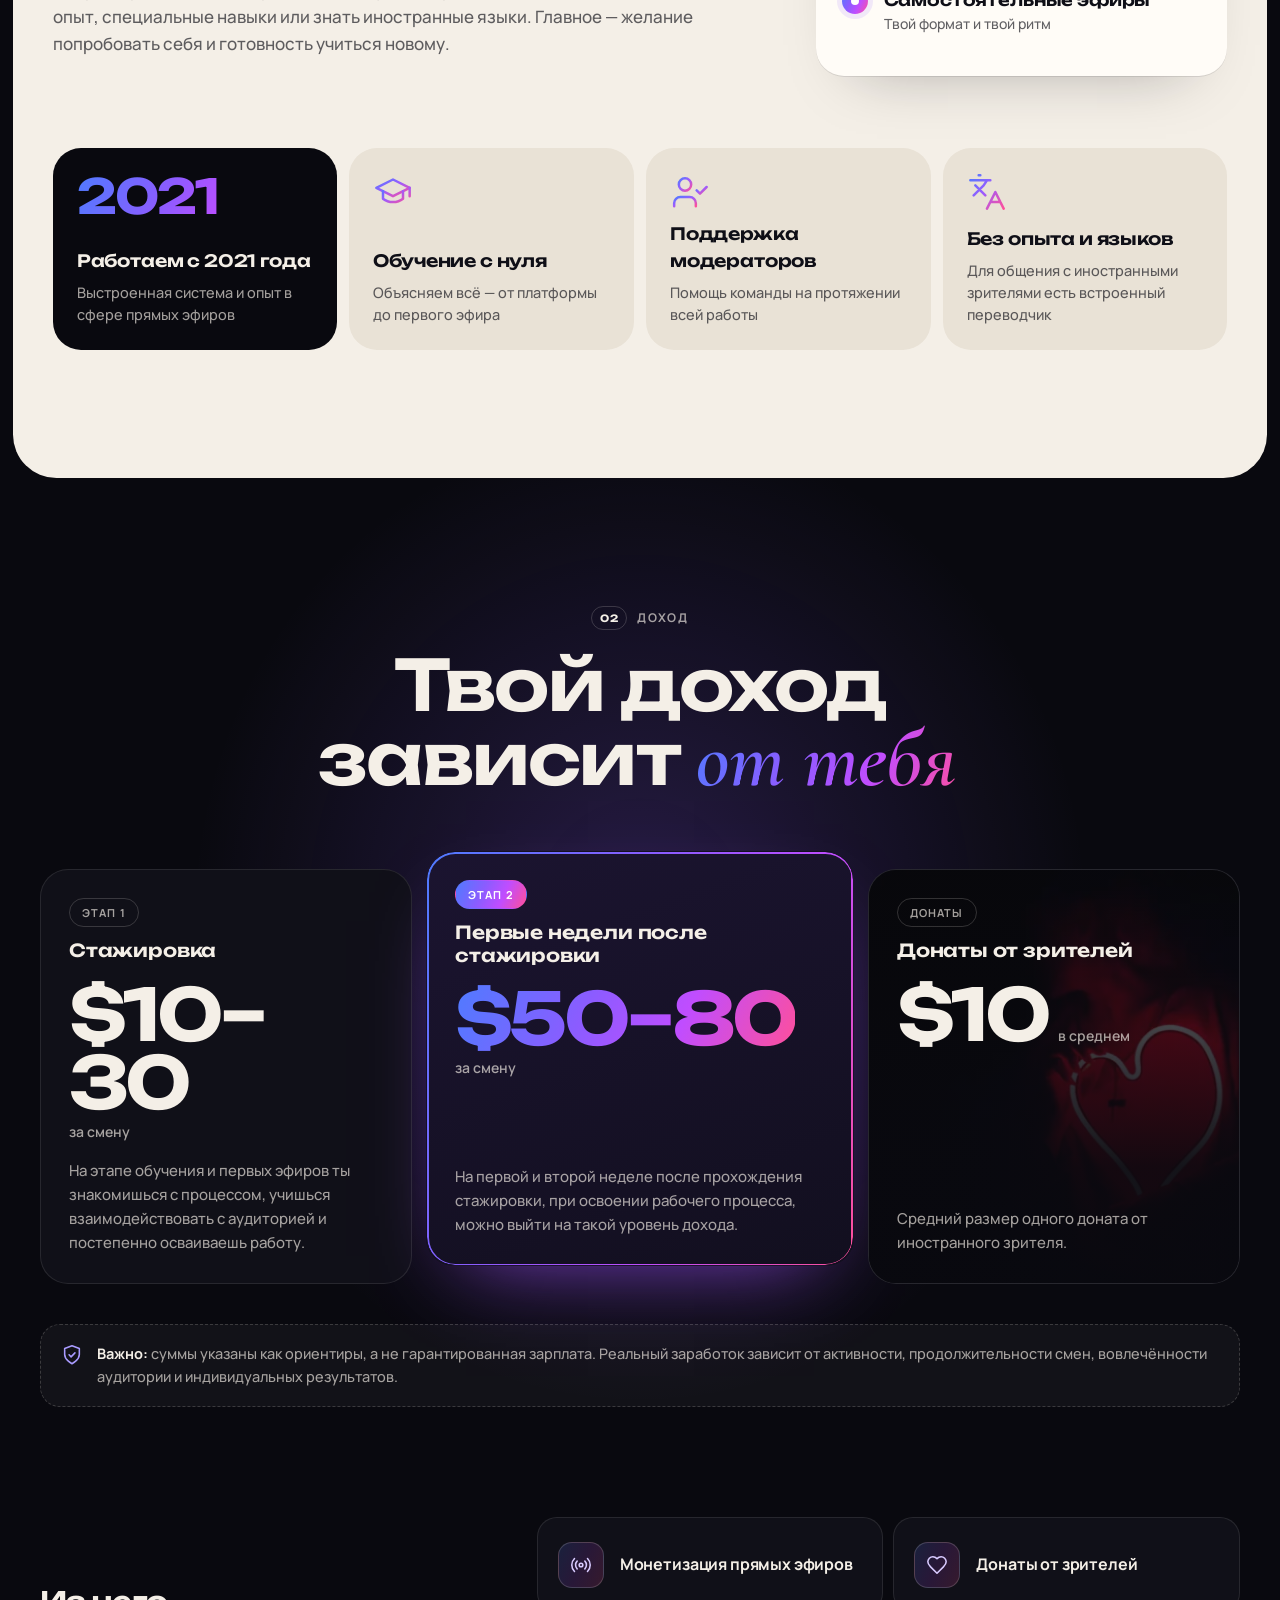
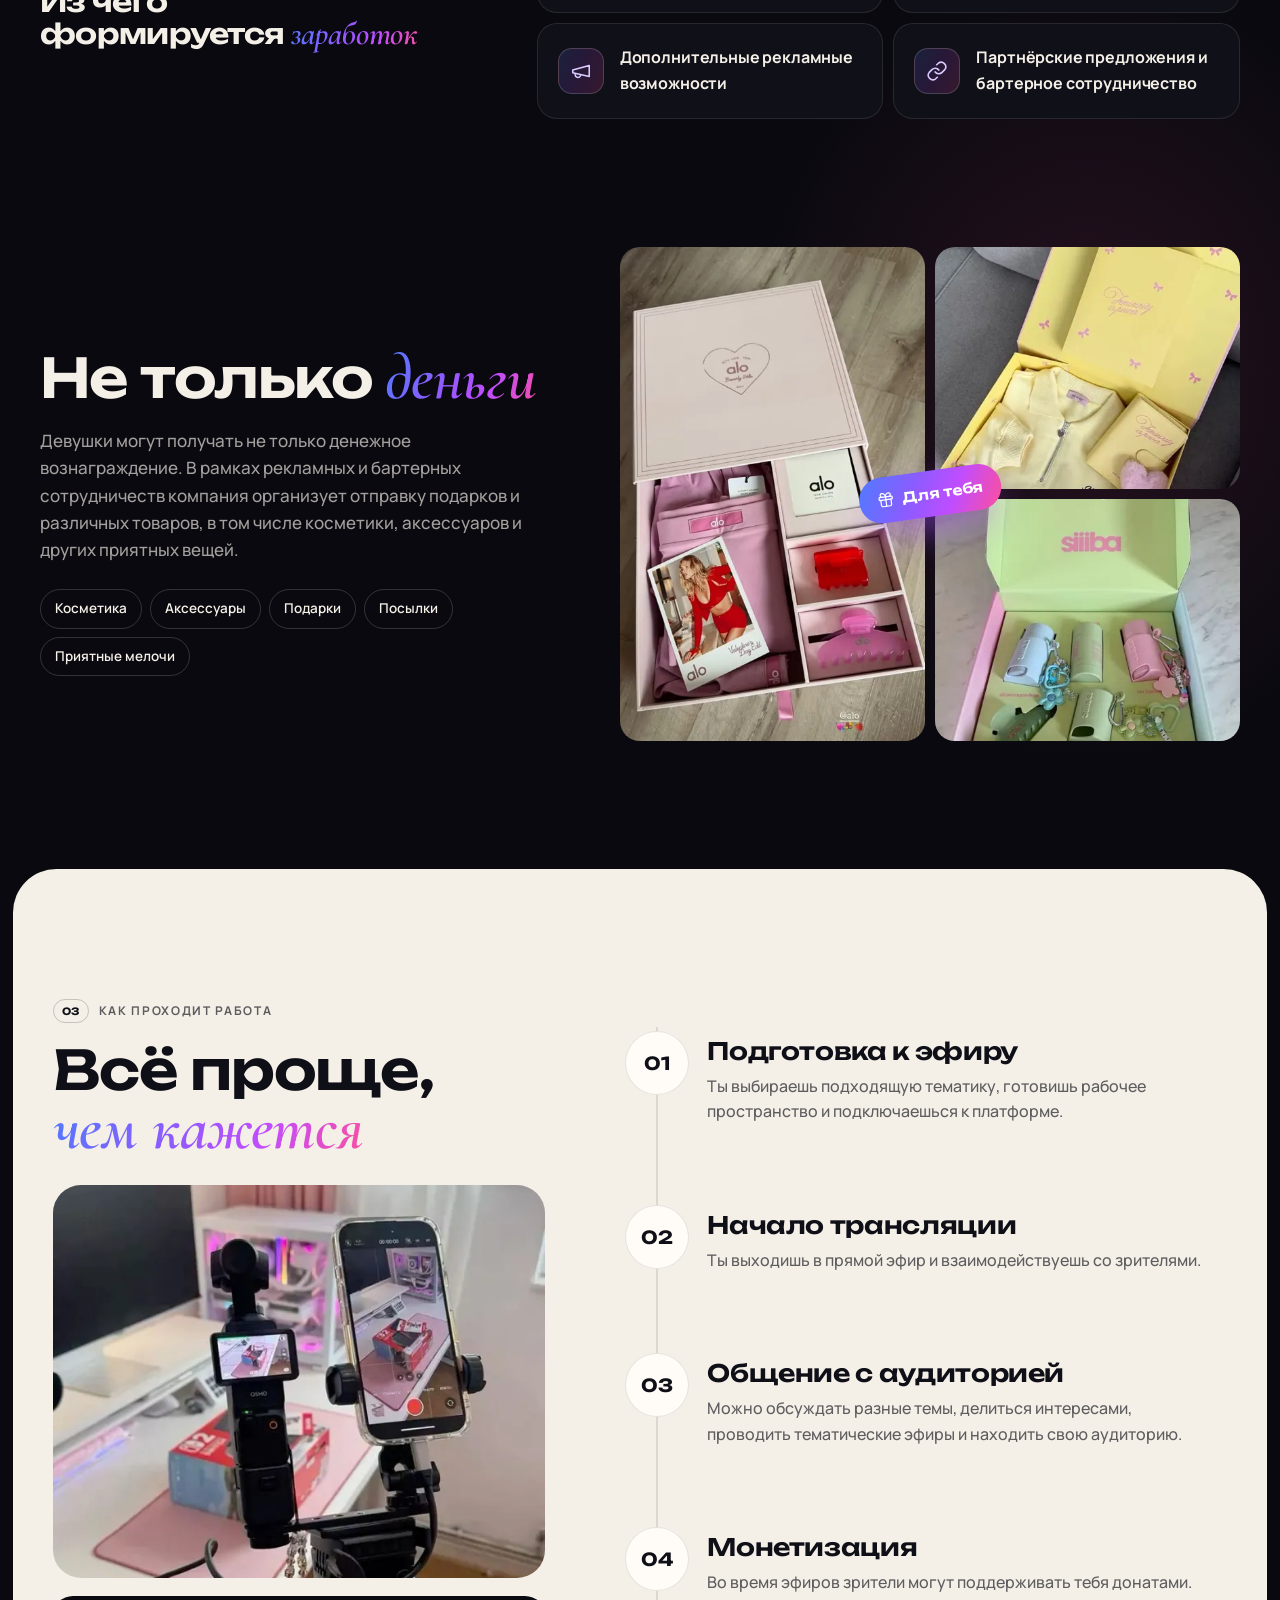
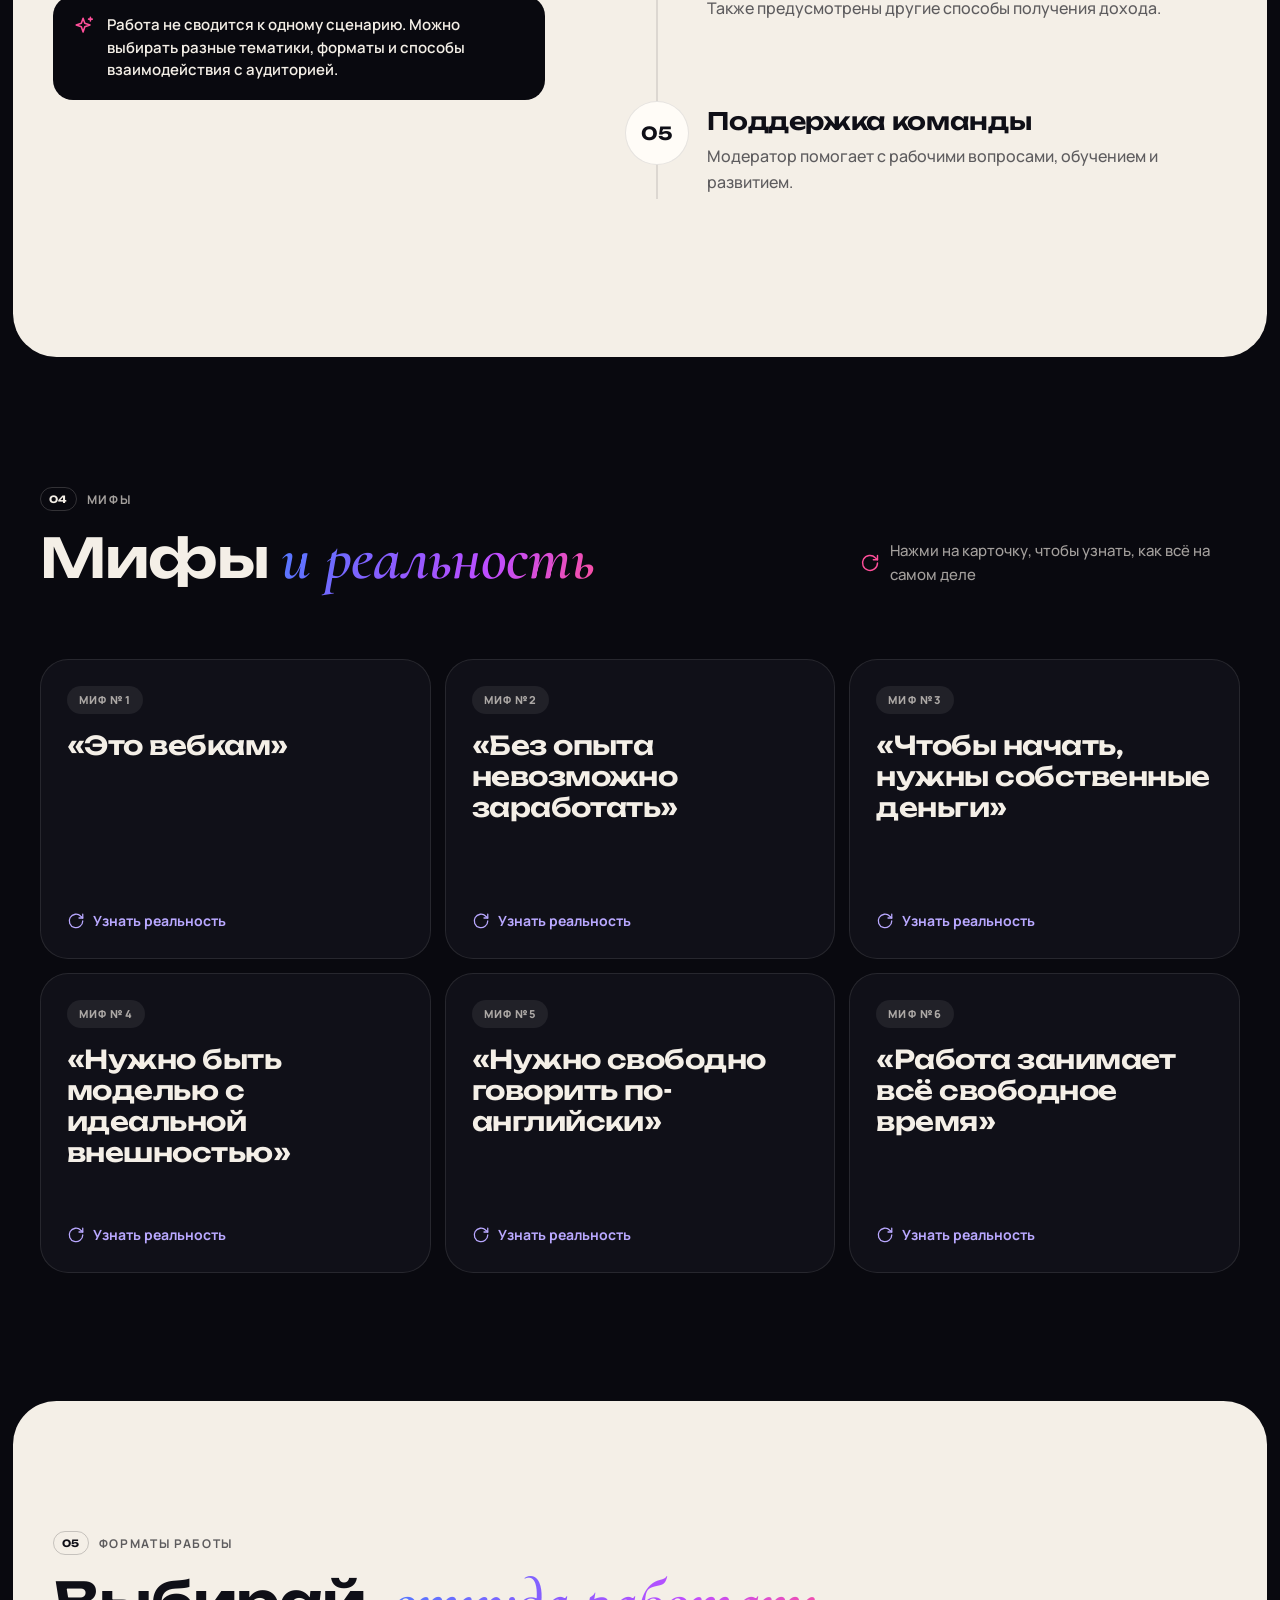
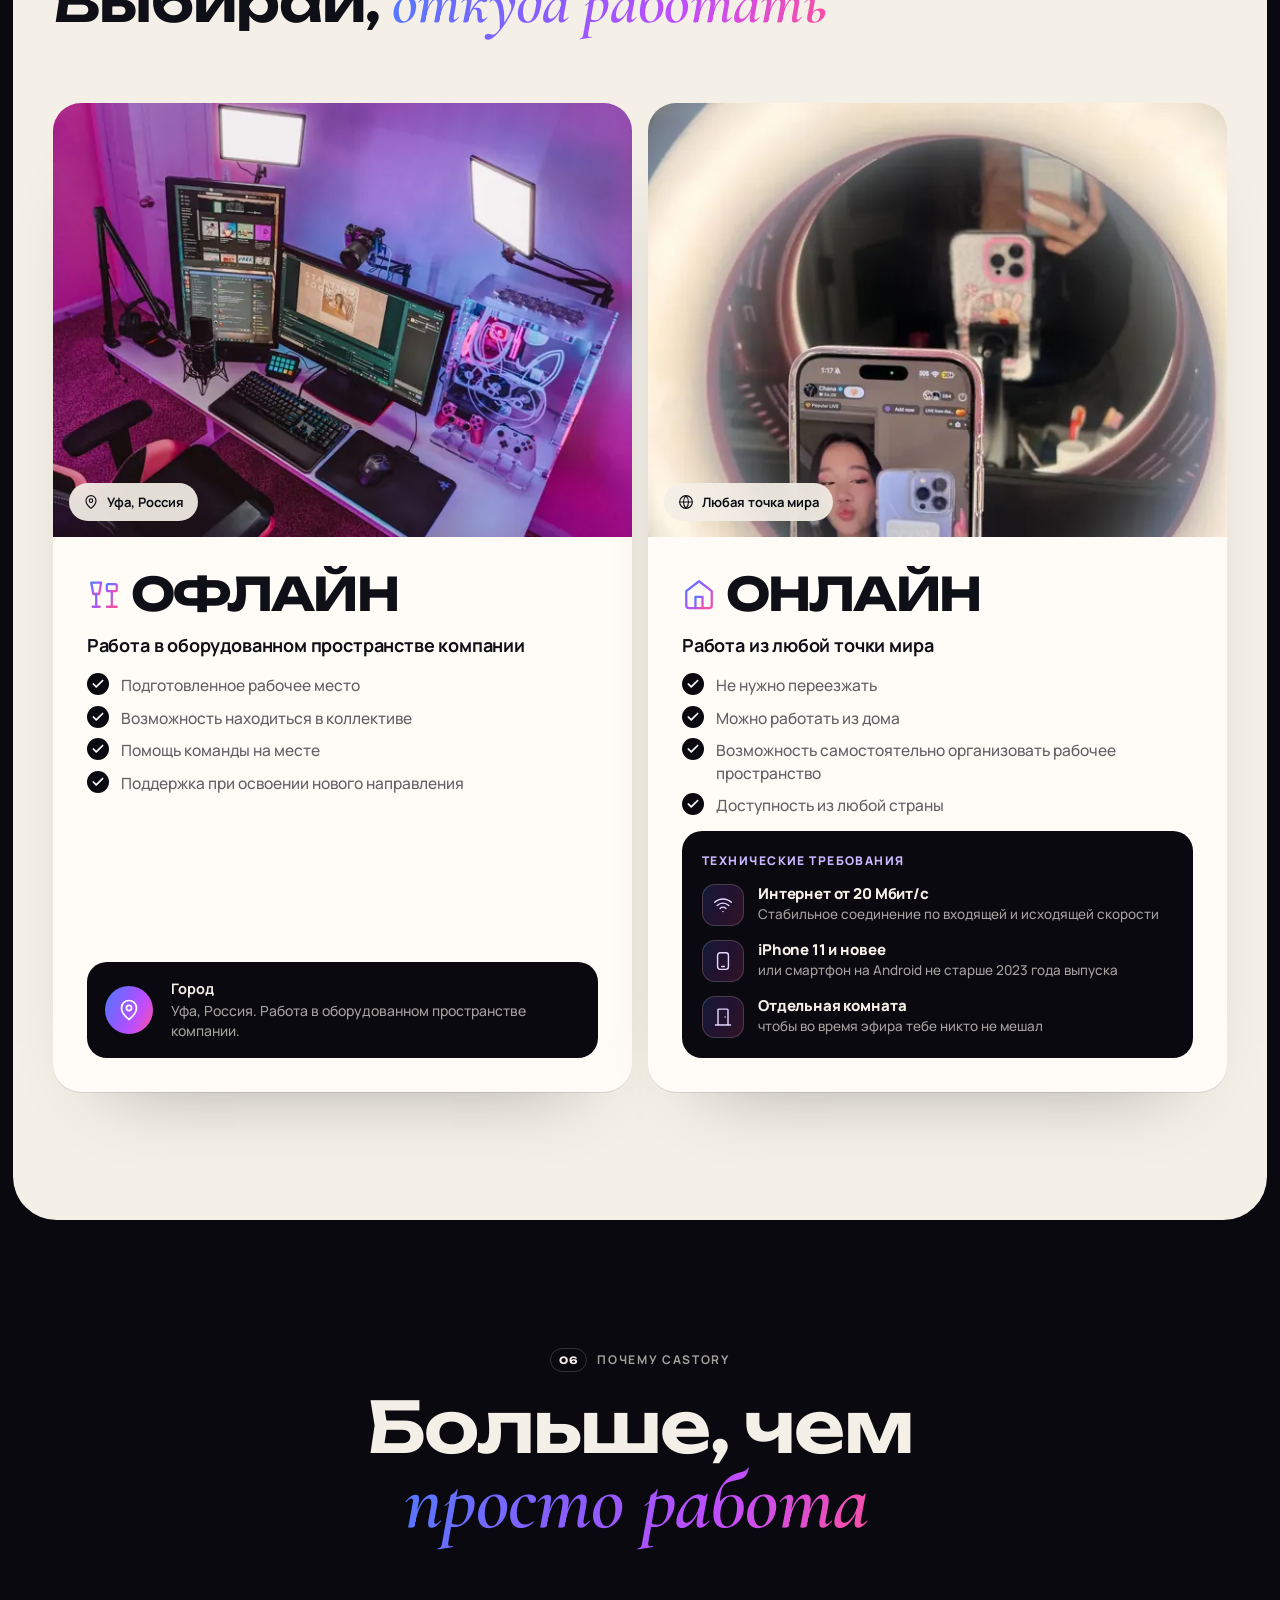
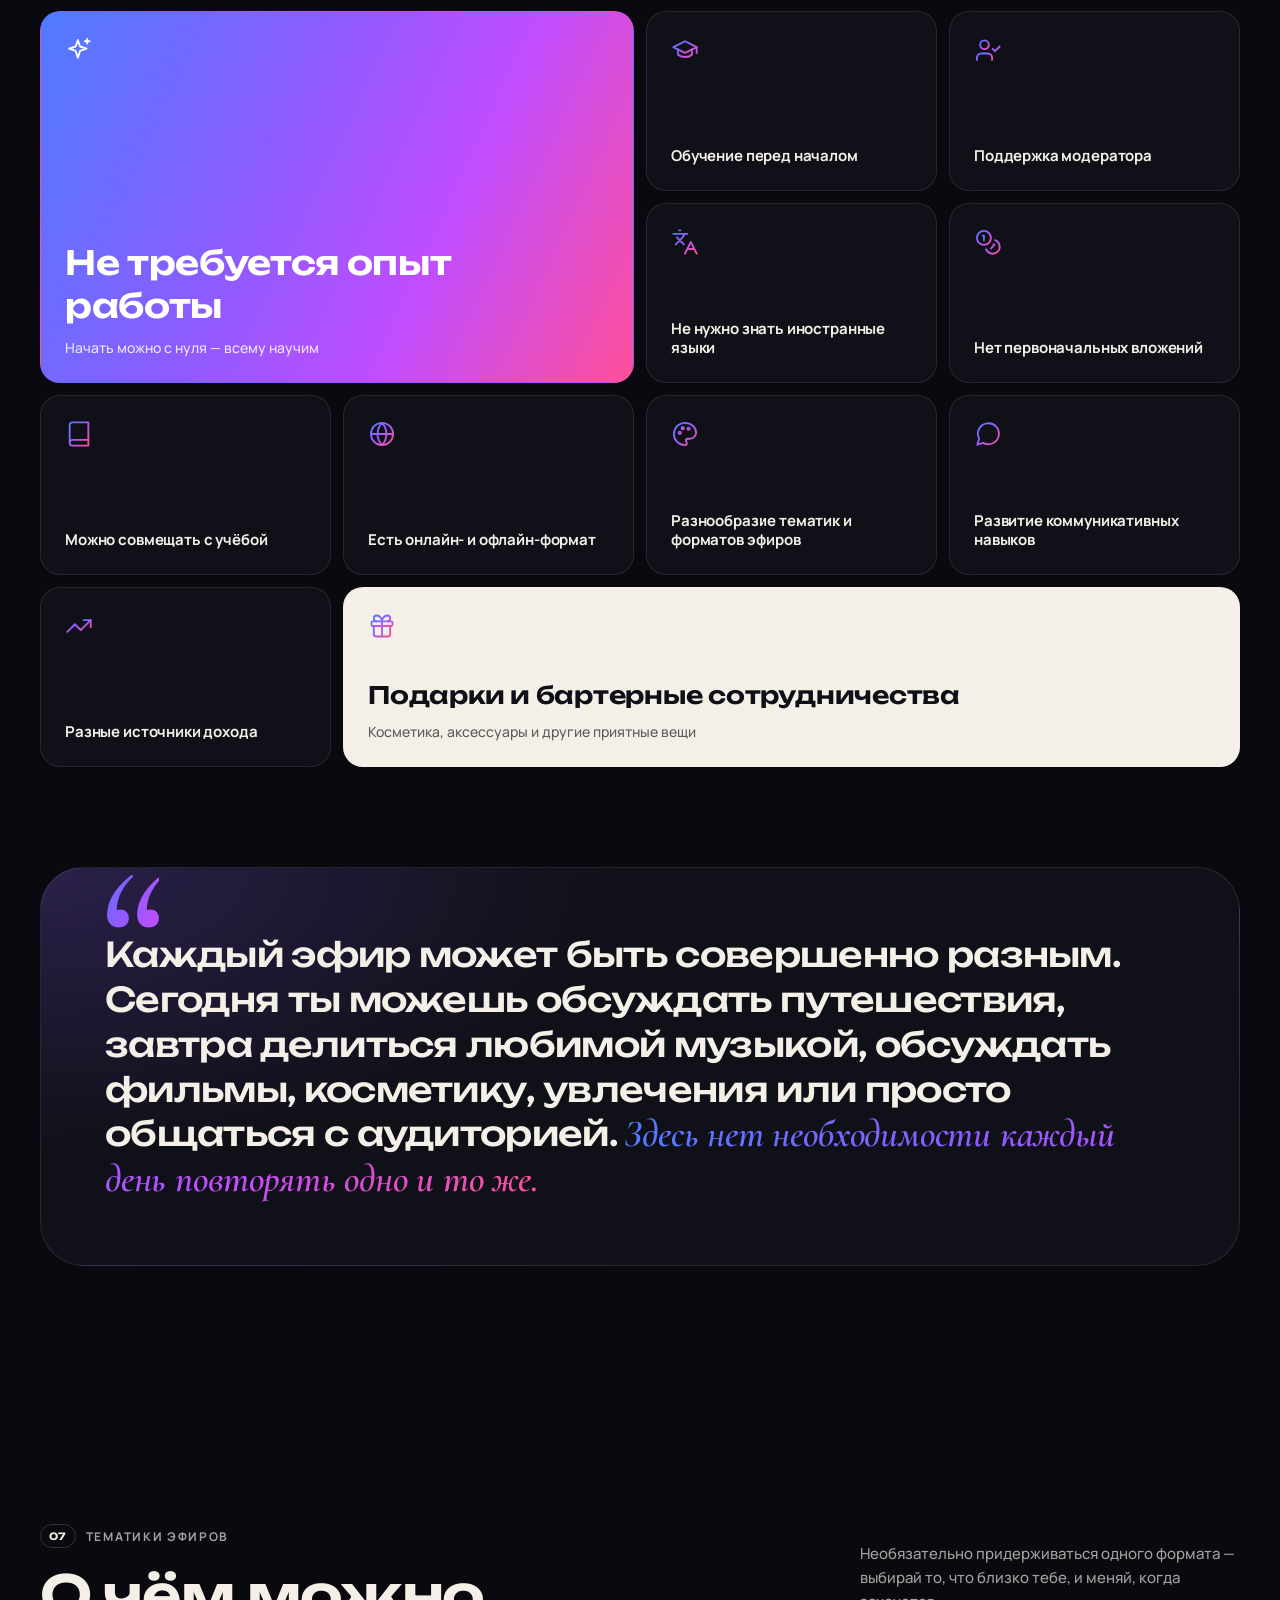
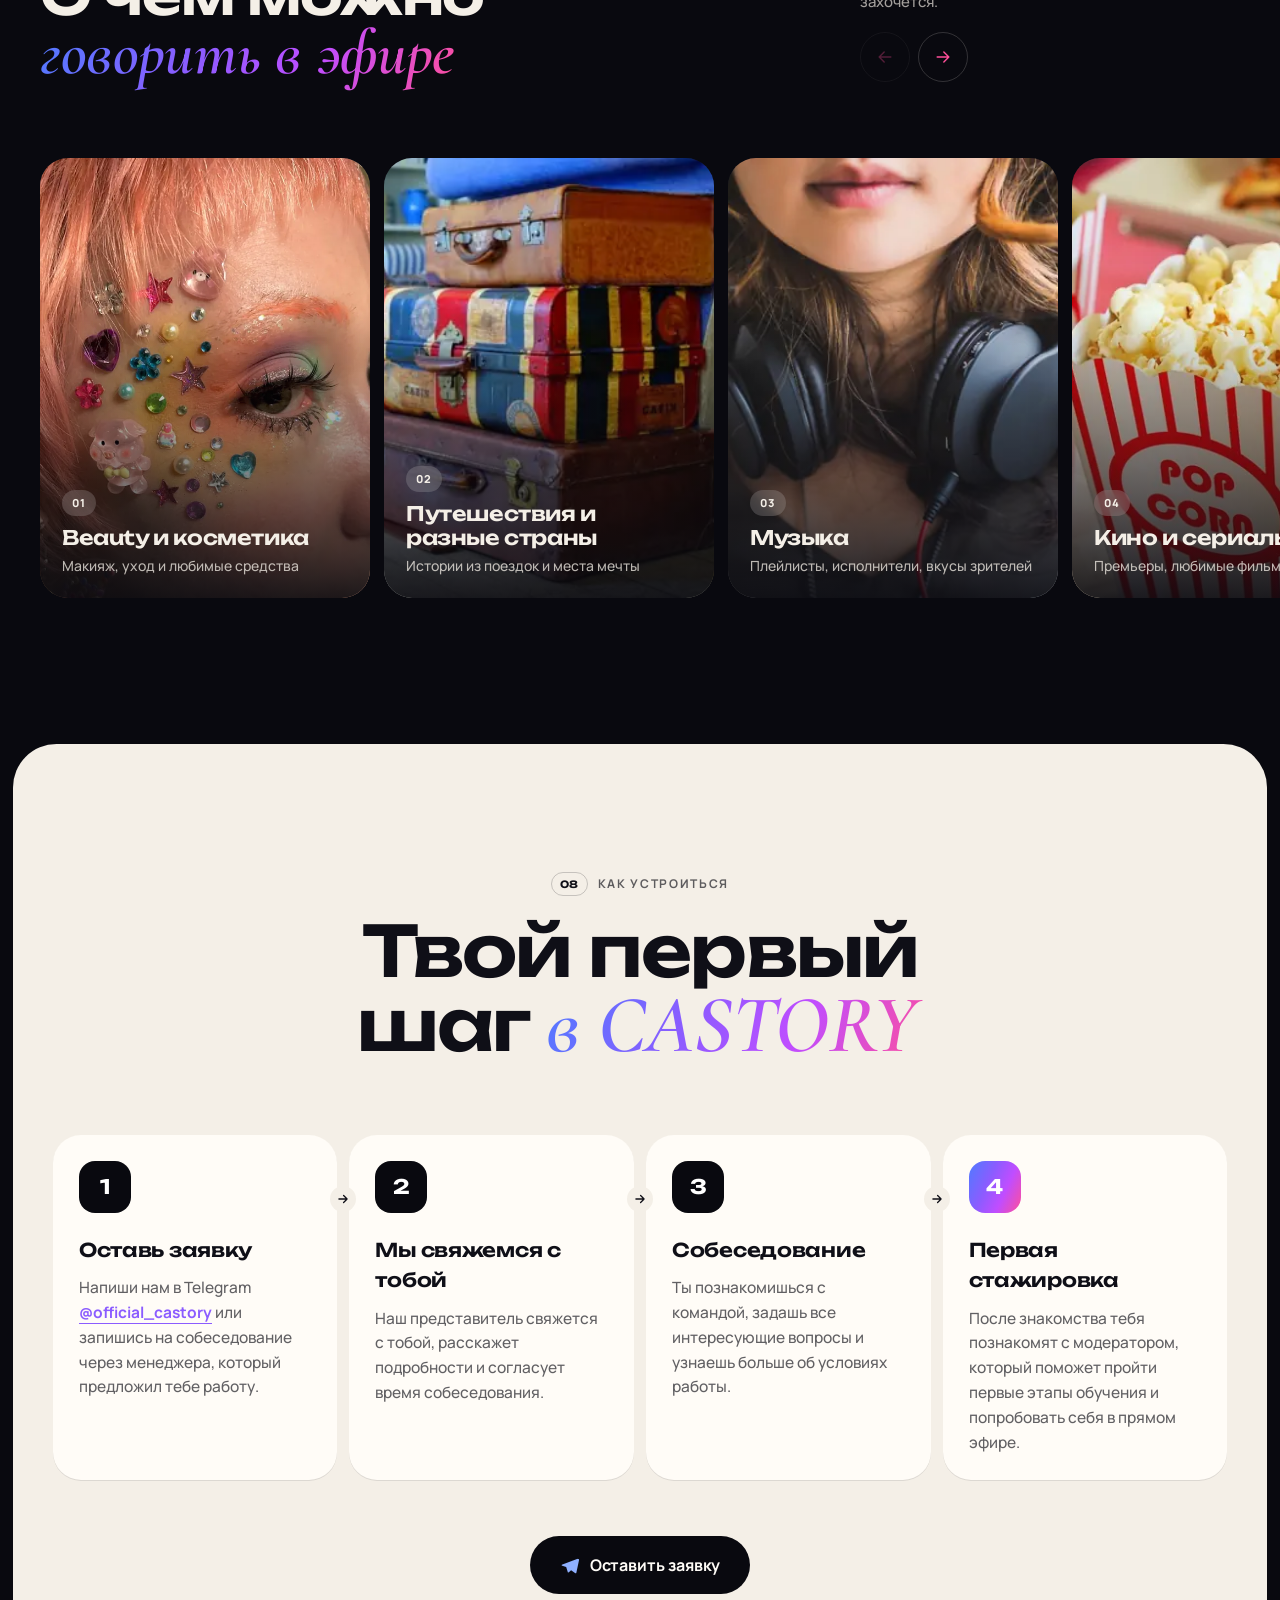
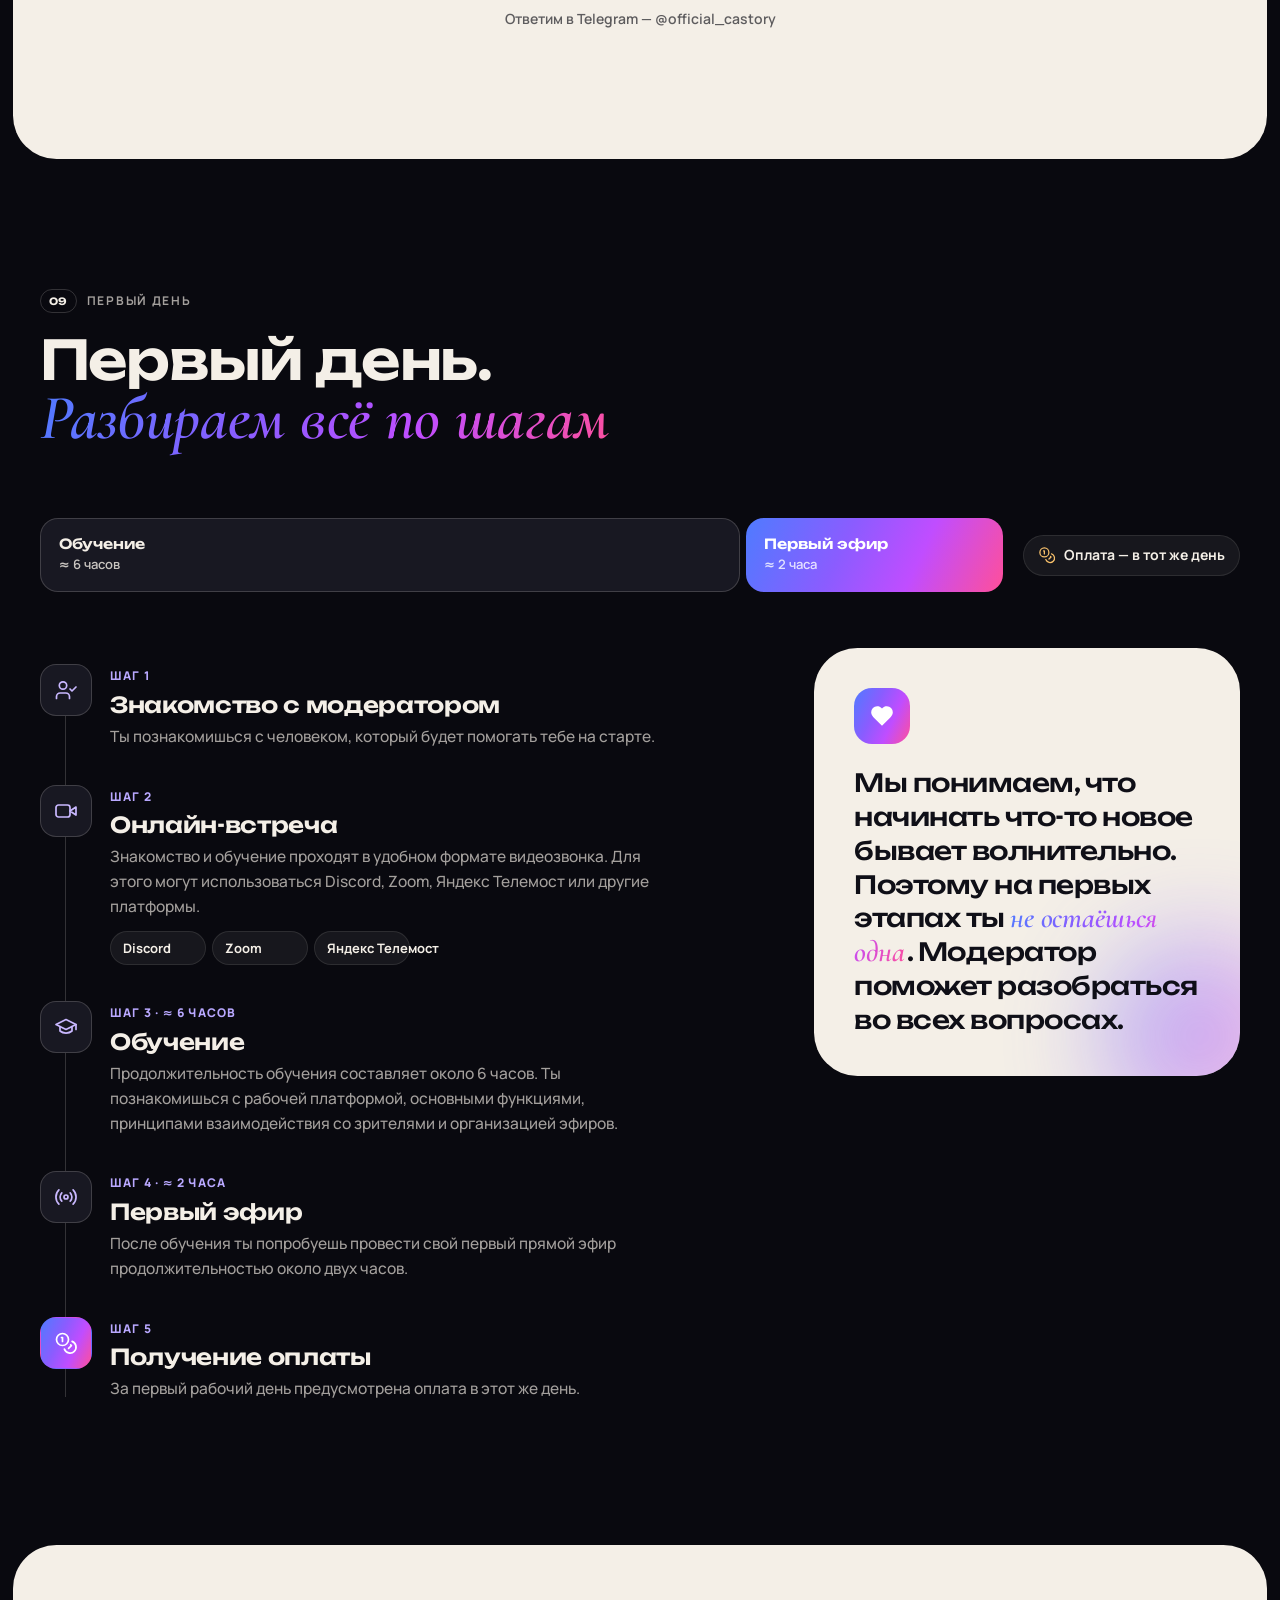
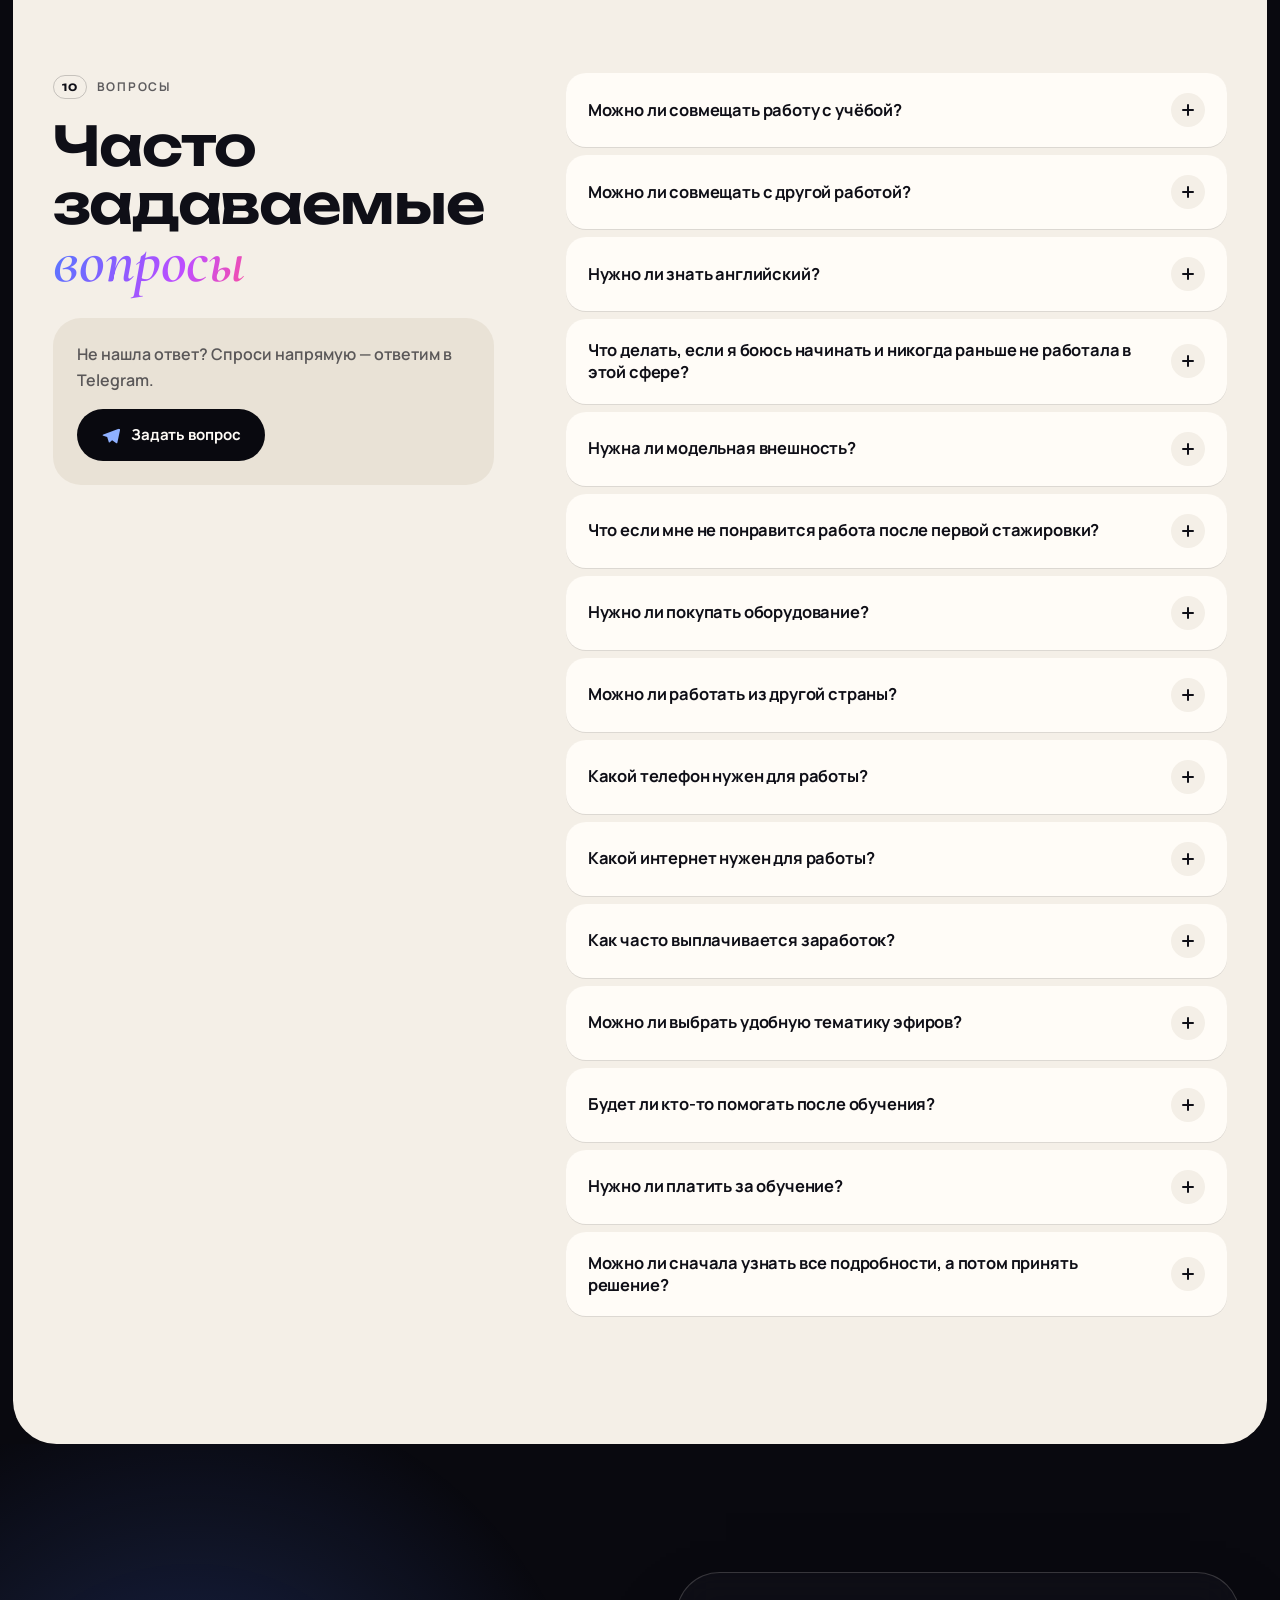
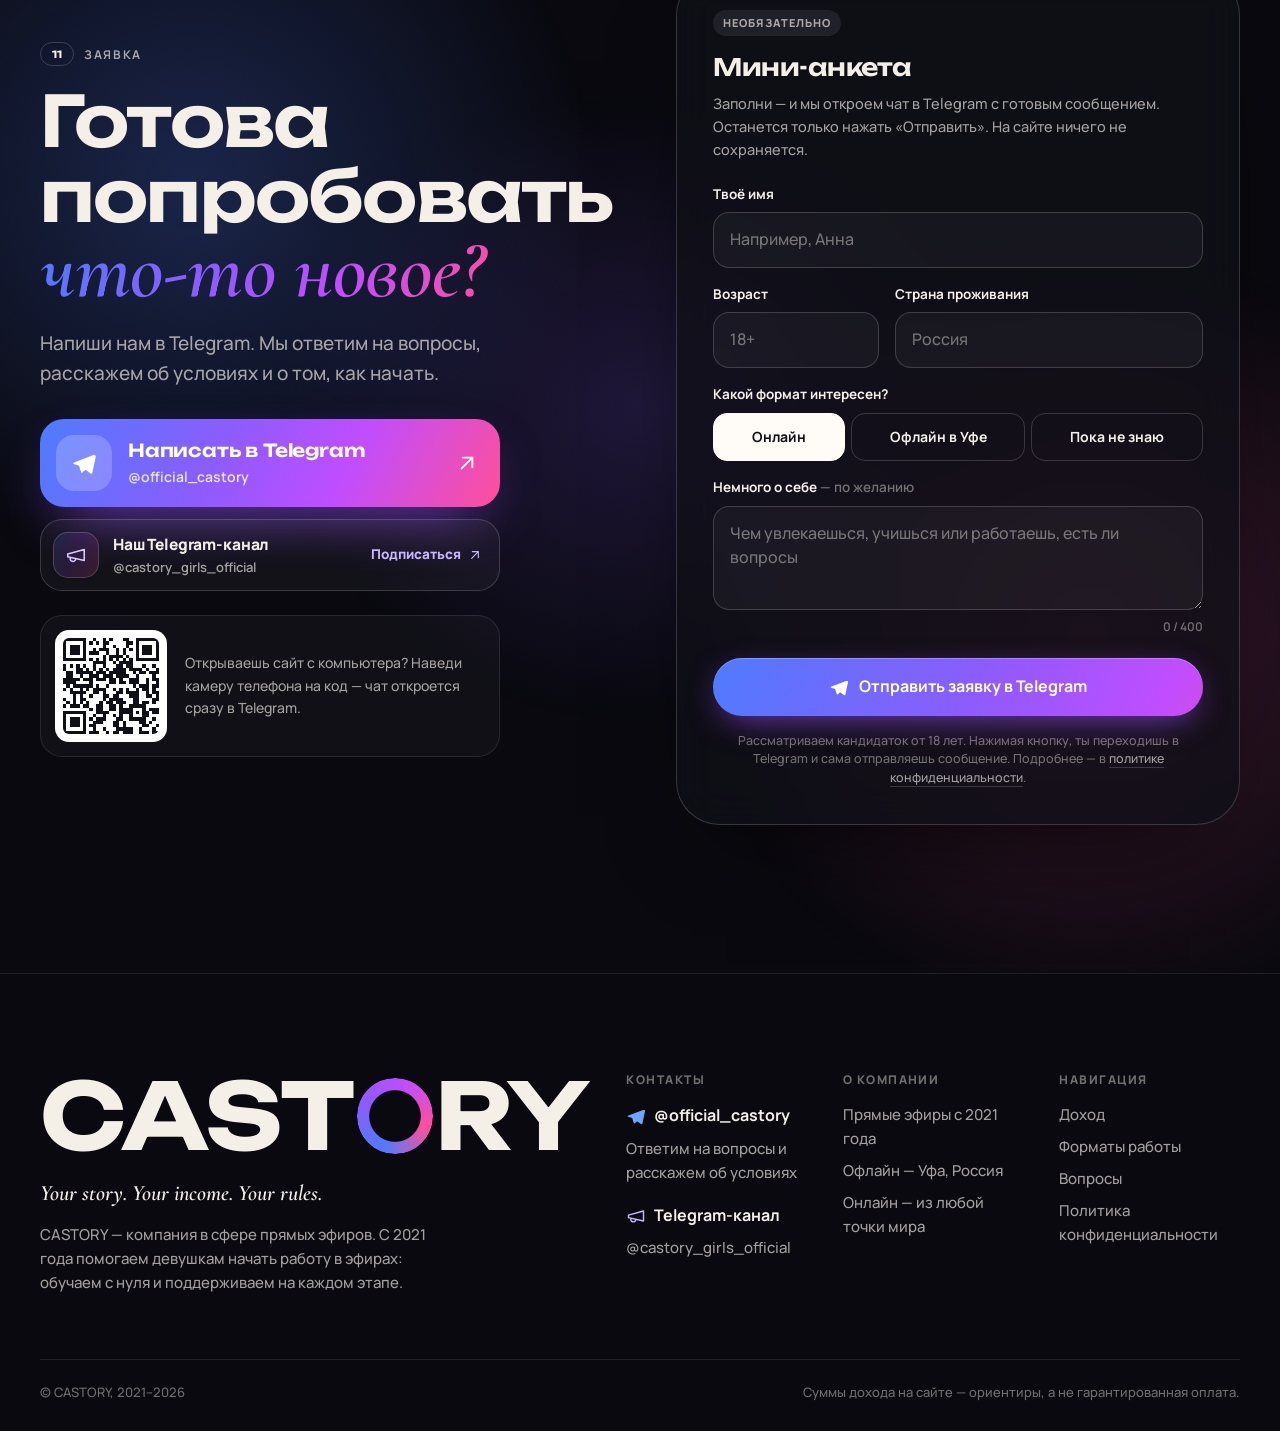
==== commit 65890aed: "Домен castorygirl.online: CNAME, превью для ссылок, sitemap, 404 Co-Authored-By: Claude Opus 5.5 <no" ====
--- a/index.html
+++ b/index.html
@@ -9,12 +9,19 @@
   <meta name="color-scheme" content="dark">
   <meta name="format-detection" content="telephone=no">
 
+  <link rel="canonical" href="https://castorygirl.online/">
   <meta property="og:type" content="website">
+  <meta property="og:url" content="https://castorygirl.online/">
+  <meta property="og:image" content="https://castorygirl.online/assets/img/og.jpg">
+  <meta property="og:image:width" content="1200">
+  <meta property="og:image:height" content="630">
+  <meta property="og:image:alt" content="CASTORY — начни зарабатывать, просто будучи собой">
   <meta property="og:locale" content="ru_RU">
   <meta property="og:site_name" content="CASTORY">
   <meta property="og:title" content="CASTORY — работа, в которой ты можешь быть собой">
   <meta property="og:description" content="Прямые эфиры без опыта, без английского и без вложений. Обучение с нуля, онлайн из любой точки мира или офлайн в Уфе.">
   <meta name="twitter:card" content="summary_large_image">
+  <meta name="twitter:image" content="https://castorygirl.online/assets/img/og.jpg">
 
   <link rel="icon" href="assets/img/favicon.svg" type="image/svg+xml">
   <link rel="preload" href="assets/fonts/unbounded-normal-400-800-cyrillic.woff2" as="font" type="font/woff2" crossorigin>
@@ -30,6 +37,8 @@
     "@context": "https://schema.org",
     "@type": "Organization",
     "name": "CASTORY",
+    "url": "https://castorygirl.online/",
+    "logo": "https://castorygirl.online/assets/img/favicon.svg",
     "slogan": "Your story. Your income. Your rules.",
     "description": "Компания в сфере прямых эфиров. Обучение с нуля, онлайн из любой точки мира и офлайн в Уфе.",
     "foundingDate": "2021",
